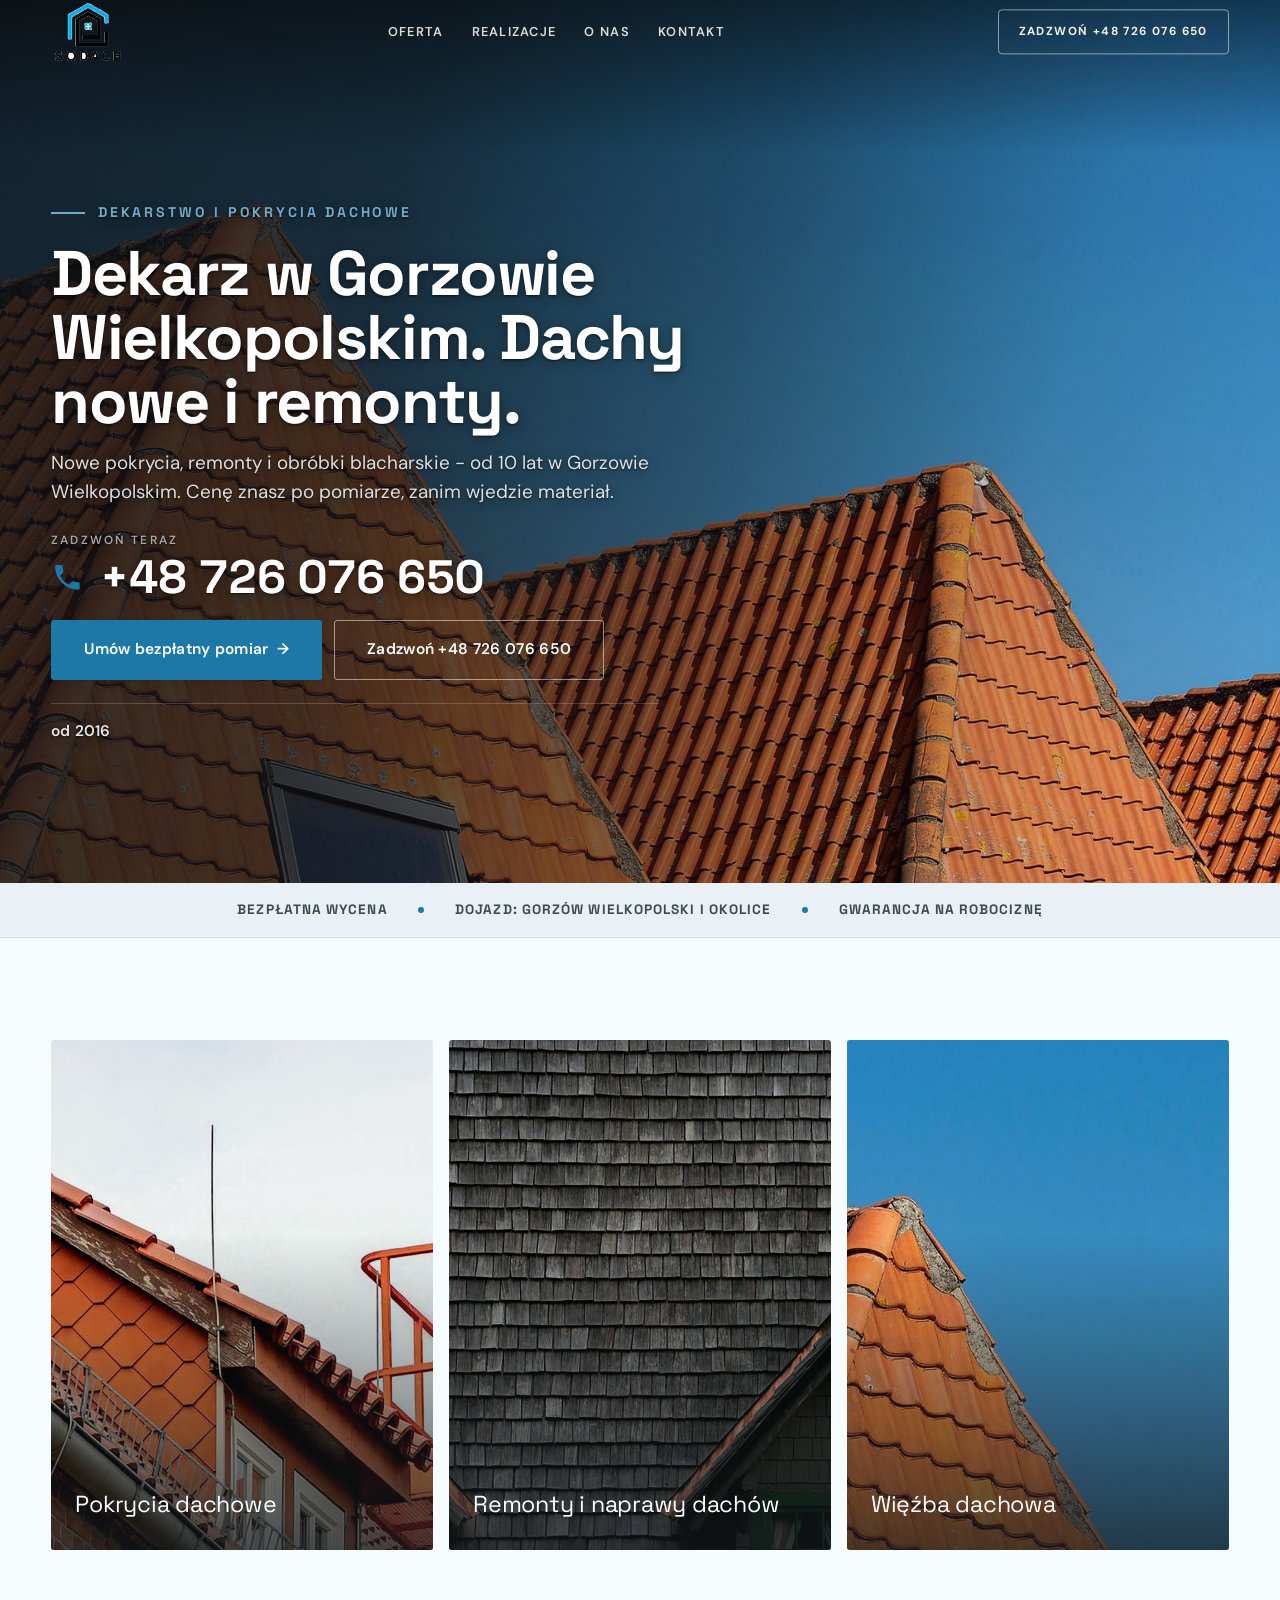
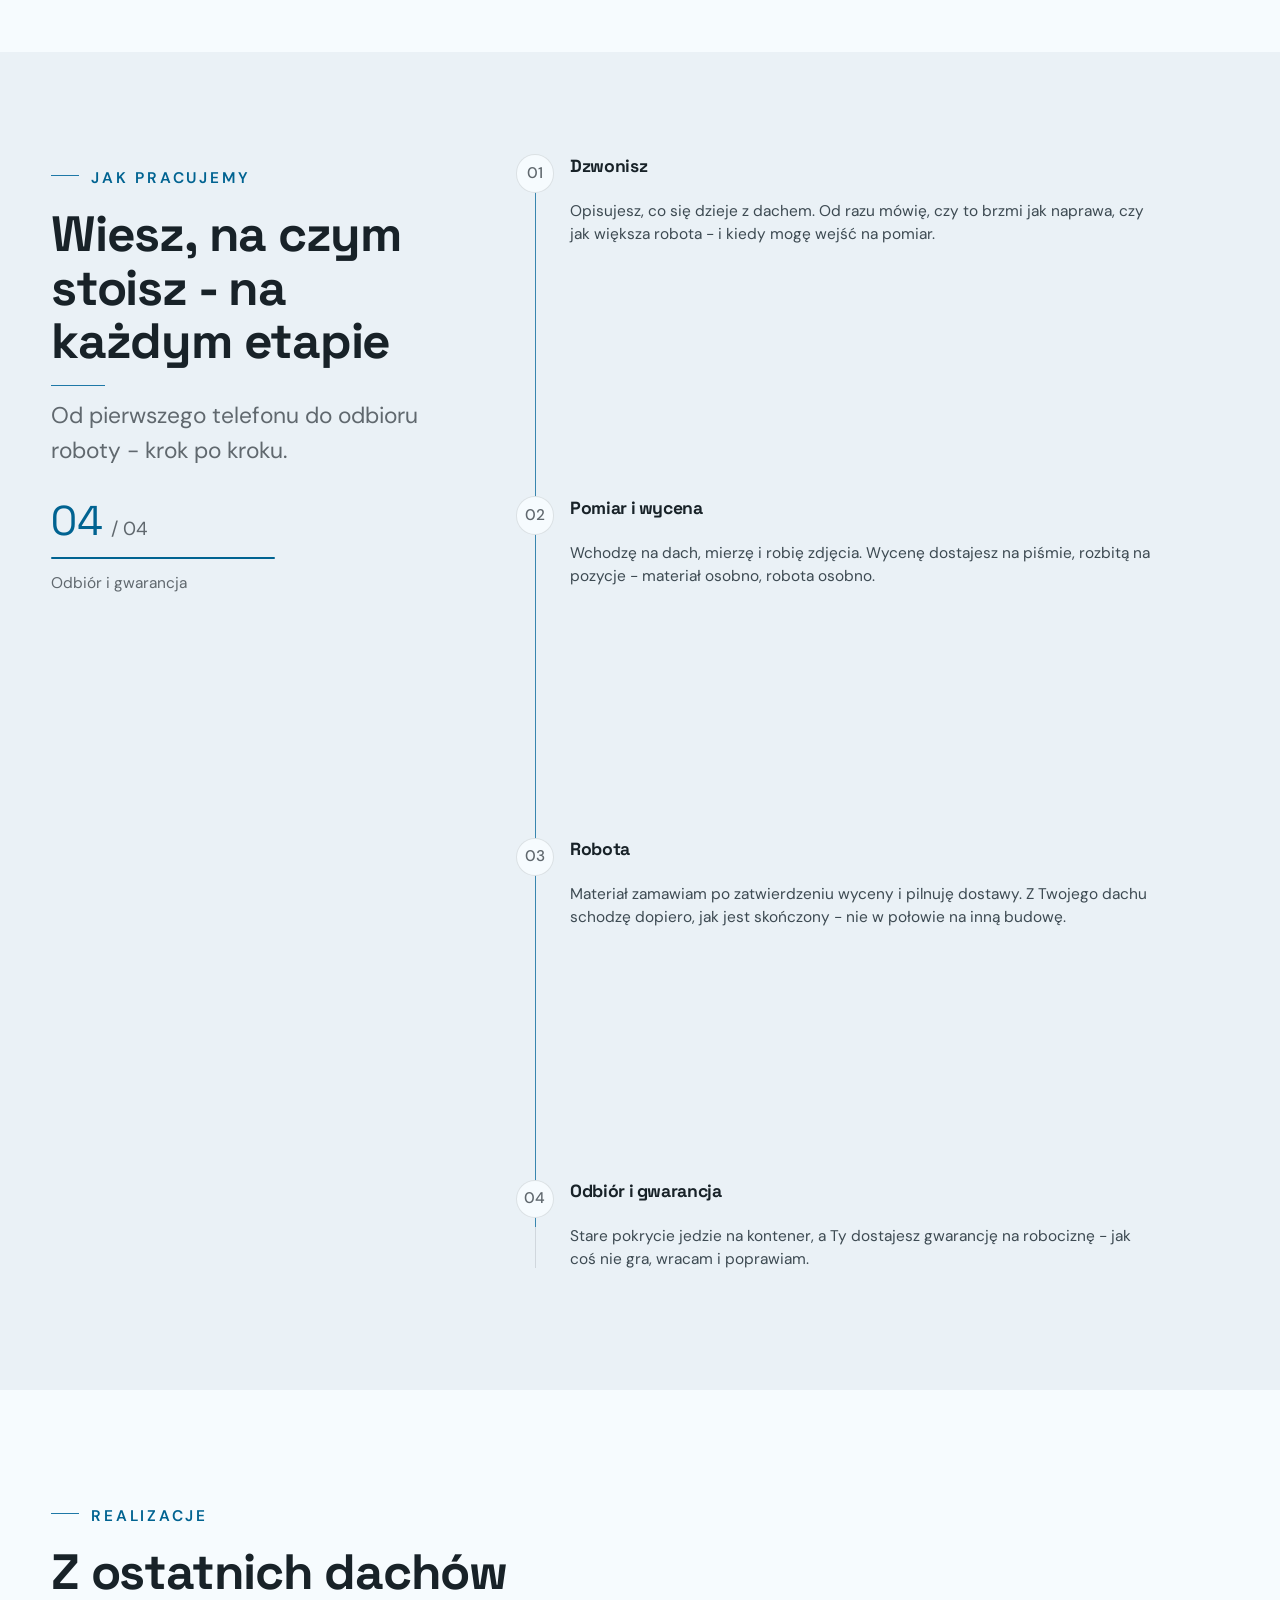
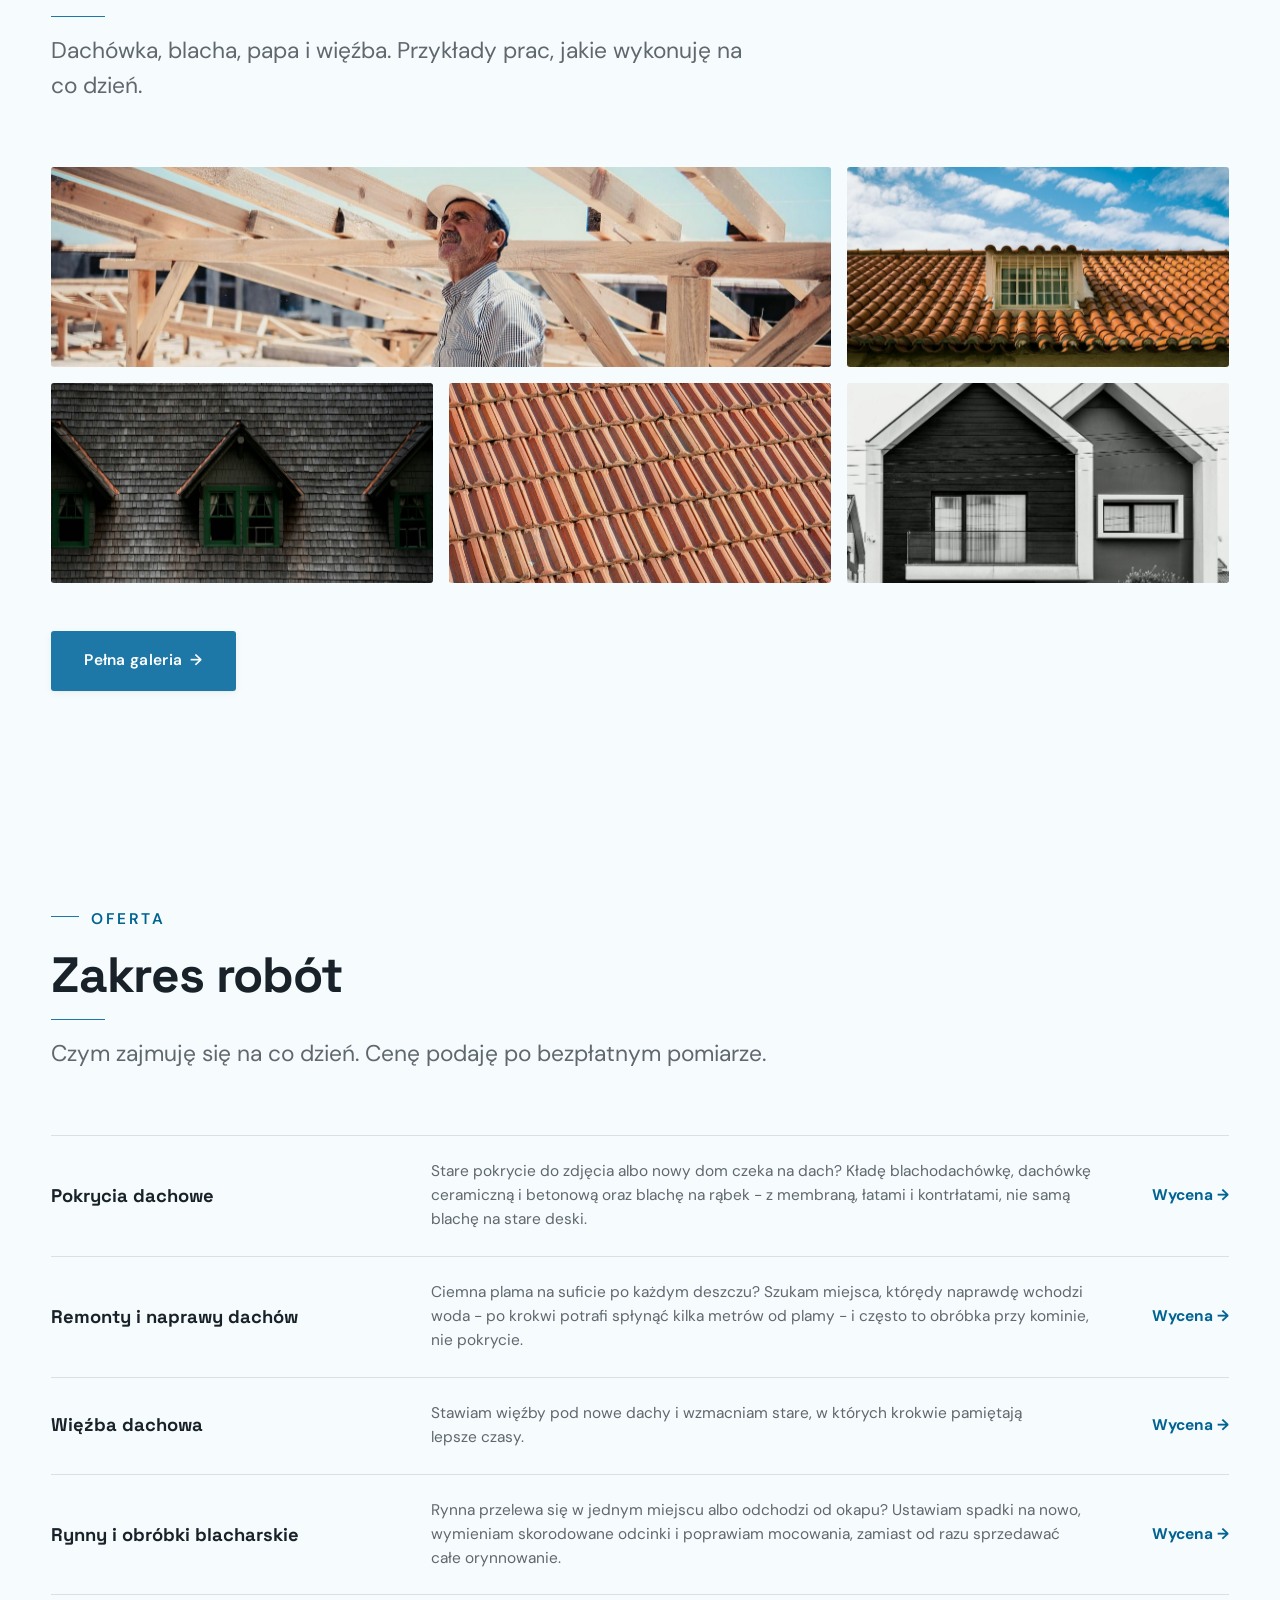
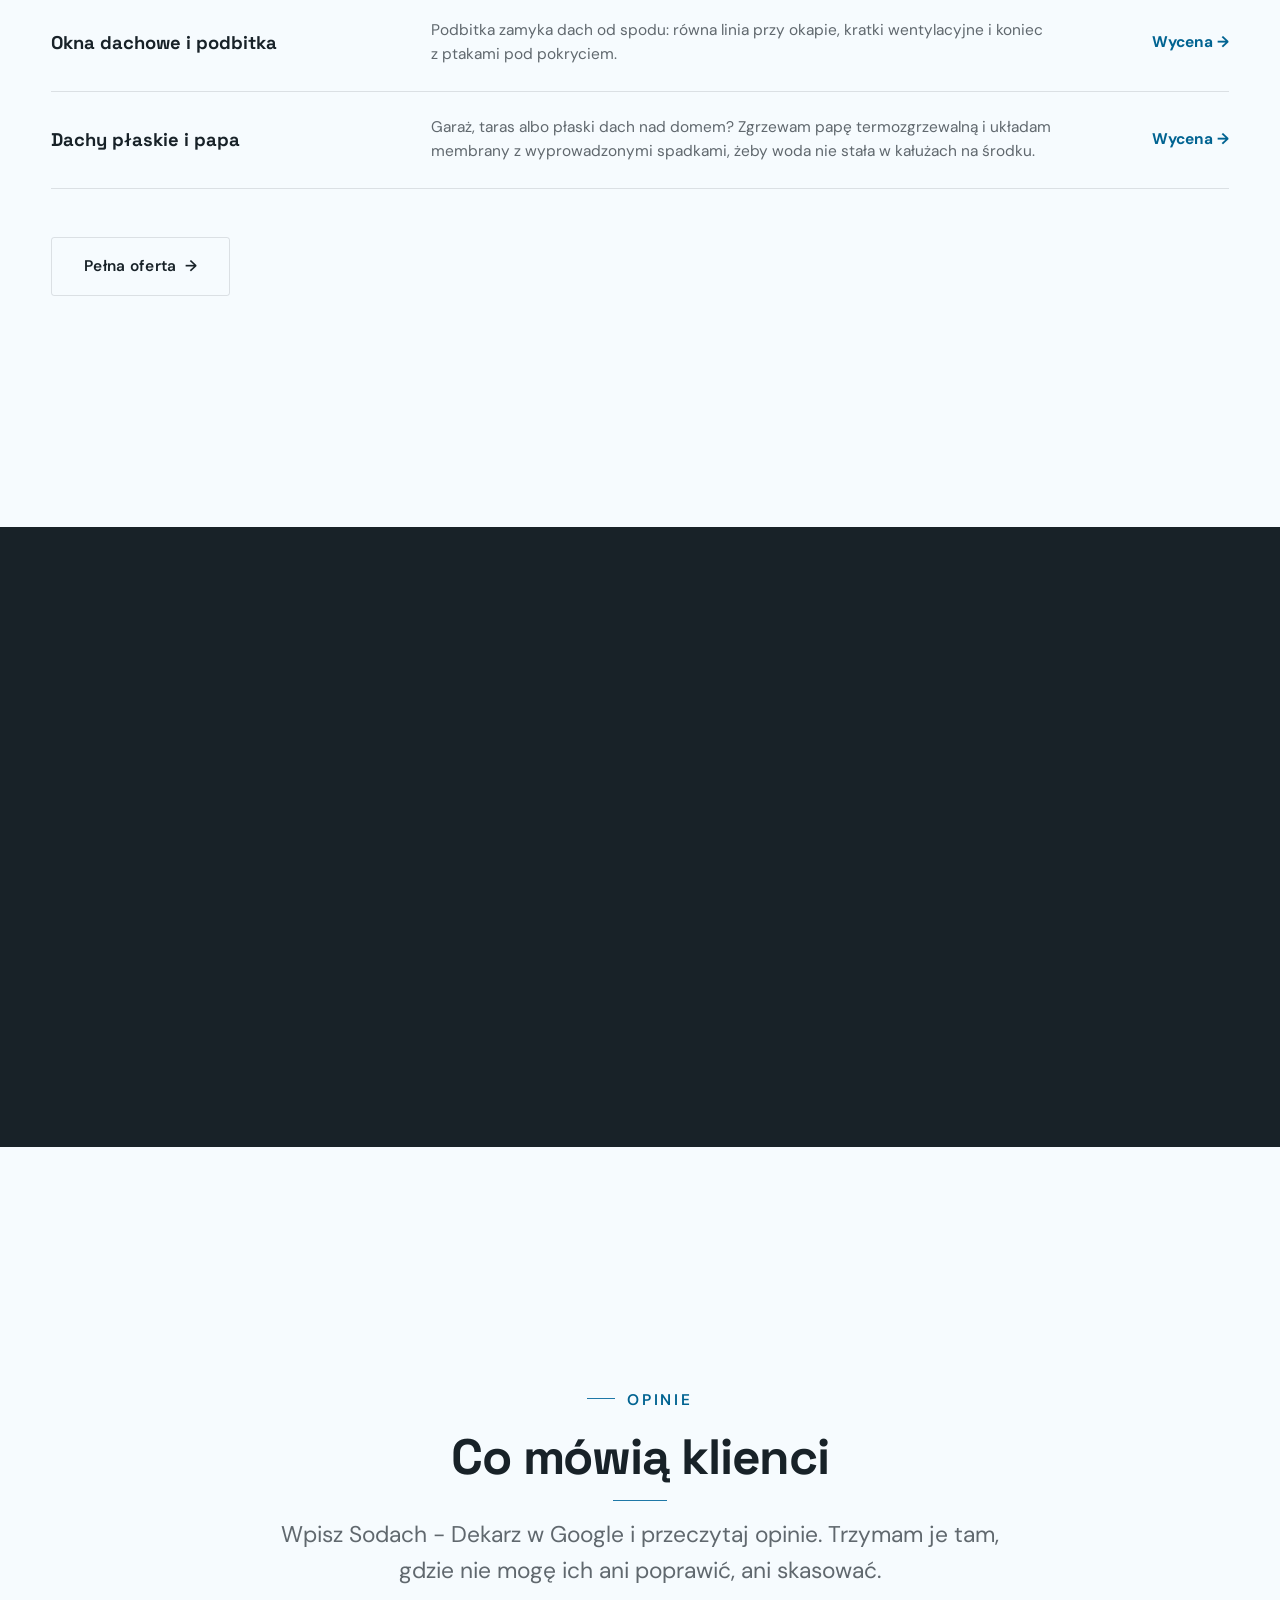
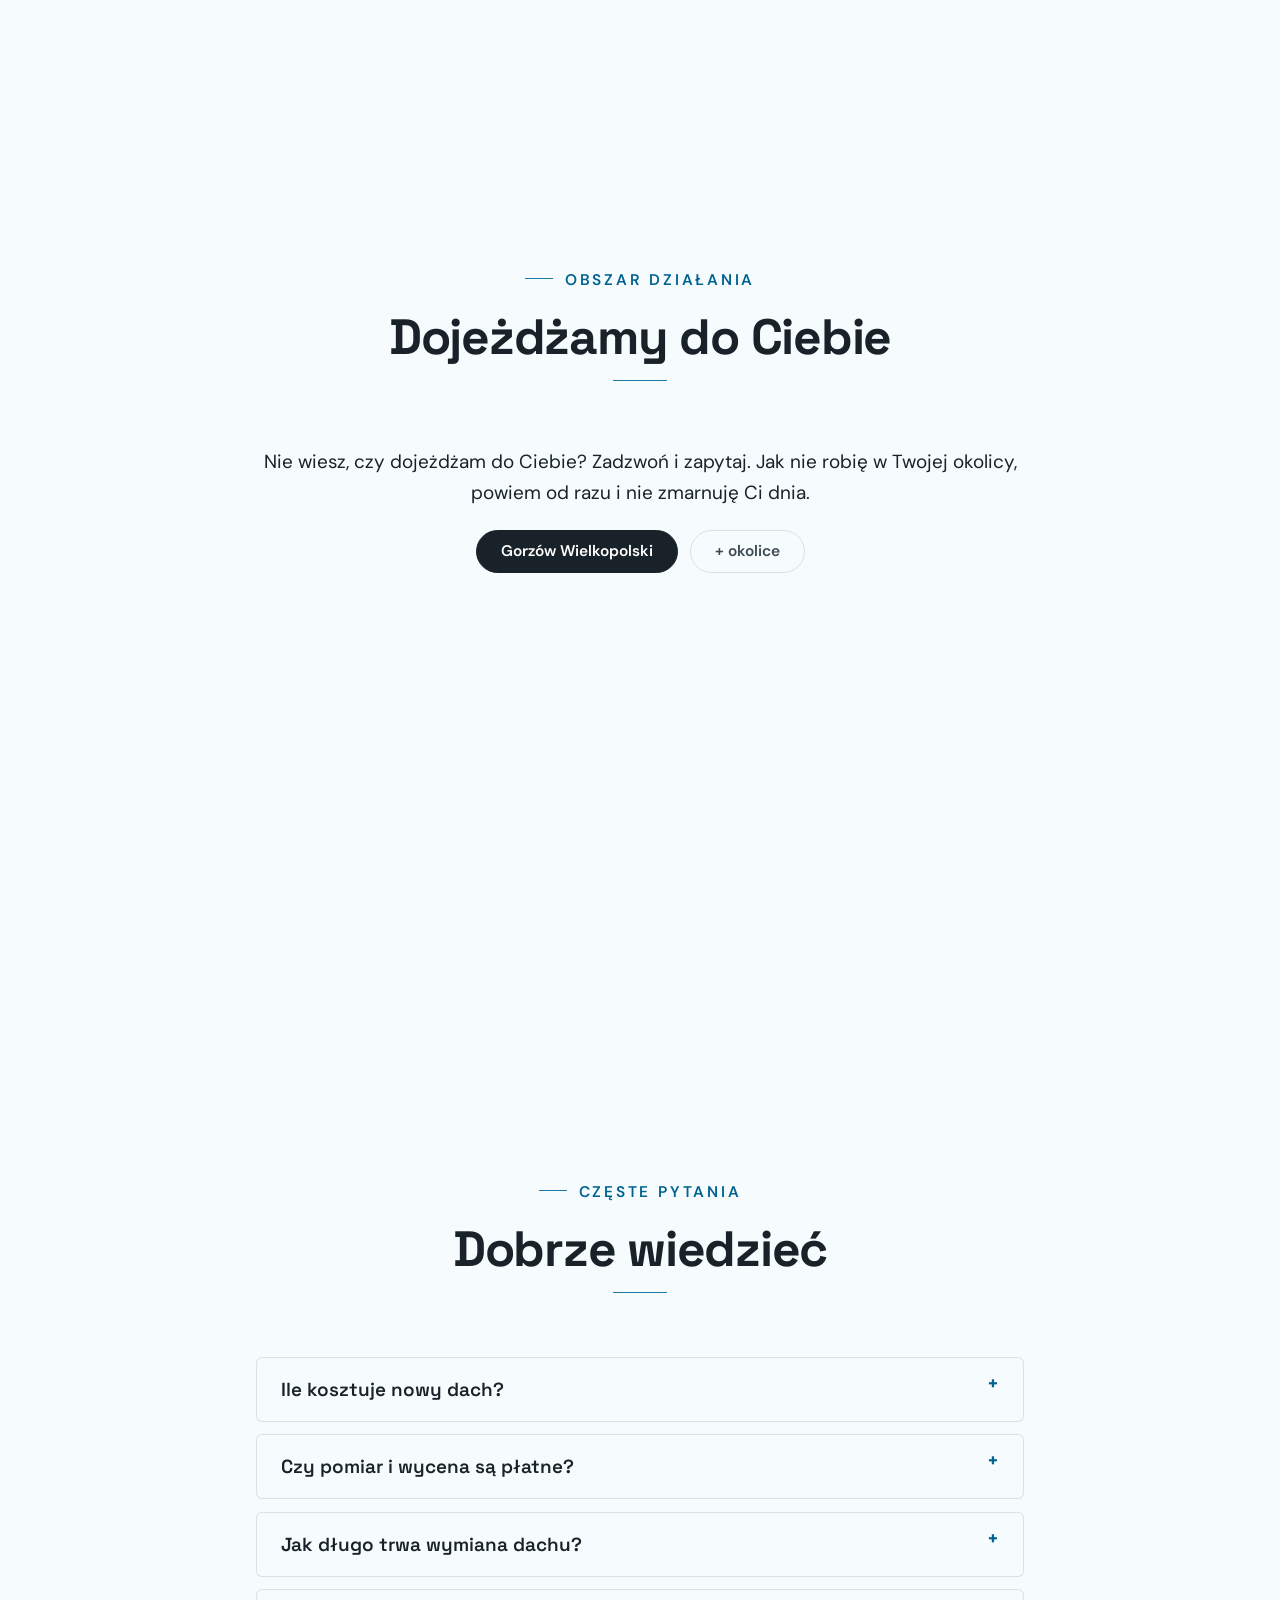
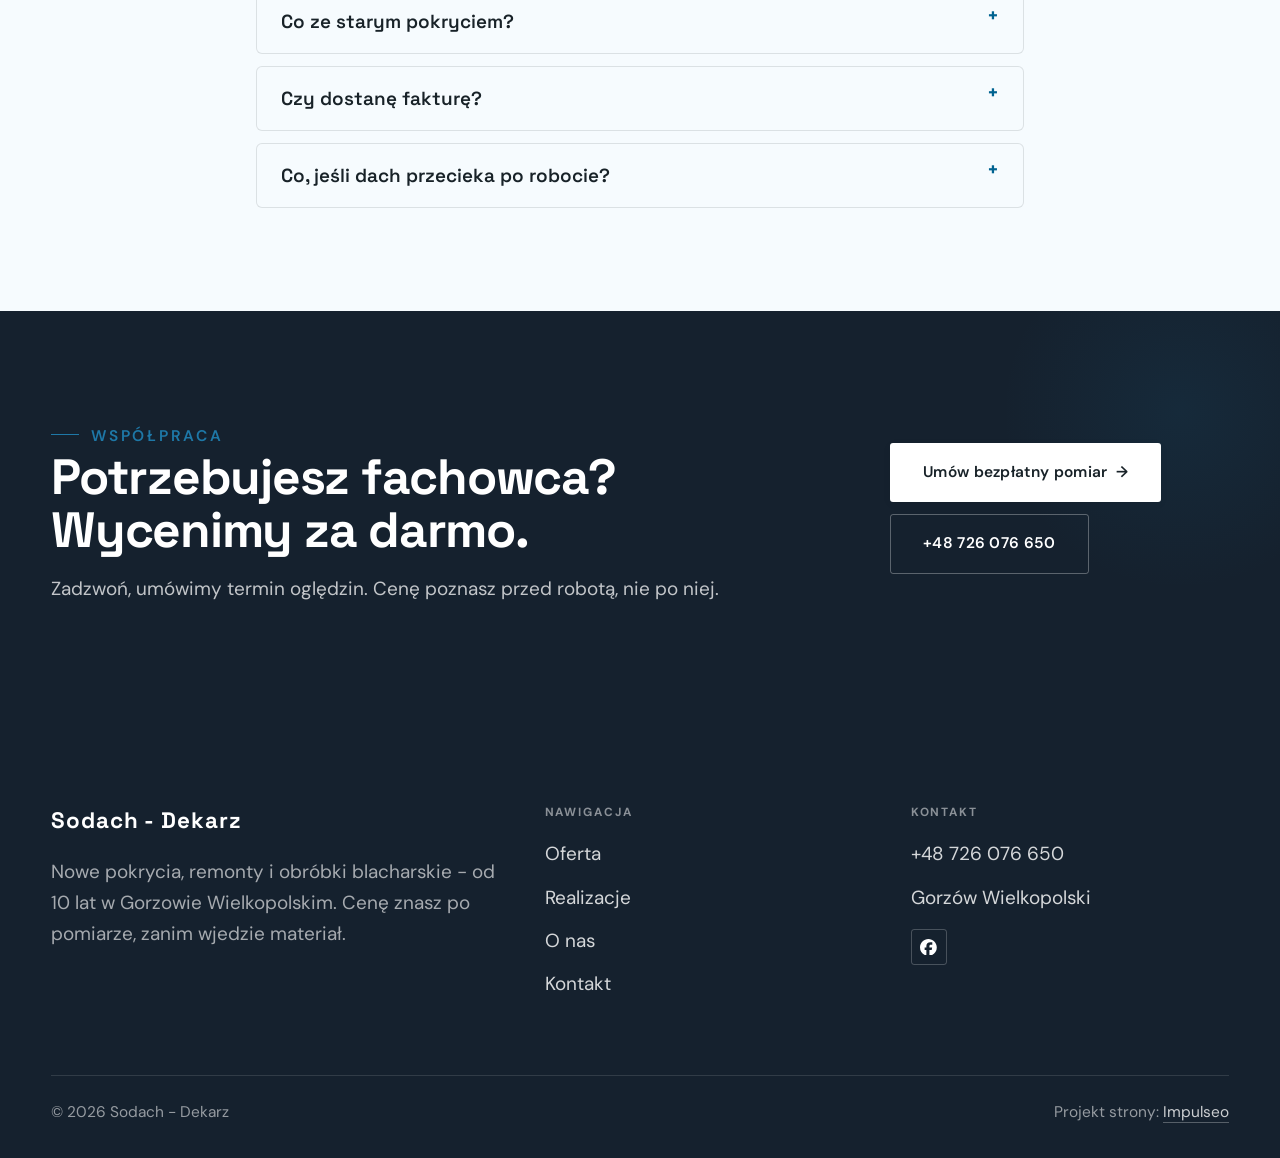
==== index.html @ ebda840c "Strona demo: sodach-dekarz" ====
<!DOCTYPE html>
<html lang="pl">
<head>
<meta charset="UTF-8">
<meta name="viewport" content="width=device-width, initial-scale=1.0">
<title>Sodach - Dekarz - dekarstwo i pokrycia dachowe</title>
<meta name="description" content="Dekarz w Gorzowie Wielkopolskim: nowe pokrycia, remonty dachów, więźba, rynny i obróbki. Bezpłatny pomiar, cena przed robotą. Zadzwoń: +48 726 076 650.">
<link rel="canonical" href="https://kris20032.github.io/sodach-dekarz/">
<meta name="robots" content="noindex, nofollow">
<meta property="og:type" content="website">
<meta property="og:locale" content="pl_PL">
<meta property="og:site_name" content="Sodach - Dekarz">
<meta property="og:title" content="Sodach - Dekarz - dekarstwo i pokrycia dachowe">
<meta property="og:description" content="Dekarz w Gorzowie Wielkopolskim: nowe pokrycia, remonty dachów, więźba, rynny i obróbki. Bezpłatny pomiar, cena przed robotą. Zadzwoń: +48 726 076 650.">
<meta property="og:url" content="https://kris20032.github.io/sodach-dekarz/">
<meta property="og:image" content="https://kris20032.github.io/sodach-dekarz/img/og.jpg">
<meta property="og:image:width" content="1200">
<meta property="og:image:height" content="630">
<meta name="twitter:card" content="summary_large_image">
<script type="application/ld+json">{"@context": "https://schema.org", "@type": "RoofingContractor", "name": "Sodach - Dekarz", "url": "https://kris20032.github.io/sodach-dekarz/", "telephone": "+48726076650", "image": "https://kris20032.github.io/sodach-dekarz/img/og.jpg", "areaServed": "Gorzów Wielkopolski", "sameAs": ["https://www.facebook.com/dekarzgorzow/"]}</script>
<link rel="preconnect" href="https://fonts.googleapis.com">
<link rel="preconnect" href="https://fonts.gstatic.com" crossorigin>
<link href="https://fonts.googleapis.com/css2?family=Space+Grotesk:wght@500;600;700&family=DM+Sans:opsz,wght@9..40,400;9..40,500;9..40,600&display=swap" rel="stylesheet">
<link rel="stylesheet" href="assets/styles.css?v=eab69dc4">
</head>
<body>

<header class="nav">
  <div class="wrap nav-inner">
    <a class="brand brand-has-logo" href="index.html"><img class="brand-logo" src="img/logo.png" alt="Sodach - Dekarz" width="242" height="213" decoding="async"></a>
    <nav class="nav-links">
      <a href="oferta.html">Oferta</a>
      <a href="realizacje.html">Realizacje</a>
      <a href="o-nas.html">O nas</a>
      <a href="kontakt.html">Kontakt</a>
      <a href="tel:+48726076650" class="btn btn-accent">Zadzwoń +48 726 076 650</a>
    </nav>
    <button class="nav-toggle" aria-label="Menu"><span></span><span></span><span></span></button>
  </div>
</header>

<main>
<section class="hero-fach">
  <img class="hf-photo" src="img/hero.jpg" fetchpriority="high" data-rotate="img/g1.jpg|img/g2.jpg" alt="Sodach - Dekarz" width="1600" height="1066">
  <div class="hf-panel">
    <div class="hf-inner">
      <span class="hf-kicker">Dekarstwo i pokrycia dachowe</span>
      <h1 class="hf-title">Dekarz w Gorzowie Wielkopolskim. Dachy nowe i remonty. <em></em></h1>
      <p class="hf-lead">Nowe pokrycia, remonty i obróbki blacharskie - od 10 lat w Gorzowie Wielkopolskim. Cenę znasz po pomiarze, zanim wjedzie materiał.</p>
      <a class="hf-phone" href="tel:+48726076650"><span class="hf-phone-lab">Zadzwoń teraz</span><span class="hf-phone-num"><svg class="ico-tel" width="16" height="16" viewBox="0 0 24 24" fill="none" aria-hidden="true"><path d="M6.6 10.8a15.5 15.5 0 0 0 6.6 6.6l2.2-2.2a1 1 0 0 1 1-.24 11.4 11.4 0 0 0 3.6.58 1 1 0 0 1 1 1V20a1 1 0 0 1-1 1A17 17 0 0 1 3 4a1 1 0 0 1 1-1h3.5a1 1 0 0 1 1 1c0 1.25.2 2.46.58 3.6a1 1 0 0 1-.25 1l-2.23 2.2Z" fill="currentColor"/></svg> +48 726 076 650</span></a>
      <div class="hf-actions">
        <a href="kontakt.html" class="btn btn-accent">Umów bezpłatny pomiar <span class="arr">→</span></a>
        <a href="tel:+48726076650" class="btn btn-ghost hf-ghost">Zadzwoń +48 726 076 650</a>
      </div>
      <div class="hf-trust">od 2016</div>
    </div>
  </div>
</section>
<section class="fach-promise">
  <div class="wrap">
    <ul class="fp-row reveal"><li>Bezpłatna wycena</li><li>Dojazd: Gorzów Wielkopolski i okolice</li><li>Gwarancja na robociznę</li></ul>
  </div>
</section>
<section class="gateways-band">
  <div class="wrap">
    <div class="gateways">
      <a href="oferta.html" class="gateway reveal"><img src="img/g9.jpg" alt="Pokrycia dachowe" loading="lazy" width="1600" height="1068" decoding="async"><span class="g-ttl">Pokrycia dachowe</span></a>
      <a href="oferta.html" class="gateway reveal"><img src="img/g10.jpg" alt="Remonty i naprawy dachów" loading="lazy" width="1600" height="1066" decoding="async"><span class="g-ttl">Remonty i naprawy dachów</span></a>
      <a href="oferta.html" class="gateway reveal"><img src="img/g11.jpg" alt="Więźba dachowa" loading="lazy" width="1600" height="1049" decoding="async"><span class="g-ttl">Więźba dachowa</span></a>
    </div>
  </div>
</section>
<section class="proces proces-os fachowcy">
  <div class="wrap proc-grid">
    <div class="proc-side">
      <div class="head reveal">
        <span class="eyebrow">Jak pracujemy</span>
        <h2>Wiesz, na czym stoisz - na każdym etapie</h2>
        <p>Od pierwszego telefonu do odbioru roboty - krok po kroku.</p>
      </div>
      <div class="proc-count" aria-hidden="true"><span class="pc-cur">01</span><span class="pc-all">/ 04</span></div>
      <div class="proc-bar" aria-hidden="true"><i></i></div>
      <p class="proc-now" aria-hidden="true">Dzwonisz</p>
    </div>
    <ol class="proces-line">
      <li class="reveal"><span class="pno">01</span><h3>Dzwonisz</h3><p>Opisujesz, co się dzieje z dachem. Od razu mówię, czy to brzmi jak naprawa, czy jak większa robota - i kiedy mogę wejść na pomiar.</p></li>
      <li class="reveal"><span class="pno">02</span><h3>Pomiar i wycena</h3><p>Wchodzę na dach, mierzę i robię zdjęcia. Wycenę dostajesz na piśmie, rozbitą na pozycje - materiał osobno, robota osobno.</p></li>
      <li class="reveal"><span class="pno">03</span><h3>Robota</h3><p>Materiał zamawiam po zatwierdzeniu wyceny i pilnuję dostawy. Z Twojego dachu schodzę dopiero, jak jest skończony - nie w połowie na inną budowę.</p></li>
      <li class="reveal"><span class="pno">04</span><h3>Odbiór i gwarancja</h3><p>Stare pokrycie jedzie na kontener, a Ty dostajesz gwarancję na robociznę - jak coś nie gra, wracam i poprawiam.</p></li>
    </ol>
  </div>
</section>
<section>
  <div class="wrap">
    <div class="head reveal">
      <span class="eyebrow">Realizacje</span>
      <h2>Z ostatnich dachów</h2>
      <p>Dachówka, blacha, papa i więźba. Przykłady prac, jakie wykonuję na co dzień.</p>
    </div>
    <div class="gallery">
      <div class="tile t-two3 reveal"><img src="img/g3.jpg" alt="Sodach - Dekarz" loading="lazy" width="1600" height="1066" decoding="async"></div>
      <div class="tile t-third reveal"><img src="img/g4.jpg" alt="Sodach - Dekarz" loading="lazy" width="1600" height="1068" decoding="async"></div>
      <div class="tile t-third reveal"><img src="img/g5.jpg" alt="Sodach - Dekarz" loading="lazy" width="1600" height="1216" decoding="async"></div>
      <div class="tile t-third reveal"><img src="img/g6.jpg" alt="Sodach - Dekarz" loading="lazy" width="1506" height="946" decoding="async"></div>
      <div class="tile t-third reveal"><img src="img/g7.jpg" alt="Sodach - Dekarz" loading="lazy" width="1600" height="1066" decoding="async"></div>
    </div>
    <div style="margin-top:var(--space-7)" class="reveal"><a href="realizacje.html" class="btn btn-accent">Pełna galeria <span class="arr">→</span></a></div>
  </div>
</section>
<section class="fach-uslugi">
  <div class="wrap">
    <div class="head reveal">
      <span class="eyebrow">Oferta</span>
      <h2>Zakres robót</h2>
      <p>Czym zajmuję się na co dzień. Cenę podaję po bezpłatnym pomiarze.</p>
    </div>
    <ul class="fu-list">
      <li class="fu-row reveal"><div class="fu-name">Pokrycia dachowe</div><div class="fu-desc">Stare pokrycie do zdjęcia albo nowy dom czeka na dach? Kładę blachodachówkę, dachówkę ceramiczną i betonową oraz blachę na rąbek - z membraną, łatami i kontrłatami, nie samą blachę na stare deski.</div><a class="fu-cta" href="kontakt.html">Wycena <span class="arr">→</span></a></li>
      <li class="fu-row reveal"><div class="fu-name">Remonty i naprawy dachów</div><div class="fu-desc">Ciemna plama na suficie po każdym deszczu? Szukam miejsca, którędy naprawdę wchodzi woda - po krokwi potrafi spłynąć kilka metrów od plamy - i często to obróbka przy kominie, nie pokrycie.</div><a class="fu-cta" href="kontakt.html">Wycena <span class="arr">→</span></a></li>
      <li class="fu-row reveal"><div class="fu-name">Więźba dachowa</div><div class="fu-desc">Stawiam więźby pod nowe dachy i wzmacniam stare, w których krokwie pamiętają lepsze czasy.</div><a class="fu-cta" href="kontakt.html">Wycena <span class="arr">→</span></a></li>
      <li class="fu-row reveal"><div class="fu-name">Rynny i obróbki blacharskie</div><div class="fu-desc">Rynna przelewa się w jednym miejscu albo odchodzi od okapu? Ustawiam spadki na nowo, wymieniam skorodowane odcinki i poprawiam mocowania, zamiast od razu sprzedawać całe orynnowanie.</div><a class="fu-cta" href="kontakt.html">Wycena <span class="arr">→</span></a></li>
      <li class="fu-row reveal"><div class="fu-name">Okna dachowe i podbitka</div><div class="fu-desc">Podbitka zamyka dach od spodu: równa linia przy okapie, kratki wentylacyjne i koniec z ptakami pod pokryciem.</div><a class="fu-cta" href="kontakt.html">Wycena <span class="arr">→</span></a></li>
      <li class="fu-row reveal"><div class="fu-name">Dachy płaskie i papa</div><div class="fu-desc">Garaż, taras albo płaski dach nad domem? Zgrzewam papę termozgrzewalną i układam membrany z wyprowadzonymi spadkami, żeby woda nie stała w kałużach na środku.</div><a class="fu-cta" href="kontakt.html">Wycena <span class="arr">→</span></a></li>
    </ul>
    <div style="margin-top:var(--space-7)" class="reveal"><a href="oferta.html" class="btn btn-ghost">Pełna oferta <span class="arr">→</span></a></div>
  </div>
</section>
<section class="stopklatka" aria-hidden="true">
  <div class="stk-bg" style="background-image:url(img/g12.jpg)"></div>
</section>
<section class="opinie op-fallback">
  <div class="wrap">
    <div class="head center reveal">
      <span class="eyebrow">Opinie</span>
      <h2>Co mówią klienci</h2>
      <p>Wpisz Sodach - Dekarz w Google i przeczytaj opinie. Trzymam je tam, gdzie nie mogę ich ani poprawić, ani skasować.</p>
    </div>
  </div>
</section>
<section class="obszar">
  <div class="wrap">
    <div class="head center reveal">
      <span class="eyebrow">Obszar działania</span>
      <h2>Dojeżdżamy do Ciebie</h2>
    </div>
    <p class="obszar-txt reveal" style="text-align:center;max-width:60ch;margin:0 auto 1.4rem">Nie wiesz, czy dojeżdżam do Ciebie? Zadzwoń i zapytaj. Jak nie robię w Twojej okolicy, powiem od razu i nie zmarnuję Ci dnia.</p>
    <ul class="obszar-list reveal"><li class="is-home">Gorzów Wielkopolski</li><li>+ okolice</li></ul>
    <div class="obszar-mapa reveal" style="margin-top:var(--space-7)">
      <iframe title="Obszar działania - Gorzów Wielkopolski i okolice" src="https://maps.google.com/maps?q=Sodach%20-%20Dekarz%20Gorz%C3%B3w%20Wielkopolski&amp;z=11&amp;output=embed" loading="lazy" referrerpolicy="no-referrer-when-downgrade" style="width:100%;height:clamp(280px,38vh,420px);border:0;display:block;border-radius:var(--r-md)"></iframe>
    </div>
  </div>
</section>
<section class="faq-klinika">
  <div class="wrap">
    <div class="head center reveal">
      <span class="eyebrow">Częste pytania</span>
      <h2>Dobrze wiedzieć</h2>
    </div>
    <div class="faq-list">
      <details class="faq-item reveal"><summary>Ile kosztuje nowy dach?</summary><p>Najwięcej robi pokrycie i skomplikowanie bryły - dwa kominy i trzy lukarny to inna robota niż prosta dwuspadówka. Dlatego wyceniam dopiero po wejściu na dach, za to na piśmie.</p></details>
      <details class="faq-item reveal"><summary>Czy pomiar i wycena są płatne?</summary><p>Nie. Pomiar i wycena w Gorzowie Wielkopolskim i najbliższej okolicy są bezpłatne i do niczego nie zobowiązują.</p></details>
      <details class="faq-item reveal"><summary>Jak długo trwa wymiana dachu?</summary><p>Typowy dom to zwykle tydzień, dwa - zależnie od pokrycia i pogody. Termin i czas roboty znasz przed startem, a o przesunięciu przez pogodę mówię od razu, nie po fakcie.</p></details>
      <details class="faq-item reveal"><summary>Co ze starym pokryciem?</summary><p>Rozbiórka i wywóz są w wycenie, chyba że umówimy się inaczej. Stary eternit oddaję firmie z uprawnieniami do azbestu - tego nie wolno wywieźć byle gdzie i nie ma co ryzykować.</p></details>
      <details class="faq-item reveal"><summary>Czy dostanę fakturę?</summary><p>Tak - VAT albo paragon, jak wolisz. Przy większych dachach rozliczamy się etapami, po odebranej robocie.</p></details>
      <details class="faq-item reveal"><summary>Co, jeśli dach przecieka po robocie?</summary><p>Wracam i sprawdzam, gdzie puściło. Moja robota - poprawiam za darmo; przyczyna gdzie indziej - pokazuję zdjęcia i mówię, co z tym zrobić.</p></details>
    </div>
  </div>
</section>
<section class="cta">
  <div class="wrap">
    <div class="reveal">
      <span class="eyebrow">Współpraca</span>
      <h2>Potrzebujesz fachowca? Wycenimy za darmo.</h2>
      <p>Zadzwoń, umówimy termin oględzin. Cenę poznasz przed robotą, nie po niej.</p>
    </div>
    <div class="cta-actions reveal">
      <a href="kontakt.html" class="btn btn-light">Umów bezpłatny pomiar <span class="arr">→</span></a>
      <a href="tel:+48726076650" class="btn btn-ghost btn-ghost-cta">+48 726 076 650</a>
    </div>
  </div>
</section>
</main>

<footer>
  <div class="wrap">
    <div class="foot-grid">
      <div class="foot-brand">
        <div class="name">Sodach - Dekarz</div>
        <p>Nowe pokrycia, remonty i obróbki blacharskie - od 10 lat w Gorzowie Wielkopolskim. Cenę znasz po pomiarze, zanim wjedzie materiał.</p>
      </div>
      <div class="foot-col">
        <h4>Nawigacja</h4>
        <a href="oferta.html">Oferta</a>
        <a href="realizacje.html">Realizacje</a>
        <a href="o-nas.html">O nas</a>
        <a href="kontakt.html">Kontakt</a>
      </div>
      <div class="foot-col">
        <h4>Kontakt</h4>
        <a href="tel:+48726076650">+48 726 076 650</a>
        <p>Gorzów Wielkopolski</p>
      <div class="foot-soc">
        <a class="soc" href="https://www.facebook.com/dekarzgorzow/" target="_blank" rel="noopener" aria-label="Facebook - Sodach - Dekarz"><svg viewBox="0 0 24 24" aria-hidden="true" focusable="false"><path d="M9.101 23.691v-7.98H6.627v-3.667h2.474v-1.58c0-4.085 1.848-5.978 5.858-5.978.401 0 .955.042 1.468.103a8.68 8.68 0 0 1 1.141.195v3.325a8.623 8.623 0 0 0-.653-.036 26.805 26.805 0 0 0-.733-.009c-.707 0-1.259.096-1.675.309a1.686 1.686 0 0 0-.679.622c-.258.42-.374.995-.374 1.752v1.297h3.919l-.386 2.103-.287 1.564h-3.246v8.245C19.396 23.238 24 18.179 24 12.044c0-6.627-5.373-12-12-12s-12 5.373-12 12c0 5.628 3.874 10.35 9.101 11.647Z" fill="currentColor"/></svg></a>
      </div>
      </div>
    </div>
    <div class="foot-bot">
      <span>© 2026 Sodach - Dekarz</span>
      <span>Projekt strony: <a class="foot-credit" href="https://impulseo.pl" target="_blank" rel="noopener">Impulseo</a></span>
    </div>
  </div>
</footer>
<div class="sticky-call"><a class="sc-call" href="tel:+48726076650"><svg class="ico-tel" width="16" height="16" viewBox="0 0 24 24" fill="none" aria-hidden="true"><path d="M6.6 10.8a15.5 15.5 0 0 0 6.6 6.6l2.2-2.2a1 1 0 0 1 1-.24 11.4 11.4 0 0 0 3.6.58 1 1 0 0 1 1 1V20a1 1 0 0 1-1 1A17 17 0 0 1 3 4a1 1 0 0 1 1-1h3.5a1 1 0 0 1 1 1c0 1.25.2 2.46.58 3.6a1 1 0 0 1-.25 1l-2.23 2.2Z" fill="currentColor"/></svg> Zadzwoń</a><a class="sc-quote" href="kontakt.html">Umów bezpłatny pomiar</a></div>
<div class="demo-wazne" data-do="2026-11-18" data-cykl="3" hidden><svg class="dw-ico" width="13" height="13" viewBox="0 0 24 24" fill="none" aria-hidden="true"><circle cx="12" cy="12" r="8.6" stroke="currentColor" stroke-width="1.8"/><path d="M12 7.2V12l3.3 2" stroke="currentColor" stroke-width="1.8" stroke-linecap="round"/></svg><span class="dw-txt"></span></div>

<script src="assets/main.js"></script>
</body>
</html>
---- assets/styles.css ----
/* ============================================================
   STOLBASZ — premium, architektoniczny B2B fit-out
   Jasna paleta, zero brązu. System wg premium-web-craft.
   Projekt strony: Impulseo (impulseo.pl)
   ============================================================ */

:root{
  /* PALETA — jasna, architektoniczna, chłodna */
  --paper:#F4F6F8;          /* główne tło */
  --paper-2:#E7EBEF;        /* sekcje alternatywne (chłodny jasny szary) */
  --paper-3:#E7EBEF;        /* delikatne wypełnienia */
  --ink:#15212E;            /* tekst główny — chłodny grafit */
  --ink-soft:#243443;       /* nagłówki drugorzędne */
  --muted:#6B7785;          /* tekst poboczny */
  --line:rgba(21,33,46,.12);/* hairline */
  --accent:#E8A317;         /* stonowany petrol-slate — jedyny akcent */
  --accent-d:#C9870C;
  --accent-soft:rgba(232,163,23,.10);
  --dark:#15212E;           /* sekcje ciemne (stopka/CTA) */

  /* HOVER ZDJĘĆ — JEDEN standard dla całego silnika (decyzja K. 04.08.2026, artefakt z wariantami).
     AKTUALNE (K.+Szymon 09.08.2026, wybór z artefaktu 6 wariantów): zoom 1.05 przy 1.4s -
     przy tak długim czasie mocniejszy kadr NIE skacze, tylko „oddycha". Poprzedni standard
     (1.02 / .55s z 04.08) odbierany jako dynamiczny i szybki.
     Spoczynek lekko przygaszony, ale TYLKO tam, gdzie jest mysz (@media hover:hover) —
     na telefonie zdjęcia zostają w pełnej jasności. */
  --img-zoom:1.05;                   /* K.+Szymon 09.08: wariant F z artefaktu porównawczego */
  --img-rest:brightness(.95) saturate(.99);
  --img-hot:brightness(1.06) saturate(1.05);
  --img-dur:1.4s;                    /* K.+Szymon 09.08 (wariant F): powoli = elegancko */
  --img-ease:cubic-bezier(.16,.84,.44,1);  /* miękki ogon, efekt „oddychania" */

  /* ODSTĘPY — skala 4/8 */
  --space-1:4px; --space-2:8px; --space-3:12px; --space-4:16px; --space-5:24px;
  --space-6:32px; --space-7:48px; --space-8:64px; --space-9:96px; --space-10:128px;

  /* TYPOGRAFIA — fluid clamp() (skala podbita 16.07.2026: większe, czytelniejsze litery — uwaga Adama) */
  --text-sm:clamp(.9rem,.87rem + .12vw,1rem);
  --text-base:clamp(1.08rem,1.04rem + .18vw,1.2rem);
  --text-lg:clamp(1.24rem,1.15rem + .34vw,1.44rem);
  --text-h3:clamp(1.34rem,1.22rem + .55vw,1.66rem);
  --text-h2:clamp(2.1rem,1.66rem + 2.1vw,3.1rem);
  --text-h1:clamp(2.9rem,2.1rem + 4vw,5.1rem);

  /* PROMIENIE — architektoniczne, raczej ostre */
  --r-sm:3px; --r-md:6px; --r-lg:10px;

  /* RUCH */
  --ease:cubic-bezier(.25,.46,.45,.94); --dur:.24s;

  /* CIENIE — miękkie, warstwowe */
  --sh-sm:0 1px 2px rgba(16,24,32,.04), 0 2px 8px rgba(16,24,32,.05);
  --sh-md:0 2px 6px rgba(16,24,32,.05), 0 12px 28px -8px rgba(16,24,32,.12);
  --sh-lg:0 6px 14px rgba(16,24,32,.07), 0 26px 56px -18px rgba(16,24,32,.22);

  --hairline:1px solid var(--line);

  --font-display:'Space Grotesk','Inter',sans-serif;
  --font-body:'DM Sans','Inter',sans-serif;
}

*{box-sizing:border-box;margin:0;padding:0}
html{scroll-behavior:smooth}
body{
  font-family:var(--font-body);
  font-size:var(--text-base);
  line-height:1.65;
  color:var(--ink);
  background:var(--paper);
  -webkit-font-smoothing:antialiased;
  text-rendering:optimizeLegibility;
}
img{max-width:100%;height:auto;display:block}  /* height:auto = width/height z atrybutów trzyma proporcje (TOP#12) */
a{color:inherit;text-decoration:none}

.wrap{width:min(92%,1180px);margin-inline:auto}
section{padding-block:clamp(52px,6.5vw,96px)}

h1,h2,h3{font-family:var(--font-display);font-weight:700;line-height:1.08;letter-spacing:-.02em;color:var(--ink)}
h1{font-size:var(--text-h1);letter-spacing:-.035em}
h2{font-size:var(--text-h2);letter-spacing:-.025em}
h3{font-size:var(--text-h3)}
/* MIARA — długość wiersza. WCAG 2.2 SC 1.4.8: max 80 znaków; Butterick: 45–90.
   68ch daje realnie 72–78 znaków polskiego tekstu, czyli z zapasem pod granicą.
   Wcześniej limit miał TYLKO <p> — <li>, <blockquote> i <dd> nie miały żadnego,
   i to jedyny powód, dla którego 23 bloki na dwóch oddanych stronach jadą po
   83–106 znaków w wierszu (pomiar 07.08.2026, bramka `miara`).
   ⚠️ Listy i definicje ograniczamy TYLKO bez klasy: `ul`/`ol` z klasą to u nas
   układ (siatki kafli, menu), a nie tekst ciągły — tam miarę wyznacza układ. */
/* 60ch, nie 68ch (K. 10.08): po zmianie fontów na węższe kroje (DM Sans i spółka)
   w 68ch mieściło się ~90 znaków - bramka pikselowa słusznie zgłaszała przekroczenie
   granicy 80. Pomiar na żywej przeglądarce: 60ch = 90 znaków, 53ch = ~78 znaków, czyli normę WCAG 1.4.8. */
:root{ --miara:53ch }
p{max-width:min(100%,var(--miara))}
blockquote,
ul:not([class])>li, ol:not([class])>li,
dl:not([class])>dd{max-width:min(100%,var(--miara))}

/* ⚠️ Świadomie BEZ wyjątku `.tile p,.card p,.svc p{max-width:none}`, choć nasuwa się sam:
   te akapity BYŁY już ograniczone (stare `p{max-width:65ch}`), więc „wyjątek" nie odblokowałby
   niczego nowego — tylko ROZLUŹNIŁ stan sprzed zmiany na wszystkich demach naraz.
   `figcaption` żadna z reguł wyżej nie dotyczy, więc też nie potrzebuje zwolnienia. */

/* ŁAMANIE. `balance` wyrównuje długości wierszy w nagłówku, `pretty` pilnuje ostatniego
   wiersza akapitu, żeby nie został w nim jeden wyraz. Obsługiwane od Chrome 117 /
   Safari 17.5; starsze przeglądarki po prostu ignorują tę własność.
   `text-wrap:pretty` nie występowało dotąd ANI RAZ w silniku ani w repo klientów. */
h1,h2,h3,.lead,.lede{text-wrap:balance}
p,li,blockquote,dd{text-wrap:pretty}

.eyebrow{
  font-family:var(--font-body);
  font-size:var(--text-sm);
  font-weight:600;
  letter-spacing:.18em;
  text-transform:uppercase;
  color:var(--accent);
  display:inline-flex;align-items:center;gap:var(--space-3);
}
/* flex:none + margin-top = kreska trzyma się PIERWSZEJ linii. Wcześniej align-items:center
   centrowało ją względem całego bloku i przy zawinięciu (długi kicker typu
   „…WNĘTRZ · LESZNO · OD 2019") druga linia lądowała z brzydkim wcięciem. */
.eyebrow{align-items:flex-start}
.eyebrow>*,.eyebrow{text-wrap:balance}   /* dlugi kicker lamal sie na sierote typu samo „2019" w drugiej linii */
.eyebrow::before{content:"";width:28px;height:1px;background:var(--accent);display:inline-block;flex:none;margin-top:.62em}

.muted{color:var(--muted)}
.lead{font-size:var(--text-lg);line-height:1.55;color:var(--ink-soft);max-width:50ch}

/* ---------- BUTTONS ---------- */
.btn{
  display:inline-flex;align-items:center;gap:var(--space-2);
  font-weight:600;font-size:var(--text-sm);letter-spacing:.02em;
  padding:var(--space-4) var(--space-6);
  border-radius:var(--r-sm);
  transition:transform var(--dur) var(--ease),box-shadow var(--dur) var(--ease),background var(--dur) var(--ease);
  cursor:pointer;border:1px solid transparent;
}
.btn-accent{background:var(--accent);color:#fff;box-shadow:var(--sh-sm)}
.btn-accent:hover{background:var(--accent-d);transform:translateY(-2px);box-shadow:var(--sh-md)}
.btn-accent:active{transform:translateY(0);box-shadow:var(--sh-sm)}
.btn-ghost{background:transparent;color:var(--ink);border-color:var(--line)}
.btn-ghost:hover{border-color:var(--accent);color:var(--accent);transform:translateY(-2px)}
.btn-light{background:#fff;color:var(--ink);box-shadow:var(--sh-sm)}
.btn-light:hover{transform:translateY(-2px);box-shadow:var(--sh-md)}
.btn .arr{transition:transform var(--dur) var(--ease)}
.btn:hover .arr{transform:translateX(4px)}

/* ---------- NAV ---------- */
.nav{
  position:sticky;top:0;z-index:50;
  background:color-mix(in srgb,var(--paper) 88%,transparent);
  backdrop-filter:saturate(140%) blur(10px);
  border-bottom:var(--hairline);
}
.nav-inner{display:flex;align-items:center;justify-content:space-between;gap:var(--space-5);height:72px}
/* ANTY-NACHODZENIE (K. 05.08.2026): długa nazwa firmy + przycisk z pełnym numerem nie mieściły się w pasku
   i flex ściskał linki PONIŻEJ ich treści - "Kontakt" wchodził na ramkę "Zadzwoń +48 ...". Teraz ustępuje
   nazwa marki (skrót wielokropkiem), a menu i przycisk nigdy się nie kurczą ani nie zachodzą na siebie. */
.brand{display:flex;flex-direction:column;line-height:1;min-width:0;flex:0 1 auto}
.brand .name{font-family:var(--font-display);font-weight:800;font-size:1.35rem;letter-spacing:.04em;white-space:nowrap;overflow:hidden;text-overflow:ellipsis}
.brand .sub{font-size:.62rem;letter-spacing:.34em;text-transform:uppercase;color:var(--muted);margin-top:5px;white-space:nowrap;overflow:hidden;text-overflow:ellipsis}
.nav-links{display:flex;align-items:center;gap:var(--space-6);flex:0 0 auto}
.nav-links a{font-size:var(--text-sm);font-weight:500;color:var(--ink-soft);position:relative;padding-block:4px;white-space:nowrap;transition:color var(--dur) var(--ease)}
.nav-links a::after{content:"";position:absolute;left:0;bottom:0;width:0;height:1.5px;background:var(--accent);transition:width var(--dur) var(--ease)}
.nav-links a:hover,.nav-links a.active{color:var(--ink)}
.nav-links a:hover::after,.nav-links a.active::after{width:100%}
.nav-links .btn{padding:var(--space-2) var(--space-5)}
/* przyciski w nav: właściwy kolor (przebij .nav-links a) + bez podkreślenia */
.nav-links a.btn-accent{color:#fff}
.nav-links a.btn-ghost,.nav-links a.btn-light{color:var(--ink)}
/* CTA w pasku: NIE podkreślenie spod linków menu, ale ten sam przelatujący błysk,
   co na wszystkich innych przyciskach (zgłoszenie K. 13.08.2026 - „na hero jest efekt
   światła przechodzącego przez przycisk, na navbarze go nie ma, a mają być identyczne").
   Reguła `.nav-links a::after` jest silniejsza od `.btn::after`, więc trzeba jej
   geometrię wyzerować i wpisać połysk z nazwy - samo `display:none` gasiło efekt. */
.nav-links a.btn::after{
  display:block;content:"";position:absolute;inset:0;z-index:-1;pointer-events:none;
  width:auto;height:auto;border-radius:inherit;   /* kasuje geometrię podkreślenia (width:0;height:1.5px) */
  background:linear-gradient(100deg,transparent 32%,rgba(255,255,255,.20) 50%,transparent 68%);
  translate:-120% 0}
@media (prefers-reduced-motion:no-preference){
  .nav-links a.btn:hover::after{translate:120% 0;transition:translate .75s var(--mt-ease,cubic-bezier(.16,.84,.44,1))}
}
.nav-toggle{display:none;background:none;border:none;cursor:pointer;flex-direction:column;gap:5px;padding:8px}
.nav-toggle span{width:24px;height:2px;background:var(--ink);transition:var(--dur)}
/* Ciasny zakres MIĘDZY menu mobilnym a pełnym pulpitem: zbijamy odstępy i nazwę marki,
   żeby wszystko zmieściło się naturalnie, zanim w ogóle dojdzie do skracania wielokropkiem. */
@media(max-width:1280px) and (min-width:921px){
  .nav-links{gap:var(--space-4)}
  .nav-links .btn{padding:var(--space-2) var(--space-4)}
  .brand .name{font-size:1.15rem}
}

/* ---------- HERO (split) ---------- */
.hero{position:relative;overflow:hidden;border-bottom:var(--hairline)}
.hero-grid{display:grid;grid-template-columns:1.05fr .95fr;gap:clamp(24px,4vw,60px);align-items:center;
  padding-block:clamp(36px,4.5vw,64px)}
.hero-copy .eyebrow{margin-bottom:var(--space-5)}
.hero-copy h1{margin-bottom:var(--space-5)}
.hero-copy .lead{margin-bottom:var(--space-7)}
.hero-actions{display:flex;flex-wrap:wrap;gap:var(--space-4)}
.hero-art{position:relative;aspect-ratio:4/3;border-radius:var(--r-lg);overflow:hidden;box-shadow:var(--sh-lg)}
.hero-art img{width:100%;height:100%;object-fit:cover}
.hero-art::after{content:"";position:absolute;inset:0;background:linear-gradient(180deg,transparent 55%,rgba(18,24,28,.28))}
.hero-badge{position:absolute;left:var(--space-5);bottom:var(--space-5);z-index:2;
  background:rgba(252,252,251,.94);backdrop-filter:blur(4px);
  border-radius:var(--r-md);padding:var(--space-4) var(--space-5);box-shadow:var(--sh-md);max-width:78%}
.hero-badge strong{display:block;font-family:var(--font-display);font-size:1rem;letter-spacing:-.01em}
.hero-badge span{font-size:var(--text-sm);color:var(--muted)}

/* ---------- HERO duży / kinowy (strona główna) ---------- */
.hero-cine{position:relative;min-height:clamp(560px,82vh,840px);min-height:clamp(560px,82svh,840px);display:flex;align-items:center;overflow:hidden;border-bottom:var(--hairline)}
.hero-cine>img{position:absolute;inset:0;width:100%;height:100%;object-fit:cover;z-index:0}
.hero-cine::after{content:"";position:absolute;inset:0;z-index:1;
  background:linear-gradient(95deg,rgba(13,18,23,.86) 0%,rgba(13,18,23,.64) 32%,rgba(13,18,23,.24) 62%,rgba(13,18,23,.04) 100%)}
.hero-cine .wrap{position:relative;z-index:2;padding-block:var(--space-8)}
.hero-cine .hero-copy{max-width:660px}
.hero-cine .eyebrow{color:#fff;margin-bottom:var(--space-5)}
.hero-cine .eyebrow::before{background:#fff}
.hero-cine h1{color:#fff;margin-bottom:var(--space-5);font-size:clamp(2.9rem,2rem + 4.4vw,5.2rem);text-wrap:balance}
.hero-cine .lead{color:rgba(255,255,255,.92);max-width:48ch;margin-bottom:var(--space-7)}
.hero-cine .hero-actions{display:flex;flex-wrap:wrap;gap:var(--space-4)}
/* NISKIE OKNO (laptop z dokiem i paskami przeglądarki ma ~700-780 px wysokości widoku):
   H1 do 5.2rem + długi lead nie mieściły się i przyciski wypadały POD krawędź ekranu -
   klient widział stronę bez ani jednego CTA. Skalujemy w dół, zamiast przycinać treść. */
@media(min-width:821px) and (max-height:820px){
  .hero-cine{min-height:clamp(520px,94svh,780px)}
  .hero-cine .wrap{padding-block:var(--space-6)}
  .hero-cine h1{font-size:clamp(2.2rem,1.5rem + 2.6vw,3.6rem);margin-bottom:var(--space-4)}
  .hero-cine .eyebrow{margin-bottom:var(--space-4)}
  .hero-cine .lead{margin-bottom:var(--space-5);max-width:44ch}
}
@media(max-width:680px){
  .hero-cine{min-height:clamp(520px,76vh,640px);min-height:clamp(520px,76svh,640px);align-items:flex-end}
  .hero-cine::after{background:linear-gradient(0deg,rgba(13,18,23,.9) 6%,rgba(13,18,23,.45) 55%,rgba(13,18,23,.25) 100%)}
  .hero-cine .wrap{padding-bottom:var(--space-9)}
  /* TELEFON (~90% oglądających): lead potrafił zająć 8 linii i zepchnąć CTA poza pierwszy ekran.
     Zwężamy interlinię i skalę - treści nie ucinamy, bo to ona sprzedaje. */
  .hero-cine .lead{font-size:.98rem;line-height:1.5;margin-bottom:var(--space-5)}
  .hero-cine .eyebrow{font-size:.72rem;letter-spacing:.13em;margin-bottom:var(--space-4)}
  .hero-cine .eyebrow::before{width:20px}
  .hero-cine h1{margin-bottom:var(--space-4)}
}

/* full-bleed hero variant (podstrony) */
.pagehead{position:relative;min-height:46vh;min-height:46svh;display:flex;align-items:flex-end;overflow:hidden;border-bottom:var(--hairline)}
.pagehead img{position:absolute;inset:0;width:100%;height:100%;object-fit:cover}
/* 10.08.2026 (decyzja K.): mocniejsze przyciemnienie + cień pod tekstem. Bramka mierzyła na
   nagłówkach podstron 3,38-3,43:1 przy wymaganych 4,5 — jasne zdjęcie (hala, śnieg, niebo)
   podchodziło pod biały tekst. Zdjęcia klientów są różne, więc kontrast musi dawać WARSTWA,
   a nie szczęśliwy dobór kadru. */
.pagehead::after{content:"";position:absolute;inset:0;background:linear-gradient(180deg,rgba(18,24,28,.40),rgba(18,24,28,.76))}
.pagehead .wrap{position:relative;z-index:2;padding-block:var(--space-9);color:#fff}
.pagehead h1{color:#fff;max-width:18ch;text-shadow:0 2px 16px rgba(0,0,0,.55)}
.pagehead .eyebrow{color:#fff}
.pagehead .eyebrow::before{background:#fff}
.pagehead p{color:rgba(255,255,255,.92);margin-top:var(--space-4);max-width:54ch;text-shadow:0 1px 12px rgba(0,0,0,.5)}

/* ---------- STRIP (pasek skrótów / liczby) ---------- */
.strip{background:var(--dark);color:#fff}
/* PASEK HASEŁ — standard 04.08.2026 (decyzja K.): 5 haseł w JEDNYM rzędzie, tekst WYŚRODKOWANY,
   węższe marginesy boczne niż reszta strony (pasek ma iść szerzej), równe wysokości kolumn. */
.strip .wrap{width:min(96%,1440px);display:grid;grid-template-columns:repeat(5,1fr);
  gap:var(--space-5);padding-block:var(--space-7);align-items:stretch}
.strip .item .k{font-family:var(--font-display);font-size:clamp(1.05rem,.82rem + .85vw,1.55rem);
  font-weight:800;letter-spacing:-.02em;color:#fff;line-height:1.18;text-wrap:balance}
.strip .item .v{font-size:var(--text-sm);color:rgba(255,255,255,.66);margin-top:var(--space-2);line-height:1.4}
.strip .item{border-left:2px solid var(--accent);padding-inline:var(--space-4);
  text-align:center;display:flex;flex-direction:column;justify-content:center}
/* liczba kolumn = liczba haseł, żeby ostatnie nie zostawało samo w drugim rzędzie.
   Klasę n-N nadaje multipage.py; domyślnie (bez klasy) pasek jest 5-kolumnowy. */
.strip.n-2 .wrap{grid-template-columns:repeat(2,1fr)}
.strip.n-3 .wrap{grid-template-columns:repeat(3,1fr)}
.strip.n-4 .wrap{grid-template-columns:repeat(4,1fr);gap:var(--space-6)}
.strip.n-4 .item .k{font-size:clamp(1.3rem,1rem + 1.1vw,2rem)}
.strip.n-6 .wrap{grid-template-columns:repeat(6,1fr);gap:var(--space-4)}
.strip.n-6 .item .k{font-size:clamp(.98rem,.8rem + .7vw,1.35rem)}
/* równe łamanie: zamiast "długa linia + jedno słowo" obie linie zbliżonej długości */
.strip .item .k{text-wrap:balance}

/* ---------- SECTION HEAD ---------- */
.head{max-width:48rem;margin-bottom:var(--space-8)}
.head.center{margin-inline:auto;text-align:center}
.head .eyebrow{margin-bottom:var(--space-4)}
.head h2{margin-bottom:var(--space-4)}
.head p{color:var(--muted);font-size:var(--text-lg);line-height:1.55}
.head.center p{margin-inline:auto}

/* ---------- INTRO SPLIT ---------- */
.split{display:grid;grid-template-columns:.92fr 1.08fr;gap:clamp(28px,5vw,80px);align-items:center}
.split.rev{grid-template-columns:1.08fr .92fr}
.split.rev .split-art{order:-1}
.split-art{position:relative;aspect-ratio:5/4;border-radius:var(--r-lg);overflow:hidden;box-shadow:var(--sh-lg)}
.split-art img{width:100%;height:100%;object-fit:cover}
.split-copy h2{margin-bottom:var(--space-5)}
.split-copy p+p{margin-top:var(--space-4)}
.split-copy .btn{margin-top:var(--space-6)}

/* ---------- SERVICES (zakres) ---------- */
.svc-grid{display:grid;grid-template-columns:repeat(auto-fit,minmax(280px,1fr));gap:var(--space-5)}
.svc{background:#fff;border:var(--hairline);border-radius:var(--r-md);padding:var(--space-7) var(--space-6);
  transition:transform var(--dur) var(--ease),box-shadow var(--dur) var(--ease),border-color var(--dur) var(--ease);
  position:relative;overflow:hidden}
.svc::before{content:"";position:absolute;left:0;top:0;width:3px;height:0;background:var(--accent);transition:height var(--dur) var(--ease)}
.svc:hover{transform:translateY(-4px);box-shadow:var(--sh-md);border-color:transparent}
.svc:hover::before{height:100%}
.svc .ic{font-family:var(--font-display);font-size:.8rem;font-weight:700;letter-spacing:.12em;color:var(--accent);margin-bottom:var(--space-4)}
.svc h3{margin-bottom:var(--space-3);font-size:1.22rem}
.svc p{color:var(--muted);font-size:var(--text-base);line-height:1.6}

/* big detailed service rows */
.svc-row{display:grid;grid-template-columns:.8fr 1.2fr;gap:clamp(20px,4vw,60px);align-items:center;padding-block:var(--space-8)}
.svc-row+.svc-row{border-top:var(--hairline)}
.svc-row.rev{grid-template-columns:1.2fr .8fr}
/* Naprzemienny układ wierszy oferty: co drugi wiersz ma zdjęcie po PRAWEJ.
   Było `order:-1` — martwy kod, bo zdjęcie i tak jest pierwszym dzieckiem w HTML,
   więc wszystkie wiersze wyglądały identycznie (zdjęcie zawsze z lewej), a `rev`
   zmieniało tylko szerokość kolumn. Znalezione 29.07.2026 przy różnicowaniu kierunków
   animacji (pomiar pozycji: art.mid 390/502 przy row.mid 756 — zawsze lewa strona). */
.svc-row.rev .svc-row-art{order:2}
.svc-row-art{aspect-ratio:4/3;border-radius:var(--r-md);overflow:hidden;box-shadow:var(--sh-md)}
.svc-row-art img{width:100%;height:100%;object-fit:cover}
.svc-row h3{font-size:1.5rem;margin-bottom:var(--space-4)}
.svc-row .num{font-family:var(--font-display);font-size:.85rem;font-weight:700;letter-spacing:.14em;color:var(--accent);display:block;margin-bottom:var(--space-3)}
.svc-row ul{list-style:none;margin-top:var(--space-4);display:flex;flex-direction:column;gap:var(--space-2)}
.svc-row li{position:relative;padding-left:var(--space-5);color:var(--muted);font-size:var(--text-base)}
.svc-row li::before{content:"";position:absolute;left:0;top:.62em;width:8px;height:1px;background:var(--accent)}

/* ---------- GALLERY (realizacje) ---------- */
.gallery{display:grid;grid-template-columns:repeat(12,1fr);gap:var(--space-4);grid-auto-rows:200px}
/* GALERIA MASONRY — pionowe zdjęcia (portrety beauty/wellness) bez przycinania: kolumny, height auto */
.gallery-masonry{column-count:3;column-gap:var(--space-4)}
@media(max-width:900px){.gallery-masonry{column-count:2}}
@media(max-width:560px){.gallery-masonry{column-count:1}}
.gallery-masonry .m-tile{break-inside:avoid;margin:0 0 var(--space-4);padding:0;position:relative;overflow:hidden;border-radius:var(--r-md);border:1px solid var(--line)}
.gallery-masonry .m-tile img{width:100%;height:auto;display:block}
.gallery-masonry .m-tile .cap{position:absolute;left:0;right:0;bottom:0;padding:var(--space-4);color:#fff;background:linear-gradient(0deg,rgba(0,0,0,.55),transparent);font-size:var(--text-sm)}
.gallery-masonry .m-tile .cap small{display:block;font-weight:400;opacity:.78;letter-spacing:.04em;text-transform:uppercase;font-size:.66rem;margin-top:3px}
.tile{position:relative;overflow:hidden;border-radius:var(--r-md);box-shadow:var(--sh-sm);
  transition:transform var(--dur) var(--ease),box-shadow var(--dur) var(--ease)}
.tile img{width:100%;height:100%;object-fit:cover;
  transition:transform var(--img-dur) var(--img-ease),filter var(--img-dur) var(--img-ease)}
.tile:hover{box-shadow:var(--sh-md)}
.tile .cap{position:absolute;left:0;right:0;bottom:0;padding:var(--space-5) var(--space-4) var(--space-4);
  /* mocniejszy spad + cien pod tekstem: na JASNYCH zdjeciach klienta (biale fronty, sciany)
     slaby gradient dawal kontrast ~1.5:1 zamiast wymaganych 3.6:1 (bramka wygladu, 10.08.2026) */
  background:linear-gradient(transparent 10%,rgba(18,24,28,.55) 40%,rgba(18,24,28,.88) 68%,rgba(18,24,28,.99));color:#fff;
  text-shadow:0 1px 2px rgba(0,0,0,.85),0 2px 10px rgba(0,0,0,.55);
  font-size:var(--text-sm);font-weight:600;letter-spacing:.01em;
  opacity:0;transform:translateY(8px);transition:var(--dur) var(--ease)}
.tile:hover .cap{opacity:1;transform:translateY(0)}
.tile .cap small{display:block;font-weight:400;opacity:.78;letter-spacing:.04em;text-transform:uppercase;font-size:.66rem;margin-top:3px}
/* bento spans */
.t-wide{grid-column:span 6}
.t-tall{grid-column:span 6;grid-row:span 2}
.t-std{grid-column:span 6}
.t-third{grid-column:span 4}
.t-two3{grid-column:span 8}

/* ---------- TRUST / WIARYGODNOŚĆ ---------- */
.trust{background:var(--paper-2)}
.trust-grid{display:grid;grid-template-columns:repeat(auto-fit,minmax(240px,1fr));gap:var(--space-5);margin-top:var(--space-7)}
.trust-card{background:#fff;border-radius:var(--r-md);padding:var(--space-7) var(--space-6);box-shadow:var(--sh-sm);border-top:3px solid var(--accent)}
.trust-card .big{font-family:var(--font-display);font-size:clamp(1.8rem,1.3rem + 1.6vw,2.6rem);font-weight:800;letter-spacing:-.02em;color:var(--ink);line-height:1}
.trust-card h3{font-size:1.12rem;margin:var(--space-3) 0 var(--space-2)}
.trust-card p{color:var(--muted);font-size:var(--text-base);line-height:1.55}

/* ---------- CTA band ---------- */
.cta{background:var(--dark);color:#fff;position:relative;overflow:hidden}
/* telefon w CTA: na ciemnym tle biały (domyślnie), rodziny z JASNYM tłem CTA
   nadpisują to u siebie - wcześniej kolor siedział w stylu inline i wygrywał z rodziną. */
.cta .btn-ghost-cta{color:#fff;border-color:rgba(255,255,255,.3)}
.cta .wrap{display:grid;grid-template-columns:1.4fr .6fr;gap:var(--space-7);align-items:center;position:relative;z-index:2}
.cta h2{color:#fff;max-width:20ch}
.cta p{color:rgba(255,255,255,.74);margin-top:var(--space-4)}
.cta-actions{display:flex;flex-direction:column;gap:var(--space-3);align-items:flex-start}
.cta::before{content:"";position:absolute;right:-80px;top:-80px;width:360px;height:360px;border-radius:50%;
  background:radial-gradient(circle,var(--accent-soft),transparent 70%)}

/* ---------- CONTACT ---------- */
.contact-grid{display:grid;grid-template-columns:.85fr 1.15fr;gap:clamp(28px,4vw,56px);align-items:start}
.info-list{display:flex;flex-direction:column;gap:var(--space-2)}
.info-row{display:flex;gap:var(--space-4);align-items:flex-start;padding-block:var(--space-4);border-bottom:var(--hairline)}
.info-row .ic{flex:none;width:42px;height:42px;display:grid;place-items:center;border-radius:50%;
  background:var(--accent-soft);color:var(--accent);font-size:1.05rem}
.info-row .lbl{font-size:.72rem;letter-spacing:.14em;text-transform:uppercase;color:var(--muted)}
.info-row .val{font-weight:600;font-size:var(--text-base);margin-top:2px}
.info-row a.val:hover{color:var(--accent)}
.map{border:none;border-radius:var(--r-lg);box-shadow:var(--sh-md);width:100%;height:100%;min-height:380px;filter:grayscale(.2) contrast(1.02)}
.form{background:#fff;border:var(--hairline);border-radius:var(--r-lg);padding:clamp(24px,3vw,40px);box-shadow:var(--sh-sm)}
.form .fld{margin-bottom:var(--space-5)}
.form label{display:block;font-size:var(--text-sm);font-weight:600;margin-bottom:var(--space-2)}
.form input,.form textarea{width:100%;font-family:inherit;font-size:var(--text-base);color:var(--ink);
  padding:var(--space-4);border:var(--hairline);border-radius:var(--r-sm);background:var(--paper);transition:border-color var(--dur)}
.form input:focus,.form textarea:focus{outline:none;border-color:var(--accent);background:#fff}
.form textarea{resize:vertical;min-height:120px}
.form .note{font-size:var(--text-sm);color:var(--muted);margin-top:var(--space-3)}

/* ---------- FOOTER ---------- */
footer{background:var(--dark);color:#fff;padding-block:var(--space-9) var(--space-6)}
.foot-grid{display:grid;grid-template-columns:1.4fr 1fr 1fr;gap:var(--space-7);margin-bottom:var(--space-8)}
.foot-brand .name{font-family:var(--font-display);font-weight:800;font-size:1.4rem;letter-spacing:.04em}
.foot-brand p{color:rgba(255,255,255,.62);margin-top:var(--space-4);font-size:var(--text-base);max-width:38ch}
.foot-col h4{font-size:.74rem;letter-spacing:.16em;text-transform:uppercase;color:rgba(255,255,255,.5);margin-bottom:var(--space-4)}
.foot-col a,.foot-col p{display:block;color:rgba(255,255,255,.82);font-size:var(--text-base);margin-bottom:var(--space-3)}
.foot-col a:hover{color:#fff}
.foot-bot{border-top:1px solid rgba(255,255,255,.12);padding-top:var(--space-5);display:flex;justify-content:space-between;flex-wrap:wrap;gap:var(--space-3);
  font-size:var(--text-sm);color:rgba(255,255,255,.55)}
.foot-bot a:hover{color:#fff}
/* Podpis w stopce = klikalny link do impulseo.pl (31.07.2026). Ma być WIDOCZNIE klikalny,
   ale nie krzyczeć - stąd sam kolor jaśniejszy + delikatne podkreślenie na najeździe. */
.foot-bot a.foot-credit{color:rgba(255,255,255,.78);text-decoration:none;border-bottom:1px solid rgba(255,255,255,.28)}
.foot-bot a.foot-credit:hover{color:#fff;border-bottom-color:#fff}

/* ---------- REVEAL ---------- */
.reveal{opacity:0;transform:translateY(22px);transition:opacity .6s var(--ease),transform .6s var(--ease)}
.reveal.in{opacity:1;transform:none}

/* ---------- RESPONSIVE ---------- */
@media(max-width:920px){
  .hero-grid,.split,.split.rev,.svc-row,.svc-row.rev,.cta .wrap,.contact-grid,.foot-grid{grid-template-columns:1fr}
  .split.rev .split-art,.svc-row.rev .svc-row-art{order:0}
  .hero-art{aspect-ratio:16/10;max-height:420px}
  .strip .wrap,.strip.n-2 .wrap,.strip.n-3 .wrap,.strip.n-4 .wrap,.strip.n-6 .wrap{grid-template-columns:repeat(2,1fr);gap:var(--space-6)}
  .strip .item .k,.strip.n-6 .item .k{font-size:clamp(1.3rem,1.1rem + 1vw,2rem)}
  .gallery{grid-auto-rows:180px}
  .t-wide,.t-tall,.t-std,.t-third,.t-two3{grid-column:span 6}
  .t-tall{grid-row:span 1}
  .cta-actions{flex-direction:row;flex-wrap:wrap}
  .foot-grid{gap:var(--space-6)}
}
@media(max-width:680px){
  .nav-links{position:fixed;inset:72px 0 auto 0;background:var(--paper);flex-direction:column;align-items:stretch;
    gap:0;padding:var(--space-4) 6%;border-bottom:var(--hairline);box-shadow:var(--sh-md);
    transform:translateY(-120%);transition:transform var(--dur) var(--ease)}
  .nav-links.open{transform:translateY(0)}
  .nav-links a{padding-block:var(--space-4);border-bottom:var(--hairline)}
  .nav-links .btn{margin-top:var(--space-3);justify-content:center}
  .nav-toggle{display:flex}
  .strip .wrap,.strip.n-2 .wrap,.strip.n-3 .wrap,.strip.n-4 .wrap,.strip.n-6 .wrap{grid-template-columns:1fr}
  .gallery{grid-template-columns:repeat(6,1fr)}
  .foot-grid{grid-template-columns:1fr}
}
@media(prefers-reduced-motion:reduce){
  /* audyt 09.08 TOP#14: samo skrócenie duration przy animacji INFINITE = stroboskop
     (pętla .01ms miga ekranem); iteration-count:1 gasi pętlę naprawdę. Pseudoelementy
     też - tła hero (gastro/studio) animują ::before/img, blanket na * ich nie łapał. */
  *,*::before,*::after{animation-duration:.01ms!important;animation-iteration-count:1!important;animation-delay:0s!important;transition:none!important}
  .reveal{opacity:1!important;transform:none!important}
  html{scroll-behavior:auto}
}

/* ============================================================
   PREMIUM LAYER — destylat deep-researchu branż (anty-AI, spokój).
   Zmienne STOLBASZ (--accent/--ink/--paper/--line/--dark). Ruch ledwo
   zauważalny, krzywa cubic-bezier(.16,.84,.44,1); prefers-reduced-motion
   pokryte blanketem wyżej. Karty hairline zamiast cieni = #1 sygnał „nie-AI".
   ============================================================ */

/* więcej oddechu między sekcjami (liderzy: 110-130px) */
section{padding-block:clamp(64px,8vw,128px)}

/* 1) Aksamitny reveal — dłuższa, miękka krzywa zamiast „skoku" */
.reveal{transition:opacity .9s cubic-bezier(.16,.84,.44,1),transform .9s cubic-bezier(.16,.84,.44,1);will-change:opacity,transform}
/* stagger TYLKO w galerii (tam pozycja = porządek dzieci) */
.gallery .reveal:nth-child(2){transition-delay:.07s}
.gallery .reveal:nth-child(3){transition-delay:.14s}
.gallery .reveal:nth-child(4){transition-delay:.21s}
.gallery .reveal:nth-child(5){transition-delay:.28s}
.gallery .reveal:nth-child(6){transition-delay:.35s}

/* 2) Hero STATYCZNY na .hero-cine — Ken Burns CAŁKIEM WYŁĄCZONY 26.06 (3. zgłoszenie Szymona).
   GENEZA: animowanie scale na <img> hero z teksturami (cegły/framugi) re-samplinguje obraz
   klatka po klatce → na części ekranów drobne drganie/shimmer = „heroshot się trzęsie".
   translateY usunięto wcześniej, scale-only + will-change/GPU NIE wystarczyły do GWARANCJI gładkości.
   Krzysztof zażądał pewności („make sure, że błąd się nie pojawi") > efekt. Zero animacji = 0% drgania.
   Delikatny zoom zostaje TYLKO w pełnoekranowych hero gastro/studio (hg-bg/hs-bg — tło, inny
   mechanizm, chwalone, nigdy nie zgłaszane). NIE wracać do KB na .hero-cine bez realnego testu
   na sprzęcie klienta — to ryzyko regresji „trzęsienia”. */
/* BEZPIECZNY "wow" na hero = jednorazowy FADE-IN (opacity), nie zoom.
   opacity nie dotyka bitmapy → gładkie na KAŻDYM zdjęciu/ekranie/GPU, zero ryzyka migotania.
   Geometryczny ruch (scale/translate) na .hero-cine jest ZAKAZANY (bramka pilnuje). */
@keyframes heroFade{from{opacity:0}to{opacity:1}}
.hero-cine>img{transform:none;animation:heroFade 1.1s ease-out both}

/* 3) Akcentowy hairline pod nagłówkiem sekcji, który „rysuje się" przy wejściu */
.head h2{position:relative;padding-bottom:18px}
.head h2::after{content:"";position:absolute;left:0;bottom:0;height:1px;width:0;background:var(--accent);transition:width 1s cubic-bezier(.16,.84,.44,1) .15s}
.head.center h2::after{left:50%;transform:translateX(-50%)}
.head.reveal.in h2::after,.head.center.reveal.in h2::after{width:54px}

/* 4) Karty HAIRLINE zamiast cieni/zaokrągleń (najmocniejszy anty-AI detal) */
.svc{background:transparent;border:1px solid var(--line);border-radius:var(--r-sm);box-shadow:none}
.svc:hover{box-shadow:none;border-color:var(--accent);transform:translateY(-3px)}
.trust-card{background:transparent;box-shadow:none;border:1px solid var(--line);border-top:2px solid var(--accent);border-radius:var(--r-sm)}
.tile{box-shadow:none;border-radius:var(--r-sm)}
.tile:hover{box-shadow:none}

/* 5) Sticky-nav kondensuje się po przewinięciu (sygnał dopracowania) */
.nav{transition:box-shadow .4s ease,background .4s ease}
.nav.is-stuck{box-shadow:0 1px 0 var(--line),0 14px 30px -24px rgba(0,0,0,.45)}
.nav-inner{transition:height .35s var(--ease)}
.nav.is-stuck .nav-inner{height:60px}

/* 6) MANIFESTO — pełnoekranowy cytat-bohater (zastępuje generyczne „Dlaczego my") */
.manifesto{background:var(--paper-2);text-align:center}
.manifesto .wrap{max-width:60rem}
.manifesto p{font-family:var(--font-display);font-style:italic;font-size:clamp(1.6rem,1rem + 2.4vw,2.8rem);line-height:1.32;color:var(--ink-soft);margin-inline:auto;max-width:26ch;position:relative;padding-top:var(--space-8)}
.manifesto p::before{content:"";position:absolute;top:0;left:50%;transform:translateX(-50%);width:54px;height:1px;background:var(--accent)}
.manifesto p span{color:var(--accent);font-style:italic}

/* 7) GATEWAYS — 3 duże bramy-zdjęcia (zamiast paska menu usług) */
.gateways{display:grid;grid-template-columns:repeat(3,1fr);gap:var(--space-4)}
.gateway{position:relative;aspect-ratio:3/4;overflow:hidden;border-radius:var(--r-sm);display:block}
.gateway img{width:100%;height:100%;object-fit:cover;
  transition:transform var(--img-dur) var(--img-ease),filter var(--img-dur) var(--img-ease)}
.gateway::after{content:"";position:absolute;inset:0;background:linear-gradient(180deg,transparent 38%,rgba(18,24,28,.74))}
/* ===== HOVER ZDJĘĆ — jedno miejsce dla WSZYSTKICH kafli ze zdjęciem (K. 04.08.2026) ===== */
@media(hover:hover){
  .tile img,.gateway img,.m-tile img{filter:var(--img-rest)}
  .tile:hover img,
  .gateway:hover img,
  .m-tile:hover img{transform:scale(var(--img-zoom));filter:var(--img-hot)}
}
.m-tile img{transition:transform var(--img-dur) var(--img-ease),filter var(--img-dur) var(--img-ease)}
.gateway .g-ttl{position:absolute;left:0;right:0;bottom:0;z-index:2;padding:var(--space-6) var(--space-5);color:#fff;font-family:var(--font-display);font-size:1.45rem;letter-spacing:-.01em;line-height:1.15}
.gateway .g-ttl small{display:block;font-family:var(--font-body);font-size:var(--text-sm);font-weight:400;opacity:.82;letter-spacing:.03em;margin-top:5px}
@media(max-width:760px){.gateways{grid-template-columns:1fr}.gateway{aspect-ratio:16/10}}

/* 8) LOGO klienta w nagłówku (gdy podane --logo) */
/* 52px domyślnie (feedback Bartka 06.07.2026: 40px ginęło, uwaga padła 3x; ~56px sprawdzone na żywym demie anna-borowiec-makeup) */
.brand-logo{height:64px;width:auto;max-width:300px;object-fit:contain;display:block}
.nav.is-stuck .brand-logo{height:52px}
@media(max-width:680px){.brand-logo{height:46px;max-width:210px}}


/* === RWD: nagłówki na wąskich ekranach (dodane 17.07.2026 razem z fixem clamp) ===
   Po przywróceniu działania clamp() dolna granica --text-h1 (2.9rem) rozpychała
   dokument przy długich polskich słowach na telefonach. Tu ją zjeżdżamy. */
@media (max-width:560px){
  :root{
    --text-h1:clamp(1.9rem, 1.15rem + 4.4vw, 2.7rem);
    --text-h2:clamp(1.5rem, 1rem + 3vw, 2.1rem);
  }
  .hero-cine h1{font-size:clamp(1.9rem, 1.15rem + 4.4vw, 2.7rem)}
  h1,h2{overflow-wrap:break-word}
}

/* GODZINY (godziny_grid z briefu) — dzień po lewej, godziny po prawej. Wcześniej BRAK stylu
   powodował sklejenie "Poniedziałek-Piątek8:00-20:00" (dodane 2026-07-21). Neutralne dla dem bez grafiku. */
.godz{display:flex;flex-direction:column;gap:2px;max-width:440px;margin-top:8px}
.godz-row{display:flex;justify-content:space-between;align-items:baseline;gap:24px;padding:10px 0;border-bottom:1px solid var(--line)}
.godz-row:last-child{border-bottom:0}
.godz-row b{font-weight:600;color:var(--ink)}
.godz-row span{color:var(--muted);white-space:nowrap}

/* === FAQ (lekcja 08.08.2026) ===
   Sekcja faq_klinika() trafia NIE tylko do rodziny „klinika" (multipage.py: także układ FACHOWCY),
   a style leżały wyłącznie w families/klinika.css — u hydraulika/dekarza FAQ renderowało się jako
   goła lista <details> z domyślnym trójkącikiem przeglądarki (wpadka: demo Instalatorstwo Gała).
   Dlatego baza. Rodzina może to nadpisać na wierzchu. */
.faq-list{max-width:48rem;margin:var(--space-8) auto 0;display:flex;flex-direction:column;gap:var(--space-3)}
.faq-item{border:1px solid var(--line);border-radius:var(--r-md);background:var(--paper);padding:var(--space-4) var(--space-5)}
.faq-item summary{font-family:var(--font-display);font-weight:600;color:var(--ink);cursor:pointer;list-style:none;display:flex;justify-content:space-between;gap:1rem}
.faq-item summary::-webkit-details-marker{display:none}
.faq-item summary::after{content:"+";color:var(--accent-d);font-weight:700;font-size:1.2rem;line-height:1}
.faq-item[open] summary::after{content:"-"}
.faq-item p{color:var(--ink-soft);font-size:var(--text-base);line-height:1.6;margin:var(--space-3) 0 0}

/* === LICZBA OPINII PRZY SEKCJI OPINII (08.08.2026, wzorzec irismeble.pl, decyzja K.) ===
   Trzy cytaty bez kontekstu czyta się jak „firma ma trzy opinie". Ta linijka mówi wprost,
   ile ich jest naprawdę - dane i tak przychodzą z reconu i szły dotąd wyłącznie do hero.
   Baza, nie rodzina: sekcja opinii renderuje się we WSZYSTKICH układach, a style opinii
   leżą per rodzina - bez tego u części rodzin linijka byłaby gołym tekstem (ta sama pułapka
   co z FAQ wyżej). Rodzina może nadpisać na wierzchu. */
.op-meta{
  text-align:center;margin:calc(var(--space-3) * -1) 0 var(--space-6);
  color:var(--muted);font-size:var(--text-base);letter-spacing:.01em;
}
.op-meta .ico-star{color:var(--accent-d);margin-right:2px}

/* --- licznik ważności DEMA (pomysł K. 09.08) - tylko wersje pokazowe --- */
.demo-wazne{position:fixed;top:calc(var(--nav-h, 64px) + 14px);right:14px;z-index:95;
  display:inline-flex;align-items:center;gap:.45em;
  background:rgba(21,25,28,.82);color:#fff;font-size:.72rem;font-weight:600;letter-spacing:.01em;
  padding:.42em .8em .42em .62em;border-radius:999px;backdrop-filter:saturate(140%) blur(8px);
  border:1px solid rgba(255,255,255,.14);box-shadow:0 10px 24px -14px rgba(0,0,0,.6);
  pointer-events:none;
  /* NIE pokazuje się przy wejściu (K. 09.08) - wjeżdża dopiero po zejściu z hero */
  opacity:0;transform:translateY(-10px);
  transition:opacity .7s var(--ease),transform .7s var(--ease)}
.demo-wazne.is-on{opacity:1;transform:none}
.demo-wazne .dw-ico{flex:none;opacity:.85}
.demo-wazne b{font-weight:700;font-variant-numeric:tabular-nums;color:#FFD9A3}
.demo-wazne .dw-zeg{font-variant-numeric:tabular-nums;font-feature-settings:"tnum";
  opacity:.72;margin-left:.15em;letter-spacing:.01em}
.demo-wazne.is-pilne{background:rgba(150,32,28,.9);border-color:rgba(255,255,255,.2)}
.demo-wazne .dw-pilne{color:#FFE0DE}
@media(max-width:820px){.demo-wazne{top:auto;bottom:70px;right:10px}}

/* --- pasek mini-opinii pod hero (audyt 09.08 TOP#27) - tylko przy realnych recenzjach --- */
.opinie-mini{padding-block:0;border-bottom:var(--hairline)}
.opinie-mini .om-row{display:grid;grid-template-columns:repeat(3,1fr);gap:var(--space-6);padding-block:var(--space-5)}
.opinie-mini .om-item blockquote{font-size:var(--text-sm);color:var(--ink-soft);line-height:1.5;margin:0}
.opinie-mini .om-autor{display:block;margin-top:var(--space-2);font-size:.78rem;font-weight:600;color:var(--muted);letter-spacing:.04em}
@media(max-width:820px){.opinie-mini .om-row{grid-template-columns:1fr;gap:var(--space-4)}
  .opinie-mini .om-item:nth-child(n+3){display:none}}

/* --- AKCENT-TEKST (audyt 09.08 TOP#11/12, decyzja K.) ---------------------------
   Kolor firmowy jest jasny, dopóki nie musi być literą. --accent zostaje żywy
   (kreski, przyciski, pasek haseł); litera akcentowa na JASNYM tle bierze
   --accent-text (dokleja palette_auto; domyślnie accent-d). Tylko color -
   border/background/pseudo zostają żywe. Ciemna sekcja CTA = wyjątek. */
:root{--accent-text:var(--accent-d)}
.eyebrow, .svc .ic, .svc-row .num, .info-row .ic, .info-row a.val:hover,
.manifesto p span, .faq-item summary::after, .op-meta .ico-star, .op-star,
.fu-cta, .obszar-list li:hover, .btn-ghost:hover, .nav.nav-solid .brand .sub,
.proces-os .pc-cur, .os-on .proces-os .proces-line > li.os-done .pno { color:var(--accent-text) }
.cta .eyebrow { color:var(--accent) }

/* --- dostępność (audyt 09.08 TOP#23, podzbiór bezpieczny) --- */
html{scroll-padding-top:84px}                       /* kotwice nie chowają się pod sticky-nav */
:focus-visible{outline:2px solid var(--accent-text);outline-offset:2px}  /* widoczny fokus tylko z klawiatury */
main{display:block}

/* --- kafelek „Zobacz opinie w Google" (K. 09.08) - znak marki zamiast gołego linku --- */
.op-meta{text-align:center;max-width:none;margin-inline:auto}
.op-google{display:inline-flex;align-items:center;gap:.6em;
  padding:.62em 1.15em;border:1px solid var(--line);border-radius:999px;
  background:var(--paper);color:var(--ink);font-size:var(--text-sm);font-weight:600;
  transition:border-color var(--dur) var(--ease),box-shadow var(--dur) var(--ease),transform var(--dur) var(--ease)}
.op-google .op-g-ico{flex:none}                        /* oficjalny 4-kolorowy znak Google */
.op-google .arr{transition:transform var(--dur) var(--ease)}
.op-google:hover{border-color:var(--accent);box-shadow:var(--sh-sm);transform:translateY(-1px)}
.op-google:hover .arr{transform:translateX(3px)}

/* ============================================================
   HOVER KART I KAFLI - JEDEN STANDARD DLA WSZYSTKICH RODZIN (K. 10.08:
   „każde demo ma wyglądać tak premium"). Wcześniej premium-hover miała tylko
   rodzina fachowców (.fu-row), reszta rodzin renderowała karty bez reakcji.
   Zasada ta sama: reakcja NATYCHMIAST (0s), gaśnięcie łagodne; ledwie widoczne
   tło, kreska akcentu z lewej, strzałka rusza. Zero cieni-poduszek.
   ⛔ Świadomie POMIJAMY kafle ze zdjęciem (.tile/.gateway/.m-tile) - tam działa
   już zoom 1.05/1.4s i dokładanie ramek by go zabiło.
   ============================================================ */
.card, .svc, .gateway-txt, .menu-cat, .prod-card, .pak-card, .faq-item, .obj-tile{
  position:relative;transition:background .22s ease-out,border-color .22s ease-out}
.card::before, .menu-cat::before, .prod-card::before, .pak-card::before{
  content:"";position:absolute;left:0;top:0;bottom:0;width:3px;background:var(--accent);
  transform:scaleY(0);transform-origin:top;transition:transform .09s ease-out;border-radius:2px}
@media(hover:hover){
  .card:hover, .svc:hover, .menu-cat:hover, .prod-card:hover, .pak-card:hover{
    background:color-mix(in srgb,var(--accent) 9%,transparent);
    border-color:color-mix(in srgb,var(--accent) 45%,var(--line));
    transition-duration:0s}
  .card:hover::before, .menu-cat:hover::before,
  .prod-card:hover::before, .pak-card:hover::before{transform:scaleY(1)}
  .card:hover .arr, .svc:hover .arr, .menu-cat:hover .arr{transform:translateX(.3rem)}
}
.card .arr, .svc .arr, .menu-cat .arr{display:inline-block;transition:transform .1s ease-out}

/* ============================================================
   PLAKIETKA OPINII GOOGLE (K. 13.08.2026, wzór od Marcelego)
   Jedna forma we WSZYSTKICH układach hero (hg/hk/hs/ha/hd/tb/kt) zamiast
   gołego tekstu „★ Ocena 4,4 w Google · 7 opinii". Cudza ocena to najmocniejszy
   dowód zaufania na stronie - ma wyglądać jak odznaka, nie jak podpis.
   Tło i obwódka liczone z KOLORU TEKSTU, więc ta sama plakietka działa na
   ciemnym zdjęciu (biały napis → jasna mgiełka) i na jasnej sekcji (ciemny
   napis → delikatny szary). Zero osobnych wariantów do utrzymania.
   ============================================================ */
.g-badge{
  display:inline-flex;align-items:center;gap:.62em;
  padding:.52em 1em;border-radius:999px;
  background:color-mix(in srgb,currentColor 8%,transparent);
  border:1px solid color-mix(in srgb,currentColor 20%,transparent);
  -webkit-backdrop-filter:blur(6px);backdrop-filter:blur(6px);
  font-size:.98rem;line-height:1;font-weight:500;letter-spacing:.01em;
  white-space:nowrap;vertical-align:middle;max-width:100%}
.g-badge .gb-ico,.g-badge .gb-stars{flex:none}
.g-badge .gb-ocena{font-weight:700;font-size:1.08em;letter-spacing:.01em}
.g-badge .gb-txt{opacity:.92}
@media(max-width:560px){
  .g-badge{gap:.45em;padding:.45em .8em;font-size:.86rem}
  .g-badge .gb-stars{width:62px;height:12.4px}
  .g-badge .gb-ico{width:16px;height:16px}
}

/* === rodzina: fachowcy === */
/* ============================================================
   RODZINA: FACHOWCY (hydraulik/elektryk/remont/brukarstwo/ogrodzenia)
   Doklejane NA WIERZCH base.css. Dziedziczy paletę/fonty skórki (trade/elektryk).
   Filozofia: telefon-bohater + zaufanie + „bezpłatna wycena". Spokój, nie krzyk.
   (count-up i podwójny iframe mapy świadomie pominięte - krytyka blueprintu.)
   ============================================================ */

/* --- PROCES - oś „jak pracujemy" (podpis rodziny, czego nie ma w meblach) --- */
.proces{background:var(--paper-2)}
.proces-line{list-style:none;display:grid;grid-template-columns:repeat(4,1fr);gap:var(--space-5);position:relative;margin:0;padding:0}
.proces-line li{position:relative;padding-top:var(--space-7)}
.proces-line li::before{content:"";position:absolute;top:14px;left:0;right:0;height:1px;background:var(--line)}
.proces-line li:last-child::before{right:50%}
.proces-line li:first-child::before{left:50%}
.proces-line li::after{content:"";position:absolute;top:9px;left:calc(50% - 6px);width:11px;height:11px;border-radius:50%;background:var(--accent);box-shadow:0 0 0 4px var(--paper-2)}
.proces-line .pno{font-family:var(--font-display);font-weight:800;font-size:1.5rem;color:var(--accent);letter-spacing:-.02em;display:block;margin-bottom:var(--space-3);text-align:center}
.proces-line h3{font-size:1.1rem;margin-bottom:var(--space-2);text-align:center}
.proces-line p{color:var(--muted);font-size:var(--text-sm);line-height:1.5;text-align:center;max-width:26ch;margin-inline:auto}
@media(max-width:820px){
  .proces-line{grid-template-columns:1fr;gap:0}
  .proces-line li{padding:var(--space-5) 0 var(--space-5) var(--space-7)}
  .proces-line li::before{left:5px;right:auto;top:0;bottom:0;width:1px;height:auto}
  .proces-line li:first-child::before,.proces-line li:last-child::before{left:5px;right:auto}
  .proces-line li::after{top:var(--space-6);left:0}
  .proces-line .pno,.proces-line h3,.proces-line p{text-align:left;margin-inline:0}
}

/* --- OBSZAR DZIAŁANIA - lokalność (chipy z REALNEGO miasta, bez drugiego iframe) --- */
.obszar .head{text-align:center;margin-inline:auto}
.obszar .head .eyebrow{justify-content:center}
.obszar-list{list-style:none;display:flex;flex-wrap:wrap;justify-content:center;gap:var(--space-3);margin:0;padding:0;max-width:60rem;margin-inline:auto}
.obszar-list li{border:1px solid var(--line);border-radius:999px;padding:var(--space-2) var(--space-5);
  font-size:var(--text-sm);font-weight:600;color:var(--ink-soft);transition:border-color .24s var(--ease),color .24s var(--ease)}
.obszar-list li:hover{border-color:var(--accent);color:var(--accent)}
.obszar-list li.is-home{background:var(--accent);border-color:var(--accent);color:#fff}

/* --- STICKY-CALL - dolny pasek mobile (najważniejszy konwerter tej rodziny) --- */
.sticky-call{display:none}
@media(max-width:820px){
  .sticky-call{display:grid;grid-template-columns:1fr 1fr;gap:1px;position:fixed;left:0;right:0;bottom:0;z-index:90;
    background:var(--line);box-shadow:0 -6px 20px -10px rgba(0,0,0,.4);padding-bottom:env(safe-area-inset-bottom,0px);transition:transform .25s ease,opacity .25s ease}
  .sticky-call.schowany{transform:translateY(110%);opacity:0;pointer-events:none}
  .sticky-call a{padding:15px 8px;text-align:center;font-weight:700;font-size:.95rem;letter-spacing:.01em}
  .sc-call{background:var(--accent);color:#fff}
  .sc-quote{background:var(--paper);color:var(--ink)}
  body{padding-bottom:calc(64px + env(safe-area-inset-bottom,0px))}
}

/* --- Blok „Awaria? Dzwoń” (opcjonalny, hydraulik/elektryk) --- */
.awaria{background:var(--dark);color:#fff}
.awaria .wrap{display:flex;flex-wrap:wrap;align-items:center;justify-content:space-between;gap:var(--space-5);padding-block:var(--space-7)}
.awaria h3{color:#fff;font-size:clamp(1.3rem,1rem + 1.2vw,1.8rem)}
.awaria p{color:rgba(255,255,255,.72);margin-top:var(--space-2)}
.awaria .btn-accent{white-space:nowrap}

/* === CERTYFIKATY / CZYM PRACUJEMY (gated: renderuje sie tylko gdy brief poda certy/marki/gwarancja) - mocny lever dla dekarzy === */
.auto-marki .marki-list{display:flex;flex-wrap:wrap;justify-content:center;gap:clamp(.8rem,2.5vw,1.6rem);list-style:none;margin:var(--space-7) 0 0;padding:0}
.auto-marki .marki-list li{font-family:var(--font-display);text-transform:uppercase;letter-spacing:.12em;font-weight:600;
  font-size:clamp(.82rem,1.5vw,1rem);color:var(--ink-soft);padding:.5rem 1rem;border:1px solid var(--line);border-radius:var(--r-sm)}
.marki-gwar{text-align:center;color:var(--muted);font-size:var(--text-sm);margin-top:var(--space-6)}

/* ============================================================
   FAZA 3 - OSOBNY UKŁAD FACHOWCY (research wf_e4ed63db + krytyka z policzonym WCAG). Doklejane na wierzch.
   Tożsamość: ZAUFANIE + DUŻY TELEFON + DOWÓD. Dwublok hero (zdjęcie | lity panel), bezpośrednio, solidnie.
   ============================================================ */

/* --- P0 KONTRAST: bursztyn jako TEKST na jasnym = 2.0 FAIL (policzone). Naprawy (bursztyn->ciemny tekst / ink). --- */
.btn-accent{color:#14171c}                                  /* bursztyn + ciemny tekst = 8.28 PASS */
.sticky-call .sc-call{color:#14171c}                        /* sticky bursztyn + ciemny tekst */
.obszar-list li.is-home{background:var(--ink);border-color:var(--ink);color:#fff}  /* było bursztyn+biel 2.17 -> ink+biel 16.29 */
.proces-line .pno{color:var(--ink-soft)}                    /* numery procesu: było bursztyn 2.0 -> ink-soft (czytelne); kropka osi zostaje bursztyn (grafika) */

/* --- Ikona telefonu (uzywana w hero hf-phone-num; nav styluje silnik NAV NOBU) --- */
.ico-tel{vertical-align:-2px;margin-right:.3em}

/* === HERO FACHOWCY — WARIANT A „PEŁNY EKRAN" (wybór K. 27.07.2026; zastąpił dwublok 46%/54%).
   Powód zmiany: stary dwublok nie dobijał do końca ekranu (zostawał pusty pas nad promise-bar),
   zdjęcie było ucięte w wąski pasek, a dowód (ocena/gwarancja) siedział dopiero niżej w trust-bar.
   Teraz: zdjęcie na pełny ekran + gradient od lewej (tekst czytelny NIE przez wycięty panel,
   tylko przez policzony overlay), gigant-telefon, dowód w pierwszym ekranie.
   Zdjęcie zostaje PIERWSZYM dzieckiem sekcji (blur-guard + mobilny fallback). STATYCZNE, bez Ken Burns.
   Poprzednia wersja: fachowcy.css.bak-20260727-201952-przed-heroA === */
.hero-fach{position:relative;isolation:isolate;display:flex;align-items:center;
  min-height:clamp(560px,92vh,900px);min-height:clamp(560px,92svh,900px)}
.hf-photo{position:absolute;inset:0;width:100%;height:100%;object-fit:cover;display:block;
  background:var(--dark);z-index:-2}                          /* EAGER, bez animacji (zero janku) */
/* Gradient trzyma ciemno DO ~62% szerokości, bo dotąd sięga najdłuższa linia tekstu (.hf-inner 46rem).
   Wcześniejsza wersja jaśniała już od 34% i końcówki linii lądowały na jasnym tle. */
/* 08.08.2026 (lekcja 2026-08-08-010, K.: „czemu hero jest takie ciemne?"): zasłona rozjaśniona.
   Poprzednio 0.95→0.26 przykrywało CAŁY kadr i zdjęcie było ledwo widoczne — a lekcja 2026-08-06-004
   mówi wprost: „nigdy pełne przyciemnienie zdjęcia, zabija kadr". Teraz ciemno tylko POD TEKSTEM
   (lewa część, gdzie stoi .hf-inner), prawa strona prawie odsłonięta. Czytelność napisów dokłada
   text-shadow niżej — cień zamiast koca na całym zdjęciu. */
.hero-fach::after{content:"";position:absolute;inset:0;z-index:-1;
  background:linear-gradient(102deg,rgba(14,17,21,.86) 0%,rgba(14,17,21,.78) 30%,rgba(14,17,21,.52) 55%,rgba(14,17,21,.2) 78%,rgba(14,17,21,.06) 100%)}
/* Cień pod napisami hero — pozwala trzymać zasłonę lekką, a tekst nadal czytelny na jaśniejszym kadrze. */
.hf-kicker,.hf-title,.hf-lead,.hf-phone,.hf-trust{text-shadow:0 1px 2px rgba(0,0,0,.55),0 2px 12px rgba(0,0,0,.35)}
.hf-panel{width:min(92%,1180px);margin-inline:auto;color:#fff;   /* ta sama miara co .wrap w base.css */
  padding:clamp(6.5rem,13vh,9rem) 0 clamp(2.6rem,6vh,3.6rem)}
.hf-inner{max-width:46rem}
/* Akcent SKÓRKI rozjaśniony do czytelności na ciemnym tle. NIE hardkodować bursztynu:
   każda skórka ma swój akcent (elektryk=niebieski, dach=czerwony...), a stały kolor rozjeżdżał
   się z przyciskami. Pierwsza deklaracja = fallback dla przeglądarek bez color-mix.
   Dwa poziomy, bo WCAG stawia różne progi: --accent-lit dla MAŁEGO tekstu (kicker, próg 4.5:1;
   62% daje 7.5 na tle hero), --accent-strong dla DUŻEGO (akcent w H1, próg 3:1; 74% daje 6.1
   i jest wyraźnie widoczny - przy 62% ginął i wyglądał po prostu na biały). Policzone, nie na oko. */
.hero-fach{--accent-lit:rgba(255,255,255,.92);--accent-strong:rgba(255,255,255,.96)}
@supports (color:color-mix(in srgb,red,#fff)){
  .hero-fach{--accent-lit:color-mix(in srgb,var(--accent) 62%,#fff);
             --accent-strong:color-mix(in srgb,var(--accent) 74%,#fff)}
}
.hf-kicker{font-family:var(--font-display);font-weight:700;text-transform:uppercase;letter-spacing:.2em;
  font-size:clamp(.74rem,1.4vw,.88rem);color:var(--accent-lit);display:flex;align-items:center;gap:.8rem}
.hf-kicker::before{content:"";width:34px;height:2px;background:var(--accent-lit);flex:none}
.hf-title{color:#fff;font-family:var(--font-display);font-weight:800;line-height:1.02;letter-spacing:-.022em;
  font-size:clamp(2.3rem,1.6rem + 3.2vw,4.3rem);margin:var(--space-4) 0 var(--space-4);text-wrap:balance}
.hf-title em{font-style:normal;color:var(--accent-strong)}        /* druga część H1 = akcent skórki, rozjaśniony */
.hf-lead{color:rgba(255,255,255,.86);font-size:clamp(1rem,.96rem + .3vw,1.18rem);line-height:1.6;max-width:38rem}
.hf-phone{display:inline-flex;flex-direction:column;gap:.2rem;margin:var(--space-6) 0 var(--space-5);width:fit-content}
.hf-phone-lab{font-size:.74rem;text-transform:uppercase;letter-spacing:.18em;color:rgba(255,255,255,.62);font-weight:600}
.hf-phone-num{font-family:var(--font-display);font-weight:800;color:#fff;font-variant-numeric:tabular-nums;white-space:nowrap;
  font-size:clamp(2rem,1.5rem + 2.4vw,3.05rem);line-height:1;display:inline-flex;align-items:center}
.hf-phone-num .ico-tel{width:.7em;height:.7em;color:var(--accent);margin-right:.35em}   /* ikona bursztyn, cyfry białe */
.hf-phone:hover .hf-phone-num{color:var(--accent-lit)}
.hf-actions{display:flex;flex-wrap:wrap;gap:var(--space-3)}
.hf-ghost{color:#fff;border-color:rgba(255,255,255,.5)}
.hf-trust{margin-top:var(--space-6);padding-top:var(--space-4);border-top:1px solid rgba(255,255,255,.18);
  color:rgba(255,255,255,.9);font-weight:600;font-size:var(--text-sm);letter-spacing:.01em;max-width:38rem}
@media(max-width:820px){
  .hero-fach{min-height:clamp(520px,88svh,760px)}
  /* 08.08.2026: na telefonie było .72→.95, czyli zdjęcia praktycznie nie było widać. Teraz góra kadru
     zostaje odsłonięta, ciemnieje dopiero pod tekstem (tekst na telefonie stoi na dole). */
  .hero-fach::after{background:linear-gradient(178deg,rgba(14,17,21,.28) 0%,rgba(14,17,21,.6) 55%,rgba(14,17,21,.86) 100%)}
  .hf-panel{padding-top:clamp(5.5rem,16vh,7rem)}
  .hf-lead{font-size:1rem}
}
@media(prefers-reduced-motion:reduce){.hero-fach *{animation:none!important}}

/* === PROMISE BAR: zawsze-obecna sygnatura usługowa (anty recon-collapse) === */
.fach-promise{background:var(--paper-2);border-bottom:var(--hairline);padding-block:0}
.fach-promise .wrap{padding-block:var(--space-4)}
.fp-row{list-style:none;margin:0;padding:0;display:flex;flex-wrap:wrap;justify-content:center;align-items:center;gap:clamp(.6rem,2.4vw,2rem)}
.fp-row li{font-family:var(--font-display);font-weight:700;text-transform:uppercase;letter-spacing:.08em;
  font-size:clamp(.72rem,1.3vw,.85rem);color:var(--ink-soft);display:flex;align-items:center}
.fp-row li:not(:last-child)::after{content:"";width:6px;height:6px;border-radius:50%;background:var(--accent);margin-left:clamp(.6rem,2.4vw,2rem)}

/* === TRUST BAR (gated): jasne pasmo, cyfry INK (NIE bursztyn=2.0 FAIL), bursztyn jako kreska pod liczbą === */
.trust-bar{background:var(--paper);border-bottom:var(--hairline)}
.trust-bar .wrap{display:flex;flex-wrap:wrap;align-items:center;justify-content:center;gap:clamp(1rem,3vw,2.6rem);padding-block:var(--space-7)}
.tb-stats{display:flex;flex-wrap:wrap;gap:clamp(1rem,3vw,2.6rem)}
.tb-stat{display:flex;flex-direction:column;align-items:center;text-align:center;padding-bottom:var(--space-2);border-bottom:3px solid var(--accent)}
.tb-num{font-family:var(--font-display);font-weight:800;font-size:clamp(2rem,3vw,2.8rem);line-height:1;color:var(--ink);font-variant-numeric:tabular-nums}
.tb-lab{font-size:.74rem;text-transform:uppercase;letter-spacing:.08em;color:var(--muted);margin-top:.3rem}
.tb-google{font-weight:700;color:var(--ink);font-size:var(--text-base);background:var(--paper-2);border:var(--hairline);border-radius:999px;padding:.5rem 1.1rem;font-variant-numeric:tabular-nums}
.tb-seal{font-family:var(--font-display);font-weight:700;text-transform:uppercase;letter-spacing:.06em;font-size:.85rem;
  color:var(--ink);border:1px solid var(--accent);border-radius:var(--r-sm);padding:.5rem 1rem}

/* === LISTA USŁUG (zamiast bram-nastrojowych): konkret "co + zakres + wycena" === */
.fach-uslugi .fu-list{list-style:none;margin:var(--space-8) 0 0;padding:0;display:flex;flex-direction:column}
.fu-row{display:grid;grid-template-columns:minmax(11rem,1fr) 2fr auto;gap:clamp(1rem,3vw,2.5rem);align-items:center;
  padding-block:var(--space-5);border-top:1px solid var(--line)}
.fu-row:last-child{border-bottom:1px solid var(--line)}
.fu-name{font-family:var(--font-display);font-weight:700;font-size:1.15rem;color:var(--ink)}
.fu-desc{color:var(--muted);font-size:var(--text-sm);line-height:1.55}
.fu-cta{font-weight:700;font-size:var(--text-sm);color:var(--accent-text);white-space:nowrap}
.fu-cta .arr{display:inline-block;transition:transform .1s ease-out}

/* HOVER WIERSZA USŁUGI (K. 09.08: „żeby więcej się działo, ale nie do przesady").
   Cały wiersz jest linkiem, więc reaguje CAŁY: ledwo widoczne rozjaśnienie tła, nazwa
   przesuwa się o włos w stronę czytania, kreska akcentu wjeżdża z lewej, strzałka rusza.
   Zero cieni i ramek - premium to spokojny ruch, nie podświetlony kafel. */
/* reakcja NATYCHMIASTOWA (K. 09.08: „mniejsze opóźnienie") - kursor jest na wierszu,
   więc podświetlenie ma nadążać za palcem; powolne tempo zostaje dla ZDJĘĆ, nie dla UI */
/* Podświetlenie zapala się NATYCHMIAST (0s) i gaśnie łagodnie (.22s) - klasyczny chwyt
   z dobrych interfejsów: reakcja ma wyprzedzać oko, a znikanie nie może mrugać.
   Szybciej już się nie da - to jest zero. */
.fu-row{position:relative;transition:background .22s ease-out}
.fu-row::before{content:"";position:absolute;left:0;top:-1px;bottom:0;width:3px;
  background:var(--accent);transform:scaleY(0);transform-origin:top;
  transition:transform .09s ease-out}
.fu-row .fu-name{transition:transform .1s ease-out,color .1s ease-out}
@media(hover:hover){
  .fu-row:hover{background:color-mix(in srgb,var(--accent) 11%,transparent);transition-duration:0s}
  .fu-row:hover::before{transform:scaleY(1)}
  .fu-row:hover .fu-name{transform:translateX(.42rem)}
  .fu-row:hover .fu-cta{color:var(--accent-text)}
  .fu-row:hover .fu-cta .arr{transform:translateX(.3rem)}
}
.fu-row:focus-within{background:color-mix(in srgb,var(--accent) 11%,transparent)}
.fu-row:focus-within::before{transform:scaleY(1)}
@media(max-width:760px){.fu-row{grid-template-columns:1fr;gap:var(--space-2)}.fu-cta{justify-self:start}}

/* === OPINIE (gated): realne cytaty z reconu === */
.opinie-grid{display:grid;grid-template-columns:repeat(auto-fit,minmax(16rem,1fr));gap:var(--space-6);margin-top:var(--space-8)}
.op-card{margin:0;background:var(--paper);border:1px solid var(--line);border-radius:var(--r-md);padding:var(--space-6);display:flex;flex-direction:column;gap:var(--space-3)}
.op-star{color:var(--accent-d);letter-spacing:.1em;font-size:.95rem}
.op-card blockquote{margin:0;color:var(--ink-soft);font-size:var(--text-base);line-height:1.6}
.op-autor{font-family:var(--font-display);font-weight:700;color:var(--ink);font-size:.95rem}

/* === SUWAK PRZED/PO (kopia z auto.css - CSS nie dziedziczy się między rodzinami; krytyka 5b) === */
.auto-ba .ba-slider{position:relative;--ba-pos:50%;max-width:62rem;margin:var(--space-8) auto 0;aspect-ratio:16/9;
  overflow:hidden;border-radius:var(--r-sm);border:1px solid var(--line);touch-action:none;user-select:none;cursor:ew-resize}
.ba-slider img{position:absolute;inset:0;width:100%;height:100%;object-fit:cover;display:block}
.ba-before-wrap{position:absolute;inset:0;clip-path:inset(0 calc(100% - var(--ba-pos)) 0 0)}
.ba-lab{position:absolute;top:var(--space-4);z-index:3;font-family:var(--font-display);text-transform:uppercase;
  letter-spacing:.1em;font-size:.7rem;color:#fff;background:rgba(10,12,15,.6);padding:.3rem .6rem;border-radius:2px}
.ba-lab-l{left:var(--space-4)}
.ba-lab-r{right:var(--space-4)}
.ba-handle{position:absolute;top:0;bottom:0;left:var(--ba-pos);width:2px;background:var(--accent);transform:translateX(-1px);z-index:4;pointer-events:none}
.ba-handle span{position:absolute;top:50%;left:50%;transform:translate(-50%,-50%);width:38px;height:38px;border-radius:50%;
  background:var(--accent);box-shadow:0 2px 12px rgba(0,0,0,.4);display:flex;align-items:center;justify-content:center}
.ba-handle span::before,.ba-handle span::after{content:"";position:absolute;width:0;height:0;border-block:5px solid transparent}
.ba-handle span::before{left:9px;border-right:6px solid #14171c}
.ba-handle span::after{right:9px;border-left:6px solid #14171c}
.ba-podpis{text-align:center;color:var(--muted);font-size:var(--text-sm);margin-top:var(--space-5)}

/* ============================================================
   SEKCJA OBJAWÓW "Co się dzieje?" (audyt 09.08 TOP#31, klepnięta przez K.).
   Kafle-objawy pod paskiem obietnic; GATED na pack["objawy"].
   ZERO wypełnień kolorem - akcent tylko jako kreska i strzałka.
   Dół 0: odstęp do pasa zdjęć robi padding kolejnej sekcji.
   ============================================================ */
.objawy{padding-block:clamp(48px,6vw,80px) 0}
.objawy .obj-grid{display:grid;grid-template-columns:repeat(3,1fr);gap:var(--space-4)}
.obj-tile{display:flex;flex-direction:column;gap:var(--space-4);
  min-height:6.6rem;padding:var(--space-5);
  background:#fff;border:1px solid var(--line);border-radius:var(--r-md);
  color:var(--ink);text-decoration:none;
  transition:border-color var(--dur) var(--ease),box-shadow var(--dur) var(--ease),transform var(--dur) var(--ease)}
.obj-tile::before{content:"";width:22px;height:1px;background:var(--accent);flex:none;
  transition:width var(--dur) var(--ease)}
.ot-row{margin-top:auto;display:flex;align-items:flex-end;justify-content:space-between;gap:var(--space-4)}
.ot-name{font-family:var(--font-display);font-weight:700;font-size:1.08rem;line-height:1.25;
  letter-spacing:-.01em;text-wrap:balance}
.ot-arr{flex:none;color:var(--accent-text);font-size:1.05rem;line-height:1.25;
  transition:transform var(--dur) var(--ease)}
.obj-tile:hover{border-color:var(--accent);box-shadow:var(--sh-sm);transform:translateY(-2px)}
.obj-tile:hover::before{width:100%}   /* K. 09.08: kreska ma przejechać cały kafel, nie drgnąć */
.obj-tile:hover .ot-arr{transform:translateX(4px)}
.obj-tile:focus-visible{outline:2px solid var(--accent);outline-offset:3px}
@media(max-width:900px){
  .objawy .obj-grid{grid-template-columns:repeat(2,1fr)}
  .obj-tile{min-height:6.4rem}
}

/* === NAV NOBU (silnik): fachowcy === */
.nav{position:fixed;left:0;right:0;backdrop-filter:none;border-bottom:1px solid transparent;z-index:100;transition:transform .35s var(--ease),background .35s ease,box-shadow .35s ease}
.nav.nav-hidden{transform:translateY(-100%)}
.nav.is-stuck{background:transparent;box-shadow:none;border-bottom-color:transparent}
.nav.is-stuck .nav-inner{height:64px}
.nav .brand{flex-direction:row;align-items:baseline;gap:.6rem;line-height:1}
.nav .brand .name{font-family:var(--font-display);font-weight:600;font-size:1.5rem;text-transform:uppercase;letter-spacing:.14em}
.nav .brand .sub{margin-top:0;padding-left:.65rem;border-left:1px solid currentColor;font-size:.66rem;font-weight:600;letter-spacing:.22em;text-transform:uppercase}
.nav .nav-links a{font-size:.8rem;font-weight:600;text-transform:uppercase;letter-spacing:.1em;padding-block:6px}
.nav .nav-links a::after{height:1px}
.nav .nav-links a.btn-accent{font-size:.73rem;font-weight:700;text-transform:uppercase;letter-spacing:.12em;padding:.5rem 1.1rem;border-radius:4px;box-shadow:none}
.nav .nav-links a.btn-accent{background:var(--accent);border:1px solid var(--accent);color:#14171c}
.nav .nav-links a.btn-accent:hover{background:var(--accent);border-color:var(--accent);color:#14171c;filter:brightness(1.07)}
.nav{background:transparent}
.nav::after{content:"";position:absolute;left:0;right:0;top:0;height:150px;z-index:-1;pointer-events:none;transition:opacity .35s ease;background:linear-gradient(180deg,rgba(8,6,4,.55) 0%,rgba(8,6,4,0) 100%)}
.nav.nav-solid::after{opacity:0}
.nav .brand .name{color:#f5f1ea}
.nav .brand .sub{color:rgba(245,241,234,.82)}
.nav .nav-links a:not(.btn-accent){color:rgba(245,241,234,.9)}
.nav .nav-links a:not(.btn-accent):hover,.nav .nav-links a.active:not(.btn-accent){color:#fff}
.nav .nav-links a:not(.btn-accent)::after{background:#fff}
.nav .nav-toggle span{background:#f5f1ea}
.nav.nav-solid{background:color-mix(in srgb,var(--paper) 94%,transparent);backdrop-filter:saturate(140%) blur(10px);border-bottom:var(--hairline)}
.nav.nav-solid .brand .name{color:var(--ink)}
.nav.nav-solid .brand .sub{color:var(--accent-d)}
.nav.nav-solid .nav-links a:not(.btn-accent){color:var(--ink-soft)}
.nav.nav-solid .nav-links a:not(.btn-accent):hover,.nav.nav-solid .nav-links a.active:not(.btn-accent){color:var(--ink)}
.nav.nav-solid .nav-links a:not(.btn-accent)::after{background:var(--accent-d)}
.nav.nav-solid .nav-toggle span{background:var(--ink)}
.nav.nav-solid.nav-hidden{background:transparent;box-shadow:none;border-bottom-color:transparent}
@media(min-width:681px){
.nav .nav-inner{position:relative;height:64px}
.nav .nav-links{flex:1;justify-content:center;gap:clamp(1rem,2.2vw,1.9rem);padding-right:15.5rem}
.nav .nav-links a.btn-accent{position:absolute;right:0;top:50%;transform:translateY(-50%);--klocek-stoi:translateY(-50%);margin:0}
.nav:not(.nav-solid) .nav-links a.btn-accent{background:transparent;border-color:rgba(245,241,234,.55);color:#f5f1ea}
.nav:not(.nav-solid) .nav-links a.btn-accent:hover{background:var(--accent);border-color:var(--accent);color:#14171c;transform:translateY(-50%)}
}
@media(max-width:680px){
.nav .nav-links:not(.open){transform:translateY(-160%);visibility:hidden}
.nav .nav-links.open{visibility:visible}
.nav .brand .name{font-size:1.12rem;letter-spacing:.1em;line-height:1.15}
.nav .brand .sub{display:none}
.nav .brand{min-width:0;overflow:hidden;padding-right:.6rem}
.nav .nav-links{background:var(--paper)}
.nav .nav-links a:not(.btn-accent){color:var(--ink-soft)}
.nav .nav-links a:not(.btn-accent):hover,.nav .nav-links a.active:not(.btn-accent){color:var(--ink)}
}
@media(max-width:430px){
.nav .brand .name{font-size:.95rem;letter-spacing:.06em}
}

/* === WARSTWA PREMIUM (silnik, 08.08.2026) === */
/* ============================================================
   OŚ PROCESU „PREMIUM" + OKNO NA NIERUCHOME TŁO + ODZNAKI + POWRÓT NA GÓRĘ
   (08.08.2026 — wdrożenie decyzji K. z warsztatu ruchu II)

   ⚠️ TEN PLIK JEST DOKLEJANY **PO** PLIKU RODZINY.
   Powód: strukturę `.proces-line` stylują cztery rodziny (fachowcy, dom, klinika,
   studio) jako poziomy rząd kart. Nowy układ musi je nadpisać, a base.css ładuje
   się PRZED rodziną, więc tam by przegrał. Kolejność w multipage.py:
       base.css → rodzina → TEN PLIK → motion.css → hero-fit.css

   ZASADA BEZPIECZEŃSTWA (jak w całej warstwie ruchu):
   stany „ukryte" nadaje WYŁĄCZNIE JavaScript przez klasę na <html>. Bez skryptu
   albo przy jego błędzie strona wygląda jak przed tą zmianą — nigdy pusty ekran.
   ============================================================ */

/* ---------------- 1) OŚ PROCESU ---------------- */
.proces-os .proc-grid{
  display:grid;grid-template-columns:34% 1fr;gap:var(--space-8);align-items:start;
}
.proces-os .proc-side{position:sticky;top:calc(72px + var(--space-6))}
.proces-os .proc-side .head{text-align:left;margin:0}
.proces-os .proc-side .head h2{margin-bottom:var(--space-3)}
.proces-os .proc-side .head p{margin:0}

.proces-os .proc-count{display:flex;align-items:baseline;gap:var(--space-2);margin-top:var(--space-6)}
.proces-os .pc-cur{
  font-family:var(--font-display);font-size:2.6rem;line-height:1;color:var(--accent-d);
  font-variant-numeric:tabular-nums;
}
.proces-os .pc-all{font-size:var(--text-base);color:var(--muted);font-variant-numeric:tabular-nums}
.proces-os .proc-bar{
  height:2px;background:var(--line);border-radius:2px;overflow:hidden;
  max-width:14rem;margin-top:var(--space-3);
}
.proces-os .proc-bar > i{display:block;height:100%;width:0;background:var(--accent-d)}
.proces-os .proc-now{
  color:var(--muted);font-size:var(--text-sm);margin:var(--space-3) 0 0;min-height:2.4em;
}

/* ⚠️ TWARDY RESET OZDOBNIKÓW RODZINY (naprawa po teście 08.08.2026, demo hydraulika)
   Rodziny nie tylko układają kroki w rząd — DORYSOWUJĄ do nich własną grafikę:
   fachowcy.css ma poziomą kreskę (li::before), kropkę na osi (li::after), środkowanie
   tekstu i `.pno` jako wielki numer nad tytułem. Po nałożeniu pionowej osi zostawało
   z tego pobojowisko: numery w kółkach po lewej, a tytuły wyśrodkowane po prawej
   z wiszącymi kropkami i liniami.
   Nadpisujemy z `!important`, bo to jedyny sposób, żeby ta warstwa wygrała z CZTEREMA
   rodzinami naraz (fachowcy, dom, klinika, studio), a każda dorysowuje coś innego.
   Zasięg jest wąski — wyłącznie wnętrze `.proces-os`. */
.proces-os .proces-line > li::before,
.proces-os .proces-line > li::after{content:none !important;display:none !important}
.proces-os .proces-line > li{padding:0 !important;position:relative}
.proces-os .proces-line > li .pno,
.proces-os .proces-line > li h3,
.proces-os .proces-line > li p{text-align:left !important;margin-inline:0 !important;max-width:min(100%,var(--miara)) !important}
.proces-os .proces-line > li .pno{
  font-family:var(--font-body,inherit) !important;font-weight:500 !important;
  font-size:var(--text-sm) !important;letter-spacing:0 !important;margin-bottom:0 !important;
}

/* lista: z poziomego rzędu rodziny na pionową oś */
/* DROGA PRZEWIJANIA NA KROK (K. 09.08: „przy scrollu mega szybko przeskakuje").
   NIE spowalniamy animacji - podświetlenie musi trzymać się palca, inaczej strona
   sprawia wrażenie zacinającej się. Zamiast tego każdy krok dostaje własny kawałek
   ekranu do przewinięcia: 4 kroki x ~34vh = ~1,4 ekranu zamiast jednego machnięcia.
   Tylko duży ekran - na telefonie sticky-kolumna i tak jest wyłączona, a rozciąganie
   sekcji zamieniłoby ją w tunel. */
.proces-os .proces-line{
  display:flex;flex-direction:column;gap:var(--space-5);
  position:relative;margin:0;padding:0;list-style:none;counter-reset:none;
  grid-template-columns:none;
}
.proces-os .proces-line:before{
  content:"";position:absolute;left:1.19rem;top:1.2rem;bottom:1.2rem;width:1px;background:var(--line);
}
/* nakładka: ta sama linia, ale w kolorze akcentu, dociągnięta do aktywnego kroku.
   Wysokość ustawia skrypt (--os-fill) - oś POKAZUJE postęp zamiast tylko podświetlać kropkę. */
.proces-os .proces-line:after{
  content:"";position:absolute;left:1.19rem;top:1.2rem;width:1px;background:var(--accent);
  height:var(--os-fill, 0%);transition:height .7s cubic-bezier(.16,.84,.44,1);
  opacity:.85;pointer-events:none;
}
.proces-os .proces-line > li{
  display:grid;grid-template-columns:2.4rem 1fr;gap:var(--space-4);align-items:start;
  background:none;border:0;padding:0;margin:0;box-shadow:none;
}
.proces-os .proces-line > li .pno{
  grid-row:1 / span 3;width:2.4rem;height:2.4rem;border-radius:50%;
  display:flex;align-items:center;justify-content:center;
  background:var(--paper);border:1px solid var(--line);color:var(--muted);
  font-size:var(--text-sm);font-variant-numeric:tabular-nums;position:relative;z-index:1;
  top:auto;left:auto;right:auto;bottom:auto;transform:none;
}
.proces-os .proces-line > li h3,
.proces-os .proces-line > li p{grid-column:2;margin:0}
.proces-os .proces-line > li h3{margin-bottom:var(--space-2)}
.proces-os .proces-line > li p{color:var(--ink-soft);max-width:min(100%,var(--miara))}

/* karta kroku — tło i ramka na kolumnie treści, nie na całym <li> */
.proces-os .proces-line > li h3,
.proces-os .proces-line > li p{padding-left:0}
.proces-os .proces-line > li > h3{
  padding-top:.15rem;
}

/* ---- stany sterowane skryptem (klasa .os-on na <html>) ---- */
.os-on .proces-os .proces-line > li{
  opacity:.3;
  transition:opacity .8s cubic-bezier(.16,.84,.44,1);
}
/* krok przeczytany zostaje czytelny, ale ustępuje aktywnemu - hierarchia zamiast migotania */
.os-on .proces-os .proces-line > li.os-seen{opacity:.62}
.os-on .proces-os .proces-line > li.os-live{opacity:1}
.os-on .proces-os .proces-line > li h3,
.os-on .proces-os .proces-line > li p{
  transform:translateX(var(--os-dx, 1.4rem));
  transition:transform .65s cubic-bezier(.16,.84,.44,1);
}
.os-on .proces-os .proces-line > li.os-seen{opacity:1}
.os-on .proces-os .proces-line > li.os-seen h3,
.os-on .proces-os .proces-line > li.os-seen p{transform:translateX(0)}
.os-on .proces-os .proces-line > li.os-live .pno{
  background:var(--accent-d);border-color:var(--accent-d);color:var(--paper);
  transition:background .45s ease,color .45s ease,border-color .45s ease;
}
.os-on .proces-os .proces-line > li.os-done .pno{border-color:var(--accent-d);color:var(--accent-d)}
.os-on .proces-os .proc-bar > i{transition:width .45s cubic-bezier(.16,.84,.44,1)}

@media (min-width:901px){
  /* Droga przewijania na krok - ale treść ZAWSZE razem z numerem (błąd 09.08: kropka
     przyklejona do środka ekranu odrywała się od swojego nagłówka = chaos).
     Zapas robimy padding-bottom pod treścią, nie rozpychaniem wiersza. */
  .proces-os .proces-line{gap:0}
  .proces-os .proces-line > li{padding-bottom:clamp(150px, 26vh, 280px) !important}
  .proces-os .proces-line > li:last-child{padding-bottom:0 !important}
}
@media (max-width:900px){
  .proces-os .proc-grid{grid-template-columns:1fr;gap:var(--space-6)}
  .proces-os .proc-side{position:static}          /* przyklejony tytuł zjadałby górę ekranu */
  .proces-os .proc-count{margin-top:var(--space-4)}
  .proces-os .proc-now{display:none}
  .os-on .proces-os .proces-line > li h3,
  .os-on .proces-os .proces-line > li p{transform:none}   /* wjazd z boków tylko na dużym ekranie */
}
@media (prefers-reduced-motion:reduce){
  .os-on .proces-os .proces-line > li{opacity:1}
  .os-on .proces-os .proces-line > li h3,
  .os-on .proces-os .proces-line > li p{transform:none}
}

/* ---------------- 2) OKNO NA NIERUCHOME TŁO ----------------
   `clip-path` na sekcji tworzy kontekst przycinający, więc dziecko `position:fixed`
   przykleja się do OKNA PRZEGLĄDARKI, ale rysuje się wyłącznie w obrębie sekcji.
   ⛔ NIE `background-attachment:fixed` (tak robi irismeble.pl) — to nie działa na iOS,
   a dema oglądane są głównie na telefonie. */
.stopklatka{
  position:relative;height:min(78vh,620px);overflow:hidden;
  clip-path:inset(0);            /* to jest cały mechanizm — nie usuwać */
  background:var(--ink);
  margin:var(--space-10) 0;
}
.stopklatka .stk-bg{
  position:fixed;inset:0;background-size:cover;background-position:center;
  will-change:transform;
}
.stopklatka .stk-cap{
  position:absolute;left:0;right:0;bottom:0;margin:0;
  padding:var(--space-6) var(--space-6) var(--space-5);
  color:#fff;font-family:var(--font-display);font-size:var(--text-lg);
  background:linear-gradient(0deg,rgba(0,0,0,.55),transparent);
}
/* Telefon: pełna wysokość okna wyglądałaby jak przypadkowa pusta przerwa między sekcjami. */
@media (max-width:700px){ .stopklatka{height:52vh;margin:var(--space-8) 0} }
/* Bezpiecznik: gdy ktoś kiedyś doda transform na przodku sekcji, przyszpilenie się gubi
   i zdjęcie „ucieka". Wtedy lepiej mieć zwykłe, nieruchome tło niż rozjechany kadr. */
@supports not (clip-path: inset(0)){
  .stopklatka .stk-bg{position:absolute}
}

/* ---------------- 3) ODZNAKI / WYRÓŻNIENIA ---------------- */
.odznaki{padding:var(--space-9) 0}
.odznaki .odz-row{
  list-style:none;margin:0;padding:0;
  display:flex;flex-wrap:wrap;justify-content:center;align-items:center;
  gap:var(--space-8) var(--space-10);
}
.odznaki .odz img{
  display:block;height:5.2rem;width:auto;max-width:11rem;object-fit:contain;
}
/* ⛔ Bez wyblakłego szarego filtra, jaki ma irismeble.pl — odznaka to najmocniejszy
   dowód, jaki firma ma; przygaszona marnuje się (decyzja K. 08.08.2026). */
@media (max-width:700px){
  .odznaki{padding:var(--space-7) 0}
  .odznaki .odz-row{gap:var(--space-6)}
  .odznaki .odz img{height:4rem}
}

/* ---------------- 4) IKONY SPOŁECZNOŚCIOWE W STOPCE ---------------- */
.foot-soc{display:flex;gap:var(--space-3);margin-top:var(--space-4)}
.foot-soc .soc{
  width:2.25rem;height:2.25rem;border-radius:var(--r-sm);
  display:inline-flex;align-items:center;justify-content:center;
  border:1px solid rgba(255,255,255,.22);color:inherit;
  transition:border-color .2s ease,transform .2s ease,background .2s ease;
}
.foot-soc .soc svg{width:1.05rem;height:1.05rem;display:block}
.foot-soc .soc:hover{border-color:var(--accent);background:rgba(255,255,255,.06);transform:translateY(-1px)}
.foot-soc .soc:focus-visible{outline:2px solid var(--accent);outline-offset:2px}

/* ---------------- 5) POWRÓT NA GÓRĘ ---------------- */
.to-top{
  position:fixed;right:var(--space-5);bottom:var(--space-5);z-index:40;
  width:2.75rem;height:2.75rem;border-radius:var(--r-sm);
  display:flex;align-items:center;justify-content:center;
  background:var(--paper);color:var(--ink);border:1px solid var(--line);
  box-shadow:0 4px 16px rgba(0,0,0,.14);cursor:pointer;
  opacity:0;visibility:hidden;transform:translateY(6px);
  transition:opacity .25s ease,transform .25s ease,visibility .25s;
}
.to-top.show{opacity:1;visibility:visible;transform:translateY(0)}
.to-top svg{width:1.1rem;height:1.1rem}
.to-top:hover{border-color:var(--accent)}
.to-top:focus-visible{outline:2px solid var(--accent);outline-offset:2px}
/* Nie wolno zasłonić przyklejonego paska „Zadzwoń" na telefonie — tam siada wyżej. */
@media (max-width:680px){
  body:has(.sticky-call) .to-top,
  body:has(.sticky-reserve) .to-top{bottom:calc(var(--space-5) + 4.5rem)}
}

/* ---------------- 6) NAZWA FIRMY NA PIERWSZYM EKRANIE ----------------
   Wariant „nazwa ustępuje miejsca" (wybór K. z warsztatu ruchu II):
   nazwa wchodzi duża, po chwili siada do swojego rozmiaru i robi miejsce
   nagłówkowi sprzedażowemu. Marka i sprzedaż mieszczą się w jednym ekranie.

   Rozmiar zależy od DŁUGOŚCI nazwy (klasę wylicza multipage.py: bm-l / bm-m / bm-s),
   a nazwy dłuższe niż 30 znaków nie dostają tej sekcji wcale — patrz brandmark().
   Skalowanie dotyczy TEKSTU, nie zdjęcia: zakaz ruchu geometrycznego na .hero-cine>img
   (shimmer na teksturach) pozostaje nienaruszony. */
.hero-cine .brandmark{
  display:block;line-height:.95;margin:0 0 var(--space-4);
  font-family:var(--font-display);font-weight:600;color:#fff;
  text-shadow:0 2px 30px rgba(0,0,0,.38);
  letter-spacing:.14em;
}
.hero-cine .brandmark .bm-line{display:block;overflow:hidden}
.hero-cine .brandmark .bm-line > span{display:block}
.hero-cine .brandmark.bm-l{font-size:clamp(2.4rem,7.4vw,5.2rem)}
.hero-cine .brandmark.bm-m{font-size:clamp(1.9rem,5.2vw,3.6rem);letter-spacing:.1em}
.hero-cine .brandmark.bm-s{font-size:clamp(1.5rem,3.6vw,2.4rem);letter-spacing:.07em}
/* Bardzo wąskie ekrany: nazwa musi się złamać, a nie wyjechać poza kadr. */
.hero-cine .brandmark{overflow-wrap:anywhere}

/* stany startowe nadaje TYLKO skrypt (klasa .bm-on na <html>) */
.bm-on .hero-cine .brandmark{opacity:0;transform:scale(1.42);transform-origin:left center}
.bm-on .hero-cine .hero-copy .eyebrow,
.bm-on .hero-cine .hero-copy h1,
.bm-on .hero-cine .hero-copy .lead,
.bm-on .hero-cine .hero-copy .hero-actions{opacity:0}
.bm-on .hero-cine .brandmark.bm-in{
  opacity:1;transform:scale(1);
  transition:opacity .6s ease, transform 1s cubic-bezier(.16,.84,.44,1) .38s;
}
.bm-on .hero-cine .brandmark.bm-in ~ .eyebrow{opacity:1;transition:opacity .6s ease .9s}
.bm-on .hero-cine .brandmark.bm-in ~ h1{opacity:1;transition:opacity .6s ease 1s}
.bm-on .hero-cine .brandmark.bm-in ~ .lead{opacity:1;transition:opacity .6s ease 1.1s}
.bm-on .hero-cine .brandmark.bm-in ~ .hero-actions{opacity:1;transition:opacity .6s ease 1.2s}
@media (prefers-reduced-motion:reduce){
  .bm-on .hero-cine .brandmark{opacity:1;transform:none}
  .bm-on .hero-cine .hero-copy > *{opacity:1 !important;transition:none !important}
}

/* ============================================================
   1b) MECHANIKA PREMIUM DLA RODZIN Z WŁASNYM KSZTAŁTEM PROCESU
   (10.08.2026 — zgłoszenie K. po demie Patris: „czemu nie ma tego procesu,
   który ustaliliśmy w weekend?")

   Rodziny AUTO (poziomy rząd kart) i DOM (wiersze katalogowe) mają kształty
   dobrane celowo, żeby dema nie wyglądały jak rodzeństwo — więc nie przerabiamy
   ich na pionową oś. Dostają za to to samo, co robi oś premium: licznik kroków,
   pasek postępu, nazwę aktywnego etapu i zapalanie kroków przy przewijaniu.
   Sterowanie: `.os-mech` + `[data-os-steps]` w proces-os.js (tryb poziomy).

   Bezpiecznik bez zmian: stan „przygaszony" wchodzi WYŁĄCZNIE z klasą `.os-on`,
   którą nadaje JS. Bez skryptu sekcja wygląda dokładnie jak przed tą zmianą.
   ============================================================ */
.os-mech .proc-count{display:flex;align-items:baseline;gap:var(--space-2);margin-top:var(--space-5)}
.os-mech .pc-cur{
  font-family:var(--font-display);font-size:2.1rem;line-height:1;color:var(--accent-d);
  font-variant-numeric:tabular-nums;
}
.os-mech .pc-all{font-size:var(--text-base);color:var(--muted);font-variant-numeric:tabular-nums}
.os-mech .proc-bar{
  height:2px;background:var(--line);border-radius:2px;overflow:hidden;
  max-width:14rem;margin-top:var(--space-3);
}
.os-mech .proc-bar > i{display:block;height:100%;width:0;background:var(--accent-d);
  transition:width .5s cubic-bezier(.16,.84,.44,1)}
.os-mech .proc-now{color:var(--muted);font-size:var(--text-sm);margin:var(--space-3) 0 0;min-height:1.6em}

/* kroki: wjazd i przygaszenie tych jeszcze nieobejrzanych — bez ruszania siatki */
.os-on .os-mech [data-os-steps] > li{
  opacity:.45;transform:translateY(1rem);
  transition:opacity .55s cubic-bezier(.16,.84,.44,1),transform .55s cubic-bezier(.16,.84,.44,1);
  transition-delay:calc(var(--os-i,0) * 90ms);   /* kaskada: karty zapalają się po kolei */
}
.os-on .os-mech [data-os-steps] > li.os-seen{opacity:1;transform:none}
.os-on .os-mech [data-os-steps] > li.os-live .ap-no,
.os-on .os-mech [data-os-steps] > li.os-live .dp-no{color:var(--accent-d)}

/* SYGNATURA: kreska nad krokiem dopełnia się akcentem, gdy krok wchodzi na ekran.
   Obie rodziny mają ją już w swoim arkuszu (auto 42%, dom 38%) — tu tylko ożywa. */
.os-on .os-mech [data-os-steps] > li::before{
  transition:width .6s cubic-bezier(.16,.84,.44,1);
}
.os-on .os-mech [data-os-steps] > li.os-seen::before{width:100%}

@media (prefers-reduced-motion: reduce){
  .os-on .os-mech [data-os-steps] > li{opacity:1;transform:none;transition:none}
  .os-on .os-mech [data-os-steps] > li::before{transition:none}
  .os-mech .proc-bar > i{transition:none}
}


/* === MOTION LAYER v2 (silnik) === */
/* ============================================================
   MOTION LAYER v2 — warstwa RUCHU wspólna dla wszystkich rodzin (2026-07-26)
   ------------------------------------------------------------
   PO CO: dema były technicznie poprawne, ale statyczne („za mało efektowne",
   K. 26.07). Ta warstwa dokłada to, co dziś odróżnia stronę premium od
   porządnej: maskowane wejście nagłówków, zdjęcia odsłaniane kurtyną + zoom-out,
   parallax sterowany scrollem (CSS scroll-driven, zero JS w pętli scrolla),
   płynne przejścia MIĘDZY podstronami (View Transitions), stagger siatek.

   ZASADY BEZPIECZEŃSTWA (wynikają z realnych wpadek — NIE łamać):
   1. ⛔ ZERO ruchu geometrycznego na `.hero-cine>img` — skalowanie teksturowanej
      bitmapy = shimmer („heroshot się trzęsie", 3x Szymon). Hero rusza się TYLKO
      tekstem i tylko raz. Bramka predeploy tego pilnuje.
   2. Stan początkowy (ukrycie) ustawia ZAWSZE JavaScript przez klasę `.mt-on`
      na <html>. Bez JS / przy błędzie JS strona wygląda dokładnie jak przed tą
      warstwą — nigdy pusty ekran (wpadka Zmalovane 29.06).
   3. Używamy osobnych właściwości `scale:` / `translate:` zamiast `transform:` —
      dzięki temu wejście NIE kasuje istniejących hoverów (które jadą na transform).
   4. Każdy efekt „drogi" (parallax) tylko desktop + tylko gdy przeglądarka umie
      scroll-driven animations. Mobile dostaje sam fade/mask (bateria, jank).
   5. prefers-reduced-motion wyłącza wszystko (blanket w base.css + własne guardy).
   ============================================================ */

:root{
  --mt-ease:cubic-bezier(.16,.84,.44,1);
  --mt-step:70ms;          /* odstęp między kolejnymi elementami siatki */
}

/* ---------- 1) STAGGER — kolejne elementy siatki wchodzą po sobie ----------
   JS ustawia --i (numer w grupie). Podbita specyficzność (:nth-child(n)) bije
   sztywne delaye galerii z base.css, nie ruszając tamtego pliku. */
.reveal{transition-delay:calc(var(--i,0) * var(--mt-step))}
.gallery .reveal:nth-child(n),
.gateways .reveal:nth-child(n),
.svc-grid .reveal:nth-child(n){transition-delay:calc(var(--i,0) * var(--mt-step))}

/* dłuższy, bardziej „aksamitny" dojazd + delikatny zoom-out całej karty */
.mt-on .reveal{transition-duration:1s,1s}

/* ---------- 2) NAGŁÓWKI — wjazd linia po linii zza maski ----------
   JS dzieli tekst na realne linie (po pomiarze) i owija w .mt-line>i.
   Efekt „szuflady": litery wjeżdżają z dołu, obcięte krawędzią linii. */
/* 27.07.2026: zapas .08em był za mały - JS mierzy linie ZANIM doładuje się webfont, więc po
   podmianie fontu tekst rośnie i maska ucina dolną część linii (na telefonie widać było ucięte
   „pomiaru po montaż." nachodzące na akapit). Większy zapas + maska znika po wjeździe,
   bo wtedy nie jest już do niczego potrzebna. */
.mt-lines .mt-line{display:block;overflow:hidden;padding-bottom:.2em;margin-bottom:-.2em}
.mt-lines.mt-in .mt-line{animation:mt-unmask 0s linear 1.4s forwards}
@keyframes mt-unmask{to{overflow:visible}}
.mt-lines .mt-line > i{
  display:block;font-style:inherit;
  translate:0 108%;
  transition:translate 1.05s var(--mt-ease) var(--mt-d,0s);
}
.mt-lines.mt-in .mt-line > i{translate:0 0}

/* wariant awaryjny (nagłówek ma zagnieżdżony markup → nie dzielimy na linie) */
.mt-fade{opacity:0;translate:0 18px;transition:opacity .9s var(--mt-ease) var(--mt-d,0s),translate .9s var(--mt-ease) var(--mt-d,0s)}
.mt-fade.mt-in{opacity:1;translate:0 0}

/* ---------- 3) ZDJĘCIA — odsłanianie „kurtyną" + zoom-out do naturalnej skali ----
   clip-path jedzie od dołu do góry, jednocześnie obraz schodzi z 1.10 do 1.
   Uwaga: `scale:` (nie transform) → hover .tile:hover img{transform:scale(var(--img-zoom))}
   nadal działa i nie kłóci się z wejściem (standard hoveru: base.css, K. 04.08.2026). */
.mt-on .mt-ph > img,
.mt-on .mt-ph > picture > img{
  clip-path:inset(0 0 100% 0);
  scale:1.10;
  transition:clip-path 1.15s var(--mt-ease) var(--mt-d,0s),
             scale 1.6s var(--mt-ease) var(--mt-d,0s),
             /* BEZ tych dwóch linii deklaracja kasowała przejście hovera z base.css
                i powiększenie skakało NATYCHMIAST (znalezione 09.08 przez K. na żywym
                demie: w artefakcie płynnie, na stronie nie - różnicą była ta warstwa). */
             transform var(--img-dur) var(--img-ease),
             filter var(--img-dur) var(--img-ease);
}
.mt-on .mt-ph.in > img,
.mt-on .in .mt-ph > img,
.mt-on .mt-ph.mt-in > img,
.mt-on .mt-ph.in > picture > img,
.mt-on .in .mt-ph > picture > img{clip-path:inset(0 0 0 0);scale:1}

/* ---------- 3b) KIERUNEK KURTYNY — RÓŻNICOWANY (29.07.2026, pomysł K.) ----------
   Było: KAŻDE zdjęcie na stronie odsłaniało się identycznie, z góry w dół. Przy 15 zdjęciach
   ten sam ruch 15 razy czyta się jak szablon.

   Research (Emil Kowalski „The Magic of Clip Path" + praktyka scroll-reveal):
   reveal ma być ODSŁONIĘCIEM treści, nie ozdobą — więc kierunek nie może być losowy.
   Losowanie przy każdym wejściu sprawia, że ta sama sekcja zachowuje się inaczej po powrocie
   i strona robi się nerwowa. Dlatego kierunek wynika Z UKŁADU (deterministycznie):

   • zdjęcie OBOK TEKSTU (split/oferta)  → kurtyna pozioma, jedzie OD STRONY TEKSTU ku zdjęciu:
     oko już tam wędruje, więc ruch kontynuuje czytanie zamiast z nim walczyć;
   • KAFLE W SIATCE  → lustrzanie: lewa kolumna odsłania się od lewej, prawa od prawej,
     środek pionowo. Siatka „otwiera się" na zewnątrz, zamiast 6 razy powtórzyć ten sam gest;
   • pojedyncze zdjęcie w treści → pionowo (zgodnie z kierunkiem przewijania).

   Jedna scena = jeden spójny system, nigdy 4 różne kierunki obok siebie.
   Technicznie: tylko clip-path + scale (kompozytor, bez layoutu), ten sam czas i easing
   co dotąd — zmienia się WYŁĄCZNIE oś. */
.mt-on .mt-ph[data-dir="right"] > img,
.mt-on .mt-ph[data-dir="right"] > picture > img{clip-path:inset(0 100% 0 0)}   /* widać najpierw lewą krawędź */
.mt-on .mt-ph[data-dir="left"] > img,
.mt-on .mt-ph[data-dir="left"] > picture > img{clip-path:inset(0 0 0 100%)}    /* widać najpierw prawą krawędź */
.mt-on .mt-ph[data-dir="up"] > img,
.mt-on .mt-ph[data-dir="up"] > picture > img{clip-path:inset(100% 0 0 0)}      /* wychodzi z dołu do góry */
.mt-on .mt-ph[data-dir] .in > img,
.mt-on .mt-ph[data-dir].in > img,
.mt-on .in .mt-ph[data-dir] > img,
.mt-on .mt-ph[data-dir].mt-in > img,
.mt-on .mt-ph[data-dir].in > picture > img,
.mt-on .in .mt-ph[data-dir] > picture > img{clip-path:inset(0 0 0 0)}
/* dryf skali w OSI kurtyny — obraz „dojeżdża" w tę samą stronę, w którą się odsłania.
   Bez tego pozioma kurtyna przy pionowym zoomie wygląda jak dwa niezgrane ruchy. */
.mt-on .mt-ph[data-dir="right"] > img{transform-origin:left center}
.mt-on .mt-ph[data-dir="left"] > img{transform-origin:right center}
.mt-on .mt-ph[data-dir="up"] > img{transform-origin:center bottom}

/* podpis kafla — delikatnie widoczny od razu, pełny na hover (mniej „martwych" kafli) */
.mt-on .tile .cap{opacity:.001}
.mt-on .tile.in .cap{opacity:.9;translate:0 0;transform:none}
.mt-on .tile.in:hover .cap{opacity:1}

/* ---------- 4) PARALLAX — sterowany scrollem, natywnym CSS (bez JS) ----------
   animation-timeline:view() = przeglądarka sama liczy postęp elementu w oknie.
   Zero listenerów scrolla → zero janku. Desktop only, tylko gdy wspierane. */
@supports (animation-timeline: view()){
  @media (prefers-reduced-motion:no-preference) and (min-width:900px){
    /* 🔴 NAZWANA OŚ JEST KONIECZNA (zmierzone 22.08.2026 na demie meble-wieczorek).
       `animation-timeline: view()` bierze NAJBLIŻSZY kontener przewijania przodka SUBIEKTU.
       Subiektem jest tutaj <img>, a jego najbliższym przodkiem jest `.mt-para` z
       `overflow:hidden` — czyli sam jest kontenerem przewijania i NIGDY się nie przewija.
       Skutek: postęp animacji stał zamrożony na 49,99% niezależnie od pozycji strony,
       więc parallax kafli NIE DZIAŁAŁ w żadnym demie od 26.07.2026 (widać było tylko
       stałe przesunięcie o -7%, które braliśmy za „delikatny ruch").
       Nazwana oś zakłada się na `.mt-para`, a JEJ kontenerem przewijania jest już dokument.
       ⚠️ Ta sama pułapka dotyczy KAŻDEGO `view()` wewnątrz `overflow:hidden` — zanim
       dodasz nową animację na osi przewijania, zmierz `getAnimations()[0].currentTime`. */
    .mt-para{overflow:hidden;view-timeline-name:--mt-para-okno}
    .mt-para > img{
      height:114%;
      position:relative;top:-7%;
      animation:mtPara linear both;
      animation-timeline:--mt-para-okno;
      animation-range:cover 0% cover 100%;
      will-change:translate;
    }
    @keyframes mtPara{from{translate:0 -4.5%}to{translate:0 4.5%}}

    /* sekcje wchodzą z lekkim „oddechem" — zanika przy wyjeździe z ekranu */
    .mt-breathe{
      animation:mtBreathe linear both;
      animation-timeline:view();
      animation-range:entry 0% entry 70%;
    }
    @keyframes mtBreathe{from{opacity:.35}to{opacity:1}}
  }
}

/* ---------- 4b) ŻYWY NAGŁÓWEK — przenikanie kadrów ----------
   Warstwy leżą DOKŁADNIE na zdjęciu hero i różnią się tylko przezroczystością.
   ⛔ Żadnego scale/translate — to skalowanie bitmapy dawało migotanie na teksturach.
   Warstwy wstawia JS; bez niego nic się nie dzieje i nagłówek jest statyczny jak dotąd. */
.mt-hero-layer{
  position:absolute;inset:0;width:100%;height:100%;
  object-fit:cover;object-position:inherit;
  opacity:0;transition:opacity 1.6s ease-in-out;
  pointer-events:none;z-index:1;
}
/* ⚠️ KONIECZNE: warstwa jest zwykłym <img> wewnątrz hero, więc łapie ją reguła
   `.hero-cine > img{animation:heroFade both}` z base.css. Animacja CSS ma pierwszeństwo przed
   zwykłymi deklaracjami — trzymała przezroczystość na klatce startowej i przenikanie nie działało.
   Zdejmujemy JEDYNIE to jednorazowe pojawienie się (heroFade), celowo BEZ !important, żeby
   rodziny z delikatnym zoomem tła (gastro/auto/dom/studio) mogły go warstwie przekazać. */
.hero-cine > img.mt-hero-layer{animation:none}
.mt-hero-layer.mt-show{opacity:1}
/* gdy pokazujemy kadr z rotacji, oryginalne zdjęcie zostaje pod spodem (nigdy nie znika
   całkowicie — gdyby warstwa nie doszła, pod spodem zawsze jest pełne zdjęcie) */
img[data-rotate].mt-under{opacity:1}
/* treść nagłówka musi zostać NAD warstwami */
.hero-cine > .wrap,.hero-cine .hero-copy,
.hg-copy,.ha-copy,.hd-copy,.hs-copy,.hf-copy,.hk-copy,.hero-spa .wrap{position:relative;z-index:3}
/* 🔴 FIX 31.07.2026 (zgłoszenie K. na demie M4M): przy zmianie kadru ZNIKAŁ napis w nagłówku.
   Powód: warstwa rotacji miała z-index:1, czyli leżała NAD przyciemnieniem (z-index:-1) i - w
   rodzinie „fachowcy" - nad panelem z tekstem (.hf-panel nie miał własnego z-index, więc szedł
   normalnym flow). Efekt: kadr się pojawiał i zasłaniał tytuł, kadr znikał i tytuł wracał.
   Naprawa jest dwustronna, żeby nie zależeć od jednej reguły:
   1) warstwa ląduje DOKŁADNIE tam, gdzie zdjęcie tła danej rodziny (z-index:-2),
   2) wszystkie kontenery treści nagłówka dostają twardy z-index:3.
   Skutek: zmieniają się WYŁĄCZNIE zdjęcia w tle, napis stoi nieruchomo cały czas.
   (hero-cine nie ruszamy - tam img ma z-index:0, a ::after/wrap leżą wyżej i działało dobrze.) */
.hero-fach > img.mt-hero-layer,.hero-gastro > img.mt-hero-layer,.hero-auto > img.mt-hero-layer,
.hero-dom > img.mt-hero-layer,.hero-studio > img.mt-hero-layer{z-index:-2}
.hf-panel,.hf-inner,.hd-panel,.hk-panel,.ha-inner,.hs-inner,.hg-inner{position:relative;z-index:3}
@media(prefers-reduced-motion:reduce){
  .mt-hero-layer{display:none}
}

/* ---------- 5) PRZEJŚCIA MIĘDZY PODSTRONAMI (View Transitions) ----------
   Klik w menu przestaje być białym mignięciem — strony przenikają, a pasek
   nawigacji zostaje w miejscu (nazwany element). Przeglądarki bez wsparcia
   nawigują normalnie — zero ryzyka. */
@view-transition{navigation:auto}
@media (prefers-reduced-motion:no-preference){
  ::view-transition-old(root){animation:mtVtOut .26s ease both}
  ::view-transition-new(root){animation:mtVtIn .42s var(--mt-ease) both}
  @keyframes mtVtOut{from{opacity:1}to{opacity:0}}
  @keyframes mtVtIn{from{opacity:0}to{opacity:1}}
}
.nav{view-transition-name:mt-nav}
footer{view-transition-name:mt-foot}

/* ---------- 6) PASEK POSTĘPU CZYTANIA — 2px w kolorze marki ----------
   Też scroll-driven (bez JS). Wstawiany przez JS tylko gdy przeglądarka umie. */
.mt-progress{
  position:fixed;top:0;left:0;z-index:60;
  height:2px;width:100%;
  background:var(--accent);
  transform-origin:0 50%;
  scale:0 1;
  pointer-events:none;
}
@supports (animation-timeline: scroll()){
  .mt-progress{animation:mtProg linear both;animation-timeline:scroll(root block)}
  @keyframes mtProg{from{scale:0 1}to{scale:1 1}}
}

/* ---------- 7) PRZYCISKI — przelot światła + magnes (JS) ----------
   Nakładka jest przezroczysta i przelotowa → NIE zmienia kontrastu tekstu
   (kontrasty WCAG policzone dla wszystkich rodzin zostają w mocy). */
.btn{position:relative;overflow:hidden;isolation:isolate}
.btn::after{
  content:"";position:absolute;inset:0;z-index:-1;pointer-events:none;
  background:linear-gradient(100deg,transparent 32%,rgba(255,255,255,.20) 50%,transparent 68%);
  translate:-120% 0;
}
@media (prefers-reduced-motion:no-preference){
  .btn:hover::after{translate:120% 0;transition:translate .75s var(--mt-ease)}
}
.btn{transition:transform var(--dur) var(--ease),box-shadow var(--dur) var(--ease),
               background var(--dur) var(--ease),translate .25s ease-out}

/* ---------- 8) LINKI NAWIGACJI / LISTY — mikro-detale ---------- */
.mt-on .svc,.mt-on .trust-card{transition:transform .5s var(--mt-ease),border-color .35s ease,box-shadow .35s ease}
.mt-on .svc:hover{transform:translateY(-4px)}

/* kotwice nie chowają się pod przyklejonym paskiem */
:target,[id]{scroll-margin-top:96px}

/* ---------- 9) LICZBY (count-up) ---------- */
.mt-num{font-variant-numeric:tabular-nums}

/* ---------- 9b) ZWALNIANIE WARSTW GPU (27.07 — zgłoszenie „zamula na komputerze") ----------
   `.reveal{will-change:opacity,transform}` z base.css każe przeglądarce trzymać dla KAŻDEGO
   pojawiającego się elementu osobną warstwę w pamięci karty graficznej. Deklaracja jest stała —
   warstwa nigdy nie jest zwalniana, więc na typowej podstronie wisi ich ~26 przy ~157 elementach.
   Na komputerze ze zintegrowaną grafiką to realny koszt (pamięć + praca kompozytora).
   Element, który już wjechał, nie będzie się więcej animował → warstwa jest zbędna.
   ⚠️ KLUCZOWE: NIE wolno tego wiązać z klasą `.in` — ona pojawia się w chwili STARTU przejścia,
   więc zdjęlibyśmy warstwę dokładnie wtedy, gdy jest potrzebna. Klasę `mt-settled` dokłada JS
   dopiero po `transitionend`, czyli gdy ruch faktycznie się skończył. Brak JS = zostaje jak było. */
.reveal.mt-settled{will-change:auto}
.mt-settled > img,.mt-settled > picture > img{will-change:auto}

/* ---------- 10) WYŁĄCZNIK GLOBALNY ----------
   Gdy user woli mniej ruchu — zdejmujemy wszystko, łącznie ze scroll-driven
   (blanket z base.css nie obejmuje animation-timeline). */
@media (prefers-reduced-motion:reduce){
  .mt-lines .mt-line > i{translate:0 0}
  .mt-fade{opacity:1;translate:0 0}
  .mt-on .mt-ph > img,.mt-on .mt-ph > picture > img{clip-path:none;scale:1}
  .mt-para > img{animation:none;height:100%;top:0}
  .mt-breathe{animation:none}
  .mt-progress{display:none}
  .mt-on .tile .cap{opacity:0}
}


/* === JEDNA ANIMACJA NA KLOCKACH (silnik, 13.08.2026) === */
/* ============================================================
   JEDNA ANIMACJA NA WSZYSTKICH KLOCKACH — silnik dem
   Wdrożone 13.08.2026 (decyzja K.), wzorzec przeniesiony z dema
   Stolarstwo Drewniok, gdzie powstał pod trzema zgłoszeniami z rzędu.

   PO CO TEN PLIK ISTNIEJE
   Agata zgłosiła trzy razy to samo: „tylko przycisk w prawym górnym rogu ma
   tę animację, wszystkie klocki mają mieć taką samą". Dwie pierwsze poprawki
   nie trafiły, bo porównywałem WYGLĄD PO najechaniu (kolor, obwódka, cień) —
   a te się zgadzały. Różniła się ANIMACJA, czyli droga do tego wyglądu.
   Pomiar na przeglądarce pokazał, że na jednej stronie żyły naraz:
     • przyciski w hero      0,72 s + przelot światła
     • karty                 0,35 s + podskok o 4 px, bez światła
     • CTA w pasku górnym    0,24 s, bez światła (bo `.nav-links a::after`
                             to podkreślenie linków menu i bije `.btn::after`)
     • numer telefonu        0 s (skok koloru)
   Świeże demo prosto z silnika miało 7 różnych reakcji na 14 klockach.
   Oko tego nie zsumuje — dlatego pilnuje tego bramka `hover_diag.mjs`.

   ZASADA
   Klocek STOI W MIEJSCU i się podświetla — jednym tempem, z tym samym
   przelotem światła. Nic nie podskakuje, nic nie wyjeżdża.

   ⛔ ŚWIADOMIE POZA WZORCEM: kafle ze zdjęciem (.tile/.gateway/.m-tile).
      Tam działa powolny zoom 1,05 / 1,4 s (standard z 09.08) — to kadr,
      nie klocek, i dokładanie mu ramek zabiłoby efekt.

   ⚠️ KOLEJNOŚĆ: plik MUSI być doklejany PO motion.css, bo to warstwa ruchu
      dokłada kartom podskok i własne tempo (`.mt-on .svc` i pokrewne).
      Wpięty w multipage.py zaraz za blokiem MOTION LAYER.
   ============================================================ */

:root{
  --cta-dur:.72s;                              /* było ~0,25 s — stąd wrażenie „szarpania" */
  --cta-ease:cubic-bezier(.16,.84,.44,1);
  --reveal-dur:1s;                             /* czas ODSŁANIANIA przy przewijaniu (warstwa ruchu) */
}

/* ---------- 1) JEDNO TEMPO ----------
   Każdy klocek dostaje ten sam czas i tę samą krzywą. Selektory z `.mt-on`
   i `.nav .nav-links` są tu nie przez przypadek: te dwa miejsca miały własne,
   mocniejsze reguły tempa i to one wyłamywały się z reszty.

   ⚠️ `opacity` i `transform` MUSZĄ zostać na liście, choć hover ich nie rusza.
   Pisząc `transition` nadpisujemy CAŁĄ listę własności — a te dwie odpowiadają
   za ODSŁANIANIE karty przy przewijaniu (`.reveal`). Pierwsza wersja tego pliku
   ich nie miała i karty zaczęły wskakiwać skokowo, zamiast się wyłaniać
   (wykryte pomiarem tego samego dnia: transition-property bez opacity). */
.btn,
.card,.svc,.menu-cat,.prod-card,.pak-card,.faq-item,.obj-tile,
.gateway-txt,.trust-card,.op-google,
.sticky-reserve a,
.nav .nav-links a.btn,
.mt-on .svc,.mt-on .trust-card,.mt-on .card,
.mt-on .menu-cat,.mt-on .prod-card,.mt-on .pak-card{
  transition:box-shadow var(--cta-dur) var(--cta-ease),
             border-color var(--cta-dur) var(--cta-ease),
             filter var(--cta-dur) var(--cta-ease),
             background var(--cta-dur) var(--cta-ease),
             color var(--cta-dur) var(--cta-ease),
             opacity var(--reveal-dur) var(--cta-ease),
             transform var(--reveal-dur) var(--cta-ease)}

/* Warstwa ruchu ustawia `.mt-on .reveal{transition-duration:1s,1s}` — specyficzność 0,2,0,
   czyli WIĘCEJ niż selektor klasy klocka. Skutkiem był hover trwający 1 s zamiast 0,72 s
   na każdym klocku, który jest odsłaniany przy przewijaniu (czyli na większości kart).
   Powtarzamy tu czasy w tej samej kolejności co lista własności wyżej. */
.mt-on .card,.mt-on .svc,.mt-on .menu-cat,.mt-on .prod-card,.mt-on .pak-card,
.mt-on .faq-item,.mt-on .obj-tile,.mt-on .gateway-txt,.mt-on .trust-card,
.mt-on .op-google,.mt-on .btn{
  transition-duration:var(--cta-dur),var(--cta-dur),var(--cta-dur),var(--cta-dur),
                      var(--cta-dur),var(--reveal-dur),var(--reveal-dur)}
/* numer telefonu w wierszu kontaktowym zmieniał kolor natychmiast (0 s) —
   jedyne miejsce, gdzie coś jeszcze „strzelało" */
.info-row a.val{transition:color var(--cta-dur) var(--cta-ease)}

/* ---------- 2) NIC SIĘ NIE RUSZA ----------
   Podskok kart dokładała warstwa ruchu (`.mt-on .svc:hover`), unoszenie
   przycisków — base.css (`translateY(-2px)`). Oba gasimy w jednym miejscu. */
.btn:hover,.btn:focus-visible,
.card:hover,.svc:hover,.menu-cat:hover,.prod-card:hover,.pak-card:hover,
.faq-item:hover,.obj-tile:hover,.gateway-txt:hover,.trust-card:hover,
.op-google:hover,.op-google:focus-visible,
.sticky-reserve a:hover,
.mt-on .svc:hover{transform:var(--klocek-stoi,none);translate:0 0}
/* strzałki i kreska z lewej krawędzi karty też stoją — każde z nich było
   osobną, drugą animacją na tym samym klocku */
.btn:hover .arr,.btn:focus-visible .arr,
.card:hover .arr,.svc:hover .arr,.menu-cat:hover .arr,
.op-google:hover .arr,.gateway-txt:hover .arr,
.sticky-reserve a:hover .ico-tel{transform:none}
.card:hover::before,.menu-cat:hover::before,
.prod-card:hover::before,.pak-card:hover::before{transform:scaleY(0)}
.svc:hover::before{height:0}

/* ---------- 3) JEDEN STAN PODŚWIETLENIA ----------
   Wypełnienie ciemnym wariantem akcentu + biały napis + pierścień + cień.
   `--accent-d` jest z definicji CIEMNY, więc to nie jest „jaskrawa
   płaszczyzna" z zakazu K. z 05.08 — biały tekst na nim ma pełny kontrast. */
@media(hover:hover){
  .btn:hover,.btn:focus-visible,
  .btn-on-dark:hover,.btn-on-dark:focus-visible,
  .cta .btn:hover,.cta .btn:focus-visible,
  .nav .nav-links a.btn:hover,.nav .nav-links a.btn:focus-visible,
  .nav .nav-links a.btn-accent:hover,.nav .nav-links a.btn-accent:focus-visible,
  .sticky-reserve a:hover,.sticky-reserve a:focus-visible,
  .card:hover,.svc:hover,.menu-cat:hover,.prod-card:hover,.pak-card:hover,
  .faq-item:hover,.obj-tile:hover,.gateway-txt:hover,.trust-card:hover,
  .op-google:hover,.op-google:focus-visible{
    background:var(--accent-d);
    border-color:var(--accent-d);
    color:#fff;
    filter:brightness(1.1);
    box-shadow:0 0 0 3px var(--accent-soft),0 8px 20px -14px rgba(0,0,0,.5)}
  /* cała treść klocka idzie za kolorem napisu — inaczej ciemny tekst zostaje
     na ciemnym tle i karta robi się nieczytelna */
  .btn:hover .arr,.btn:focus-visible .arr,
  .sticky-reserve a:hover .ico-tel,
  .card:hover *,.svc:hover *,.menu-cat:hover *,.prod-card:hover *,
  .pak-card:hover *,.faq-item:hover *,.obj-tile:hover *,
  .gateway-txt:hover *,.trust-card:hover *,.op-google:hover *{
    color:#fff;border-color:rgba(255,255,255,.35)}
  /* znak Google jest 4-kolorowy z definicji — jego NIE przemalowujemy */
  .op-google:hover .op-g-ico *,
  .g-badge .gb-ico *{color:inherit}
}
/* spoczynek klocka obrysowanego na ciemnym zdjęciu */
.btn-on-dark{color:#fff;border-color:rgba(255,255,255,.45)}

/* ---------- 3b) TEN SAM PUNKT WYJŚCIA, NIE TYLKO TEN SAM CEL ----------
   Warstwa nawigacji (NAV NOBU) dawała CTA w pasku ciemniejszy wariant akcentu
   JUŻ W SPOCZYNKU. Skutek: przy najechaniu wszystkie inne przyciski zmieniały
   kolor z `--accent` na `--accent-d`, a ten jedynie jaśniał — czyli znowu
   „inna animacja", tyle że tym razem schowana w stanie wyjściowym, nie w hoverze.
   Wyrównujemy start: pasek zaczyna tam, gdzie reszta. */
.nav .nav-links a.btn-accent{background:var(--accent);border-color:var(--accent)}
/* Wariant „outline": na ciemnym hero CTA w pasku jest przezroczysty z białą obwódką
   (to świadome — inaczej zniknąłby na zdjęciu). Jego hover wypełniał się jednak
   JAŚNIEJSZYM `--accent`, gdy cała reszta klocków jedzie na `--accent-d`. Spoczynek
   zostaje bez zmian, wyrównujemy tylko kolor docelowy. Selektor musi mieć 0,4,1,
   bo tyle ma reguła nawigacji, którą przebijamy. */
.nav:not(.nav-solid) .nav-links a.btn-accent:hover,
.nav:not(.nav-solid) .nav-links a.btn-accent:focus-visible{
  background:var(--accent-d);border-color:var(--accent-d)}

/* ---------- 4) TEN SAM PRZELOT ŚWIATŁA ----------
   Motion layer dawał go tylko `.btn`. Karty go nie miały, a CTA w pasku miał
   go WYGASZONY, bo `.nav-links a::after` (podkreślenie linków menu) jest
   silniejsze od `.btn::after` — trzeba wyzerować jego geometrię i wpisać
   połysk z nazwy. Samo `display:none` gasiło efekt (tak było do 13.08). */
.nav .nav-links a.btn::after{
  display:block;content:"";position:absolute;inset:0;z-index:-1;pointer-events:none;
  width:auto;height:auto;border-radius:inherit;   /* kasuje width:0;height:1.5px podkreślenia */
  background:linear-gradient(100deg,transparent 32%,rgba(255,255,255,.20) 50%,transparent 68%);
  translate:-120% 0}
.card,.svc,.menu-cat,.prod-card,.pak-card,.trust-card,.gateway-txt,
.faq-item,.obj-tile,.op-google{
  position:relative;overflow:hidden;isolation:isolate}
.card::after,.svc::after,.menu-cat::after,.prod-card::after,.pak-card::after,
.trust-card::after,.gateway-txt::after,.obj-tile::after,.op-google::after{
  content:"";position:absolute;inset:0;z-index:-1;pointer-events:none;
  background:linear-gradient(100deg,transparent 32%,rgba(255,255,255,.20) 50%,transparent 68%);
  translate:-120% 0}
@media (prefers-reduced-motion:no-preference){
  .nav .nav-links a.btn:hover::after,
  .card:hover::after,.svc:hover::after,.menu-cat:hover::after,
  .prod-card:hover::after,.pak-card:hover::after,.trust-card:hover::after,
  .gateway-txt:hover::after,.obj-tile:hover::after,.op-google:hover::after{
    translate:120% 0;transition:translate .75s var(--mt-ease,cubic-bezier(.16,.84,.44,1))}
}

/* ---------- 4b) KARTY ZE ZDJĘCIEM W RODZINACH ----------
   `.doc` (wellness, klinika), `.dom-card` (dom), `.artist` (studio) to karty
   z fotografią w środku. Należą do standardu KAFLA ZE ZDJĘCIEM (powolny zoom
   1,05 / 1,4 s z 09.08), więc świadomie NIE dostają wypełnienia akcentem —
   zalanie kolorem zabiłoby zdjęcie, po które ta karta w ogóle istnieje.
   Ale PODSKOK już nie: unoszenie o 3-5 px to ta sama trzecia animacja, którą
   usunęliśmy wszędzie indziej, i nie jest częścią standardu kafla. */
.doc:hover,.dom-card:hover,.artist:hover{transform:var(--klocek-stoi,none);translate:0 0}

/* ---------- 5) DROBIAZG, KTÓRY WRACAŁ ----------
   CTA w pasku brał 4 px odstępu z reguły dla linków menu (bije `.btn`
   specyficznością) i napis kleił się do krawędzi — lekcja 2026-08-06-012. */
.nav .nav-links a.btn{padding:12px 20px}


/* === HERO-FIT (29.07.2026) — hero DOPASOWUJE SIĘ do wysokości okna =========================
   Zgłoszenie K. 29.07: na jego laptopie przyciski CTA w hero były ucięte dolną krawędzią
   (Modern House). Pomiar headless (1512x879 → realny widok 792 px): dolna krawędź CTA
   wypadała 123 px POD ekranem. Nawet przy maksymalnym oknie (982) było -20 px.

   DLACZEGO POPRZEDNI FIX NIE DZIAŁAŁ: 27.07 dołożyliśmy @media(max-height:820px) — próg.
   Widok K. ma ~792-895 px, czyli TUŻ NAD progiem → reguła w ogóle się nie włączała.
   Progi są kruche: każdy inny laptop/dok/pasek zakładek przesuwa granicę.

   ROZWIĄZANIE: zero progów. Każdy rozmiar, który decyduje o wysokości hero (typografia,
   odstępy, padding), dostaje `min(dotychczasowa-wartość, X svh)` — czyli na wysokim ekranie
   nic się nie zmienia, a im niższe okno, tym płynniej mniejsze. Treści NIE ucinamy.

   Doklejane na SAM KONIEC styles.css (po motion) → wygrywa kaskadę, nie rusza reguł w miejscu.
   Weryfikacja: tools-retrofit/measure_fold.py (mierzy zapas pod CTA dla 720/800/879/982). */

/* ---------- HERO KINOWY (strona główna, rodziny „editorial") ---------- */
.hero-cine .wrap{padding-block:min(var(--space-8),4svh)}
.hero-cine .eyebrow{margin-bottom:min(var(--space-5),2svh)}
.hero-cine h1{font-size:min(clamp(2.9rem,2rem + 4.4vw,5.2rem),7.6svh);
  margin-bottom:min(var(--space-5),2.4svh)}
.hero-cine .lead{font-size:min(1.125rem,2.3svh);line-height:1.55;
  margin-bottom:min(var(--space-7),3.2svh)}

/* ---------- HERO FACHOWCY — wariant A (pełny ekran) ---------- */
.hf-panel{padding-top:min(clamp(6.5rem,13vh,9rem),11svh);
  padding-bottom:min(clamp(2.6rem,6vh,3.6rem),4svh)}
.hf-title{font-size:min(clamp(2.3rem,1.6rem + 3.2vw,4.3rem),7svh);
  margin-top:min(var(--space-4),1.8svh);margin-bottom:min(var(--space-4),1.8svh)}
.hf-lead{font-size:min(1.18rem,2.3svh);line-height:1.5}
.hf-phone{margin-top:min(var(--space-6),2.8svh);margin-bottom:min(var(--space-5),2.2svh)}
.hf-phone-num{font-size:min(clamp(2rem,1.5rem + 2.4vw,3.05rem),5.2svh)}
.hf-trust{margin-top:min(var(--space-6),2.6svh);padding-top:min(var(--space-4),1.6svh)}

/* Telefon: tam liczy się czytelność, nie upychanie — skalowanie wysokością wyłączone,
   bo przy 844 px wysokości ekranu svh-limity zaczęłyby zmniejszać tekst bez potrzeby. */
@media(max-width:680px){
  .hero-cine h1{font-size:clamp(1.9rem,1.15rem + 4.4vw,2.7rem)}
  .hero-cine .lead{font-size:.98rem}
  .hf-title{font-size:clamp(2.1rem,1.6rem + 3.2vw,3rem)}
  .hf-lead{font-size:1rem}
  .hf-phone-num{font-size:clamp(1.9rem,1.5rem + 2.4vw,2.5rem)}
}
/* === /HERO-FIT === */

/* ---------- ZNAK FIRMOWY W HERO (08.08.2026) ----------
   Musi być TUTAJ, a nie tylko w proces-os.css: ten plik doklejamy na samym końcu i tylko on
   wiąże rozmiary z wysokością okna. Pomiar na demie ADIVER: hero z nazwą urosło do 1087 px
   przy oknie 893 px i przycisk wypadł pod krawędź — czyli wróciła wpadka, dla której hero-fit
   w ogóle powstał. `min(..., Xsvh)` sprawia, że na niskim ekranie nazwa maleje razem z resztą.
   Nazwa NIE ŁAMIE SIĘ na dwie linie (to zjadało kolejne 80 px) — przy dłuższych po prostu maleje. */
.hero-cine .brandmark{
  margin-bottom:min(var(--space-5),2.6svh);
  white-space:nowrap;
}
/* Rozmiar CELOWO mniejszy od nagłówka. Pierwsza wersja dała 62 px przy nagłówku 60 px —
   dwa napisy tej samej wagi jeden nad drugim, więc oko nie wiedziało, co czytać najpierw.
   Znak firmowy ma się przedstawiać, a sprzedawać ma nagłówek pod nim. */
.hero-cine .brandmark.bm-l{font-size:min(clamp(1.7rem,1.1rem + 2.2vw,2.7rem),5svh)}
.hero-cine .brandmark.bm-m{font-size:min(clamp(1.45rem,1rem + 1.7vw,2.2rem),4.2svh)}
.hero-cine .brandmark.bm-s{font-size:min(clamp(1.2rem,.9rem + 1.2vw,1.7rem),3.4svh)}
/* Wąski telefon: nazwa ma prawo się złamać, ale wtedy jest już mała. */
@media (max-width:560px){
  .hero-cine .brandmark{white-space:normal;overflow-wrap:anywhere}
}


/* === auto-paleta z marki klienta (źródło: zdjęcia) === */
:root{--accent:#1E78A7;--accent-d:#006391;--accent-soft:rgba(30,120,167,0.10);--paper:#F6FBFE;--paper-2:#EAF1F6;--paper-3:#DEE8EE;--ink:#182228;--ink-soft:#3D4A52;--muted:#747D84;--line:rgba(24,34,40,.12);}
.btn-accent{color:#fff}
.nav .nav-links a.btn-accent{color:#fff}
.btn-accent[data-accent-d],.cta-d .btn-accent{color:#fff}

/* === szary tekst dociągnięty do czytelności (WCAG 4.5 na wszystkich tłach) === */
:root{--muted:#60686E;}
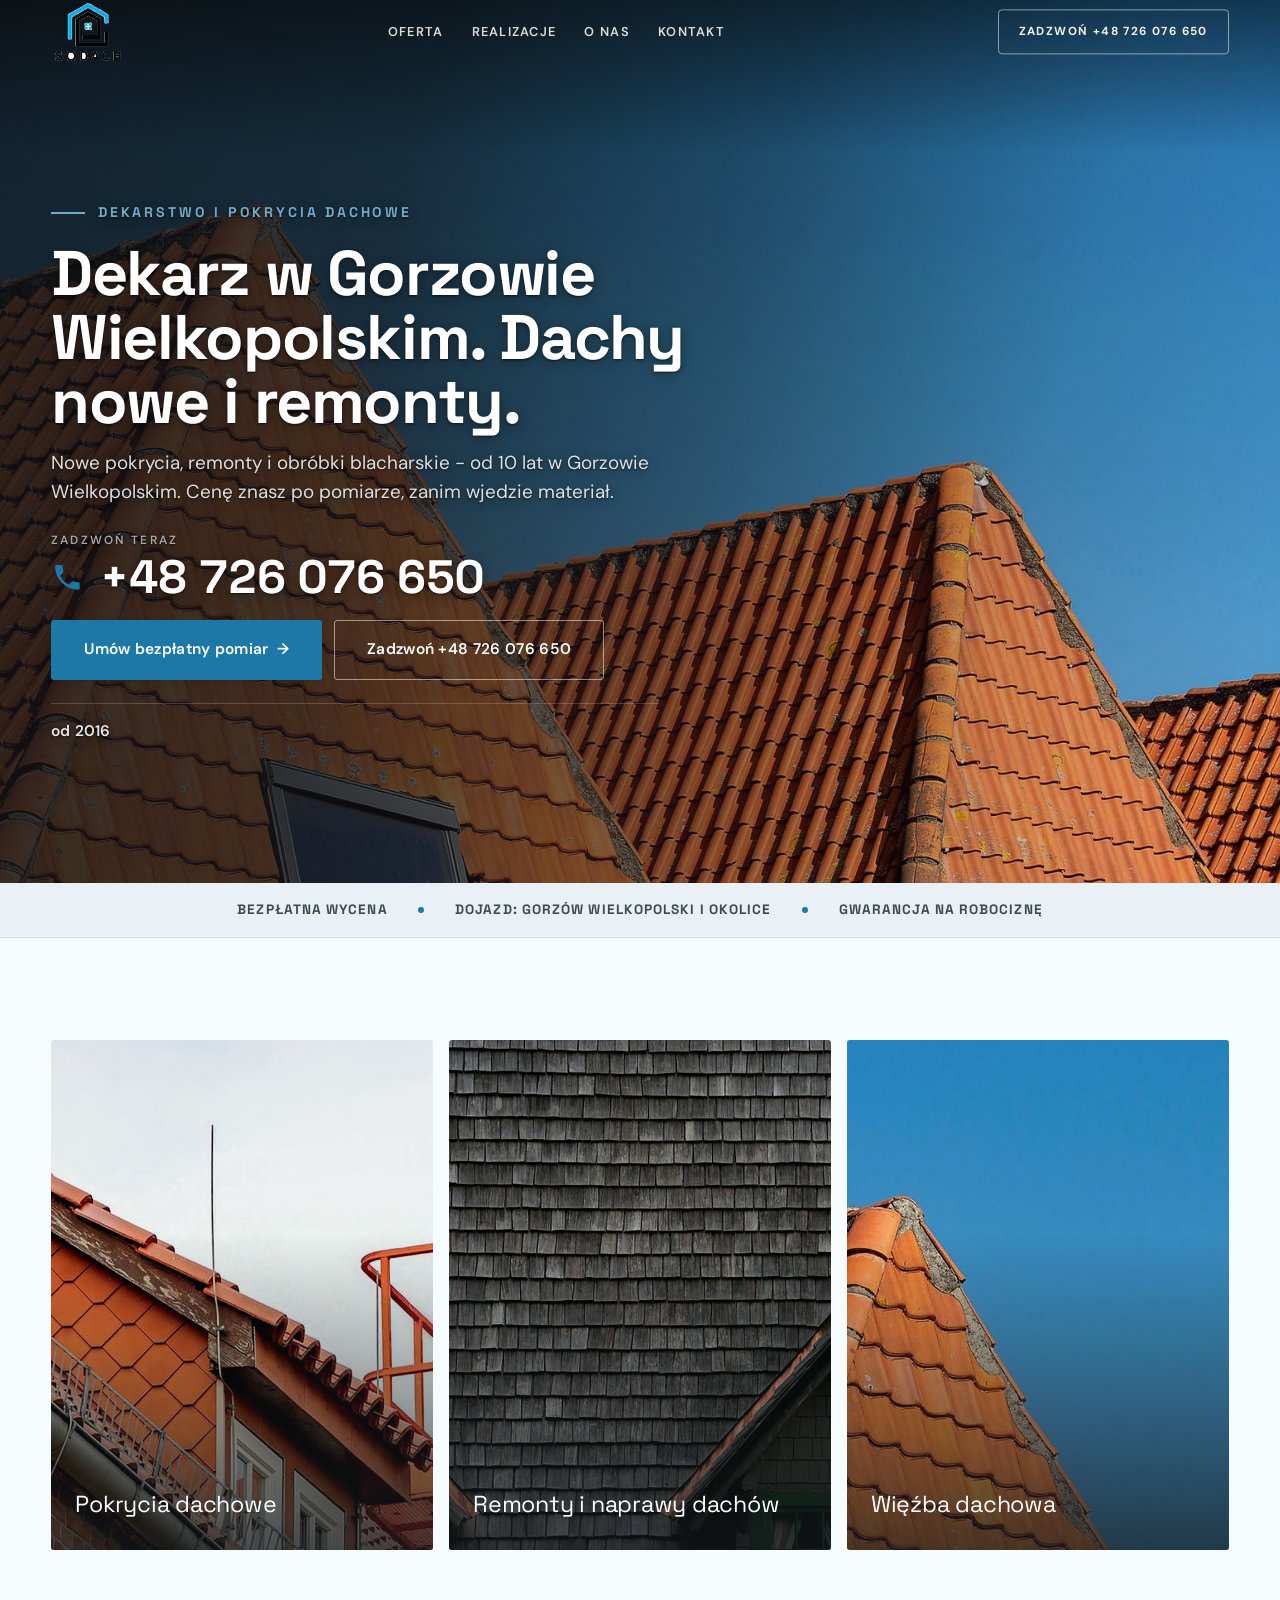
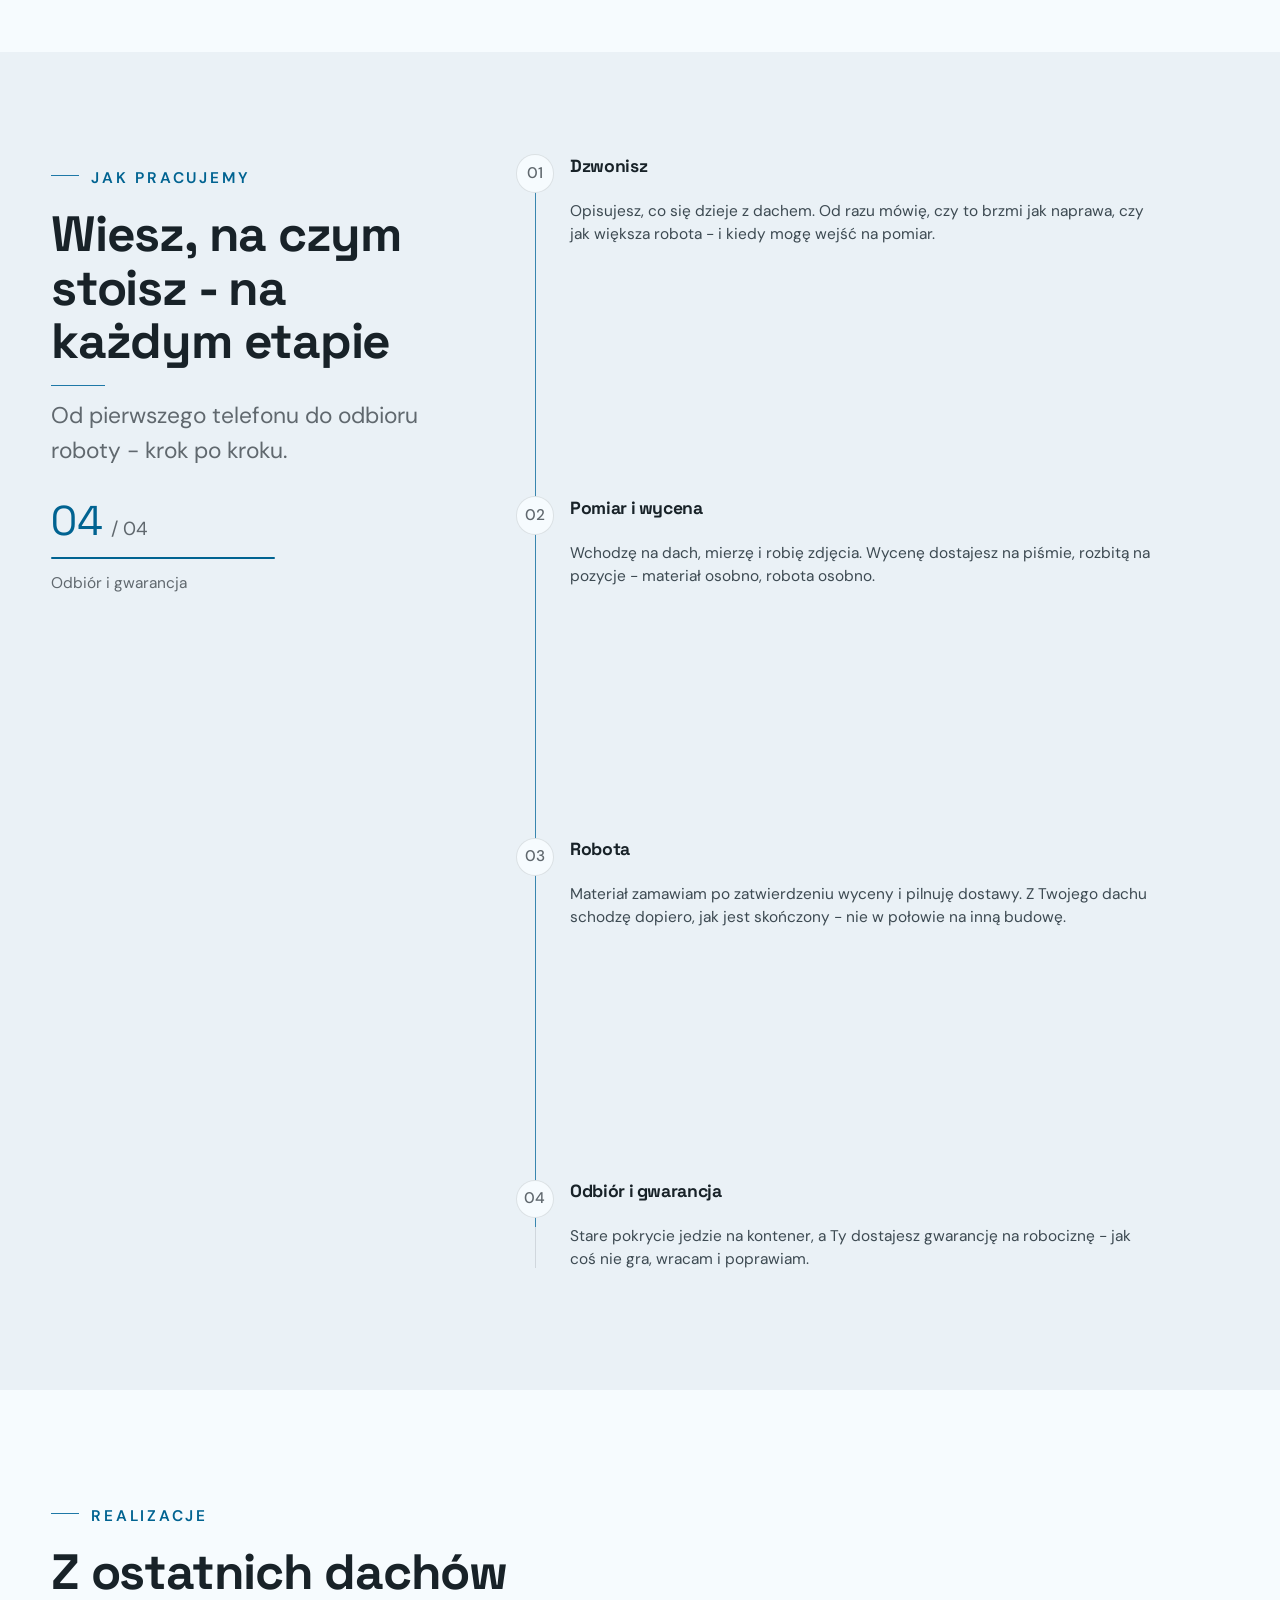
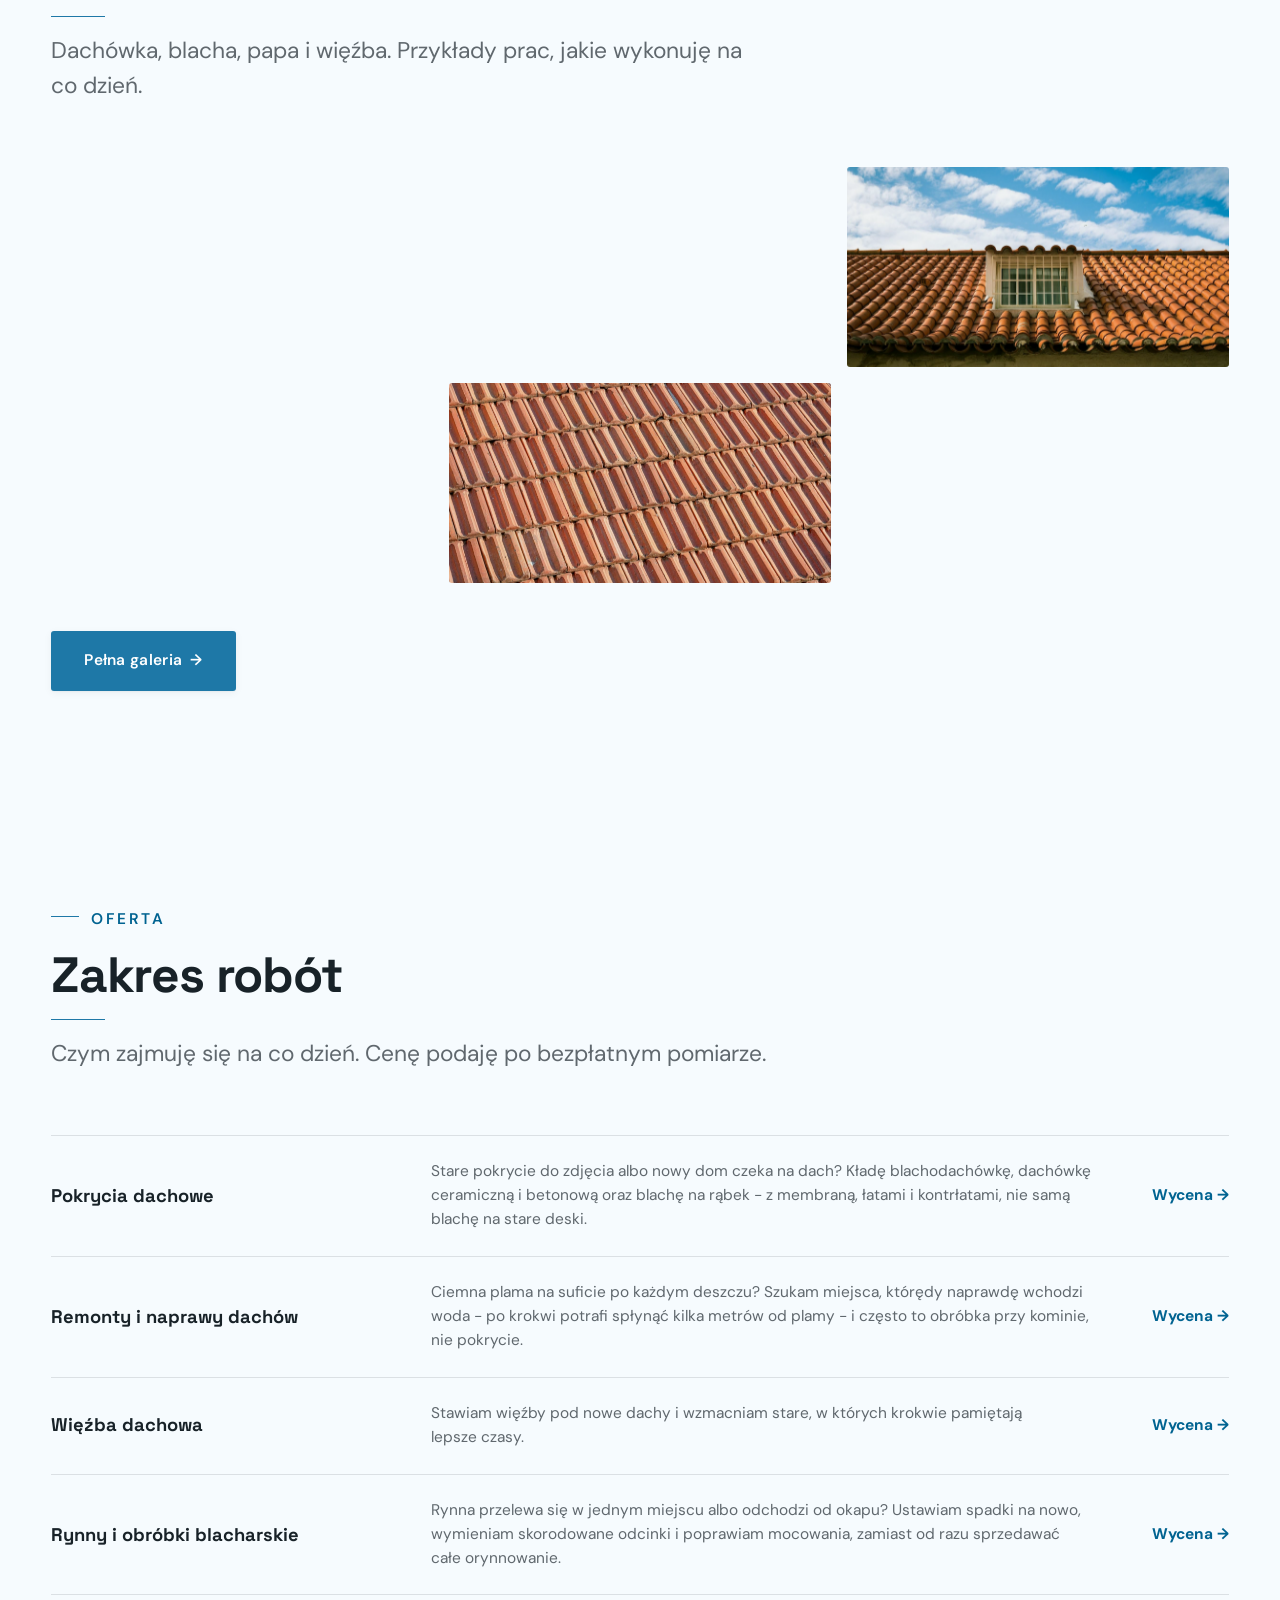
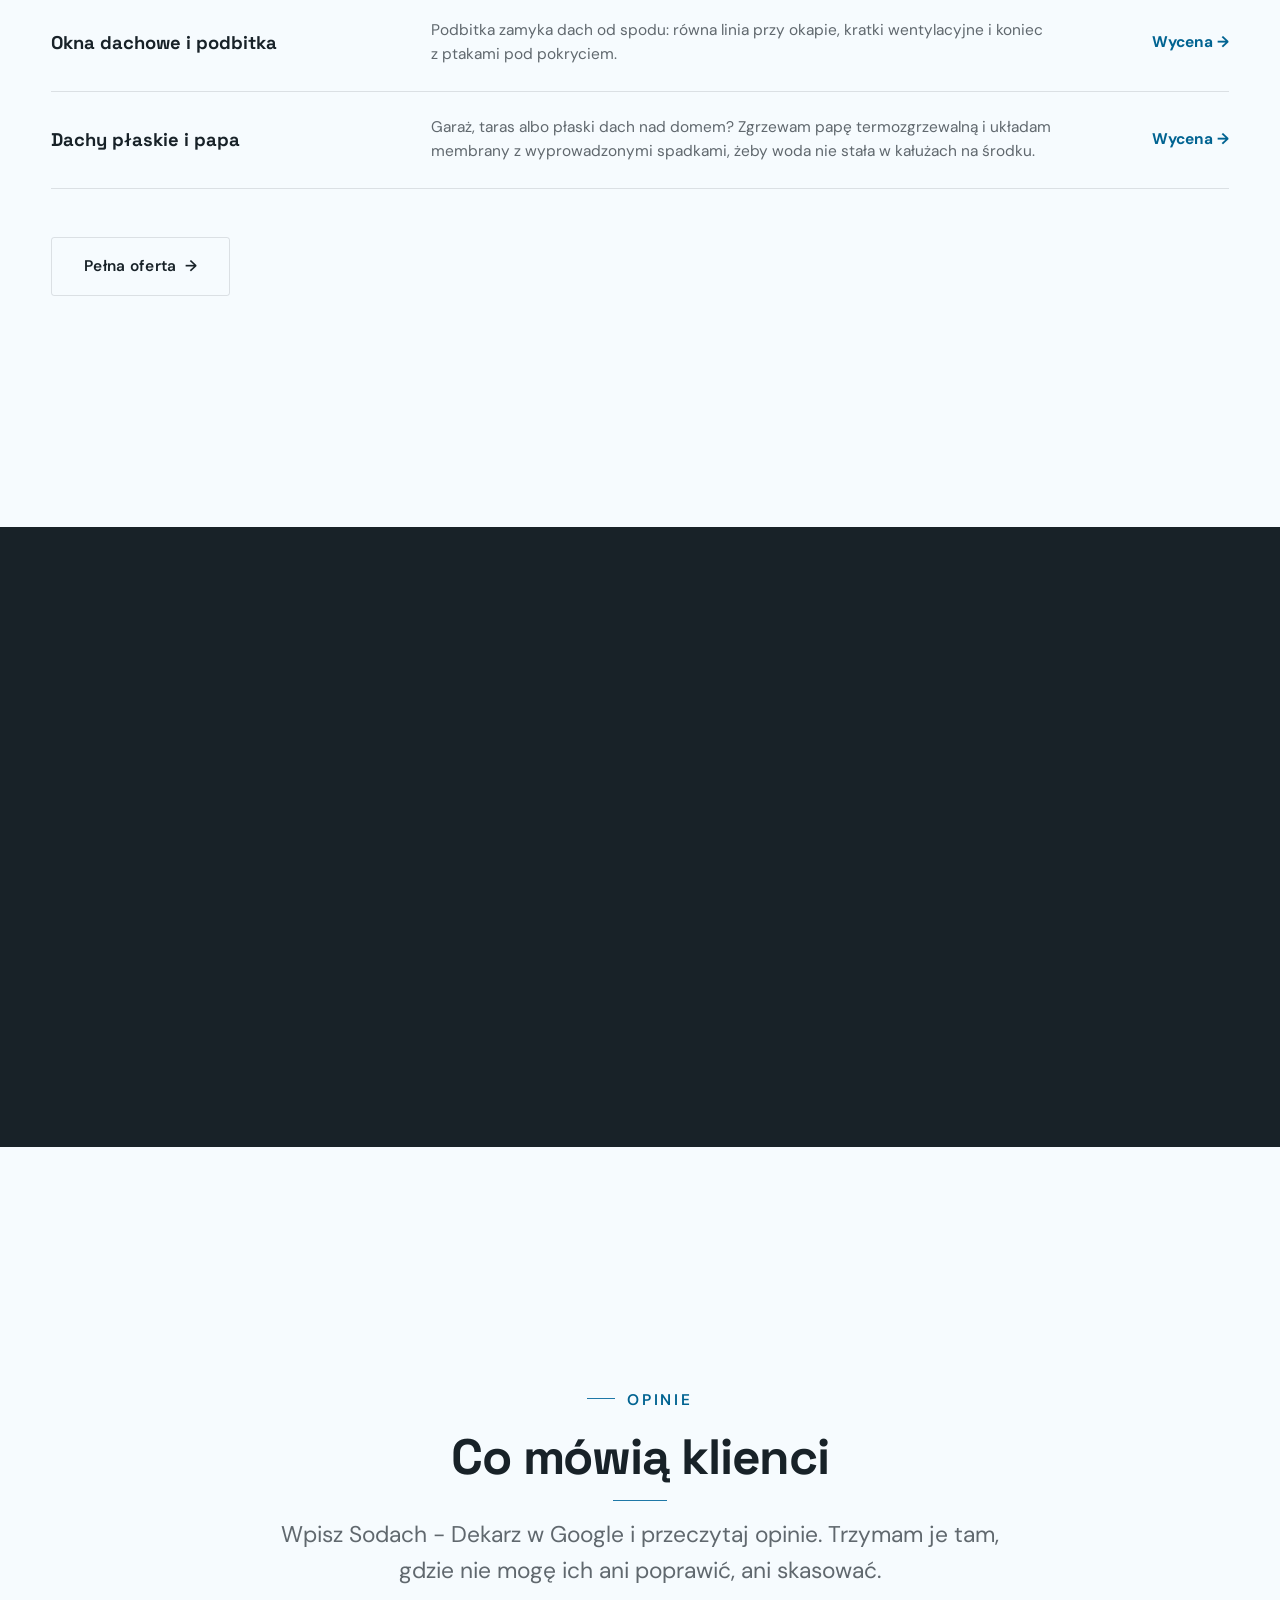
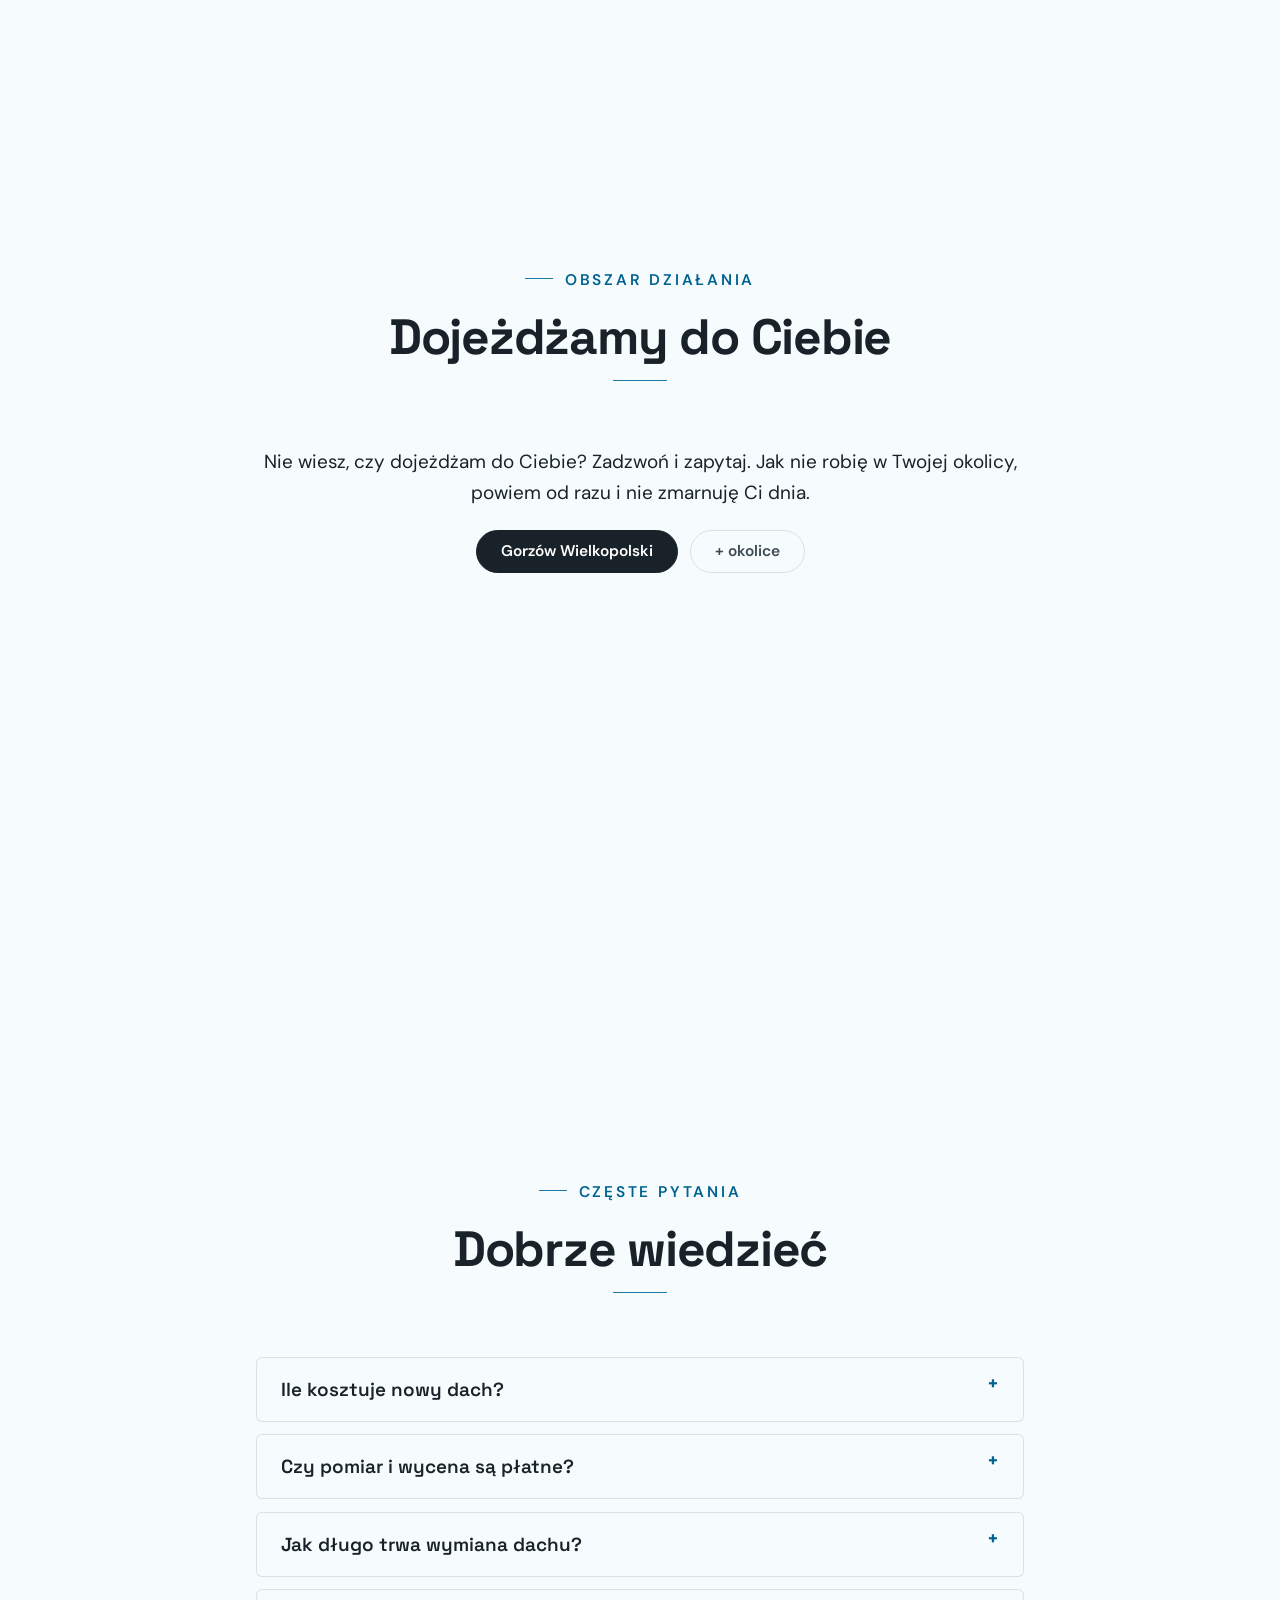
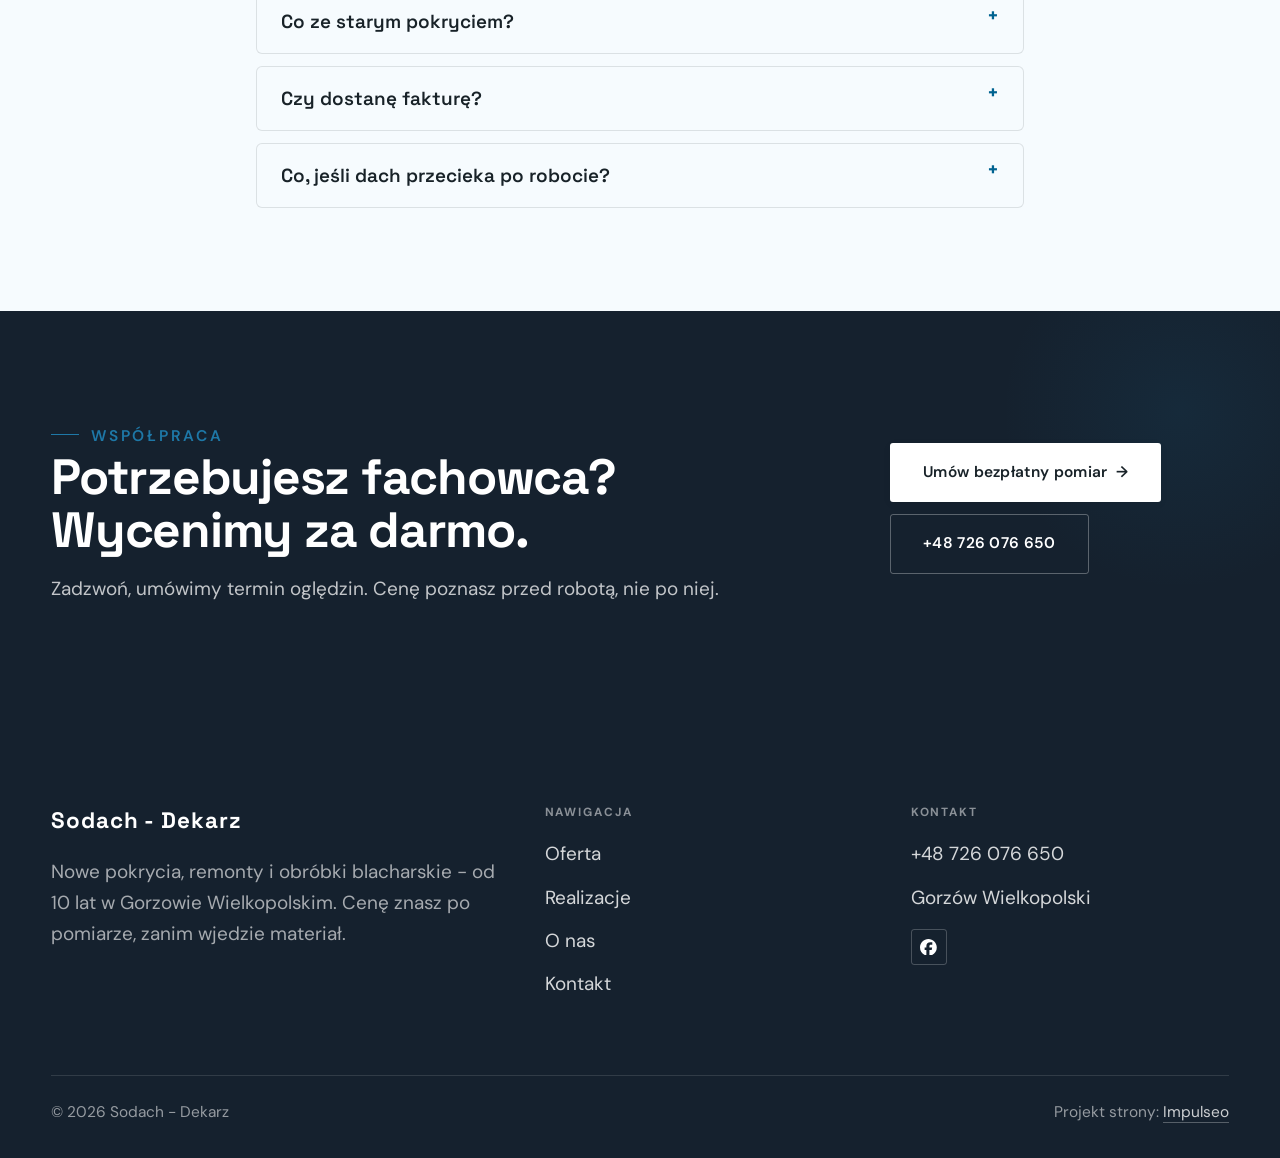
==== commit 266ac21f: "deploy: znacznik wersji ebda840c1b29" ====
--- a/index.html
+++ b/index.html
@@ -22,6 +22,7 @@
 <link rel="preconnect" href="https://fonts.gstatic.com" crossorigin>
 <link href="https://fonts.googleapis.com/css2?family=Space+Grotesk:wght@500;600;700&family=DM+Sans:opsz,wght@9..40,400;9..40,500;9..40,600&display=swap" rel="stylesheet">
 <link rel="stylesheet" href="assets/styles.css?v=eab69dc4">
+<meta name="nb-deploy" content="ebda840c1b29">
 </head>
 <body>
 
